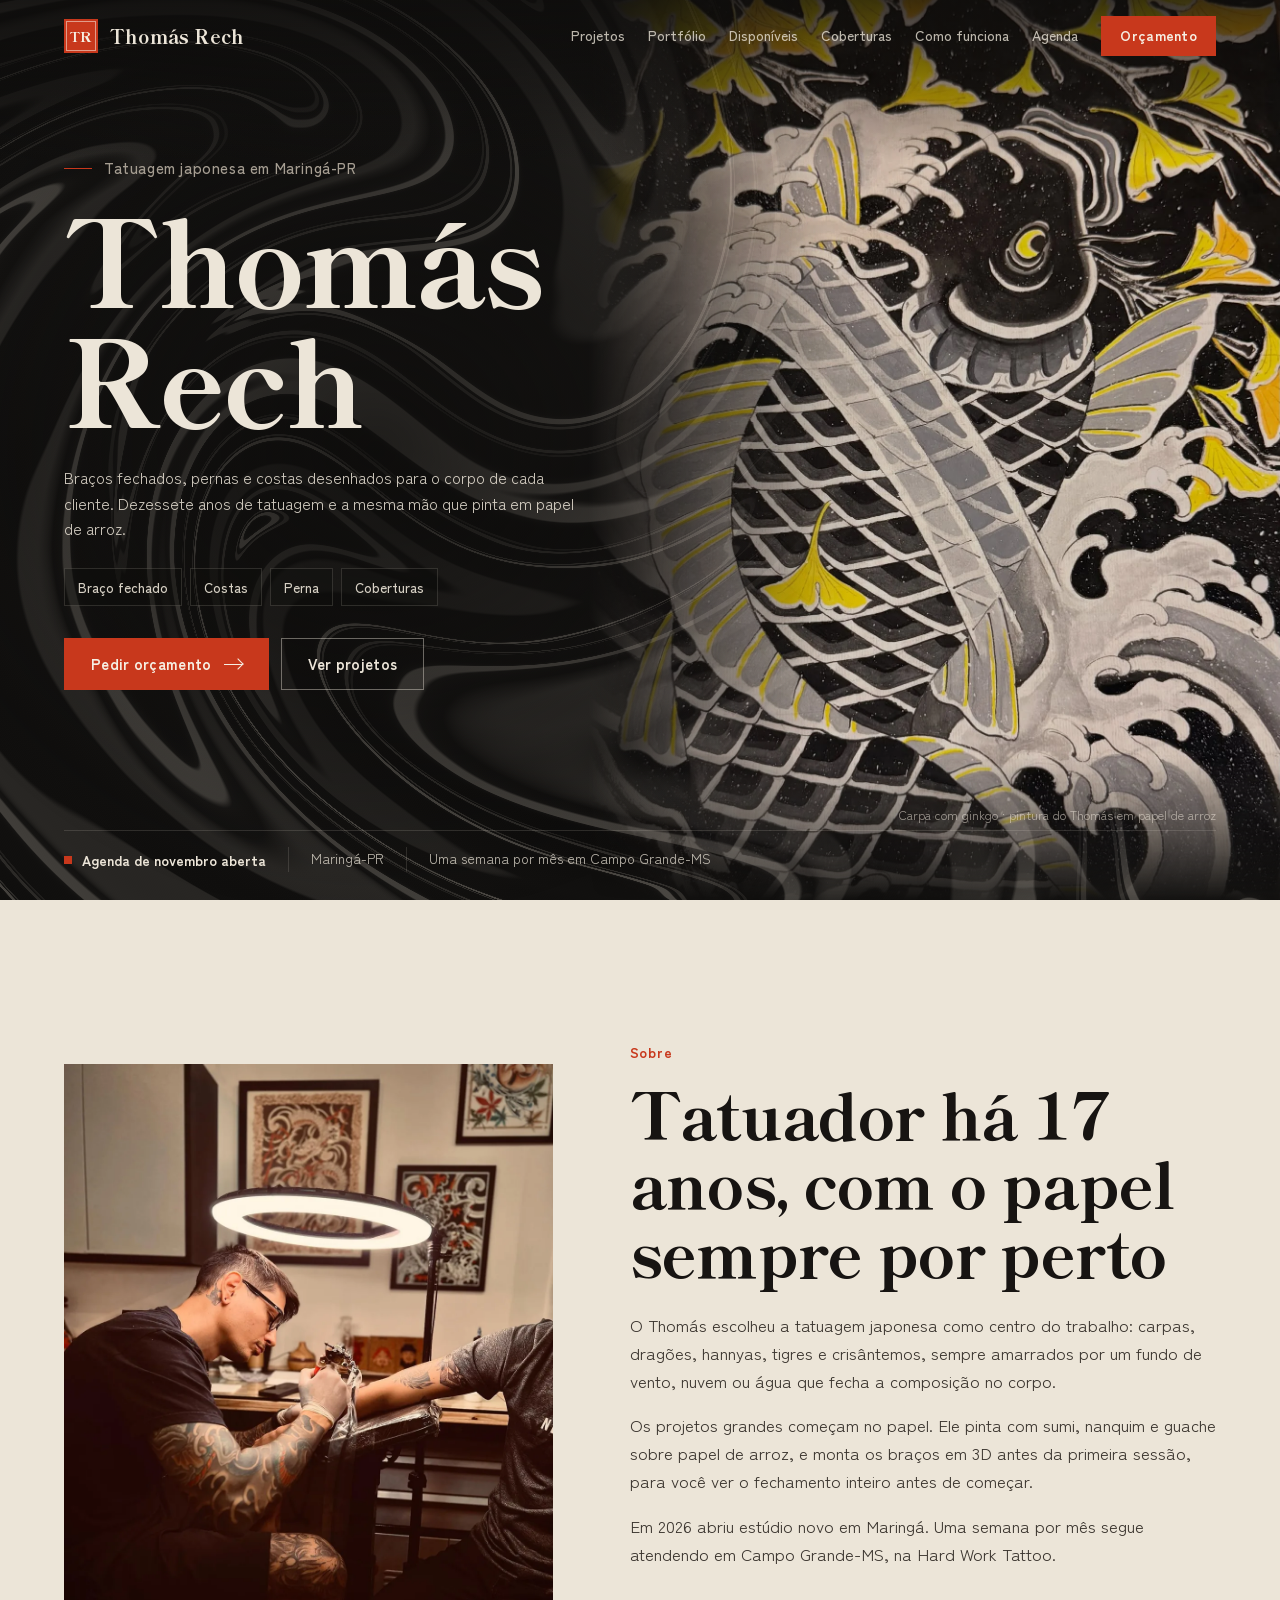
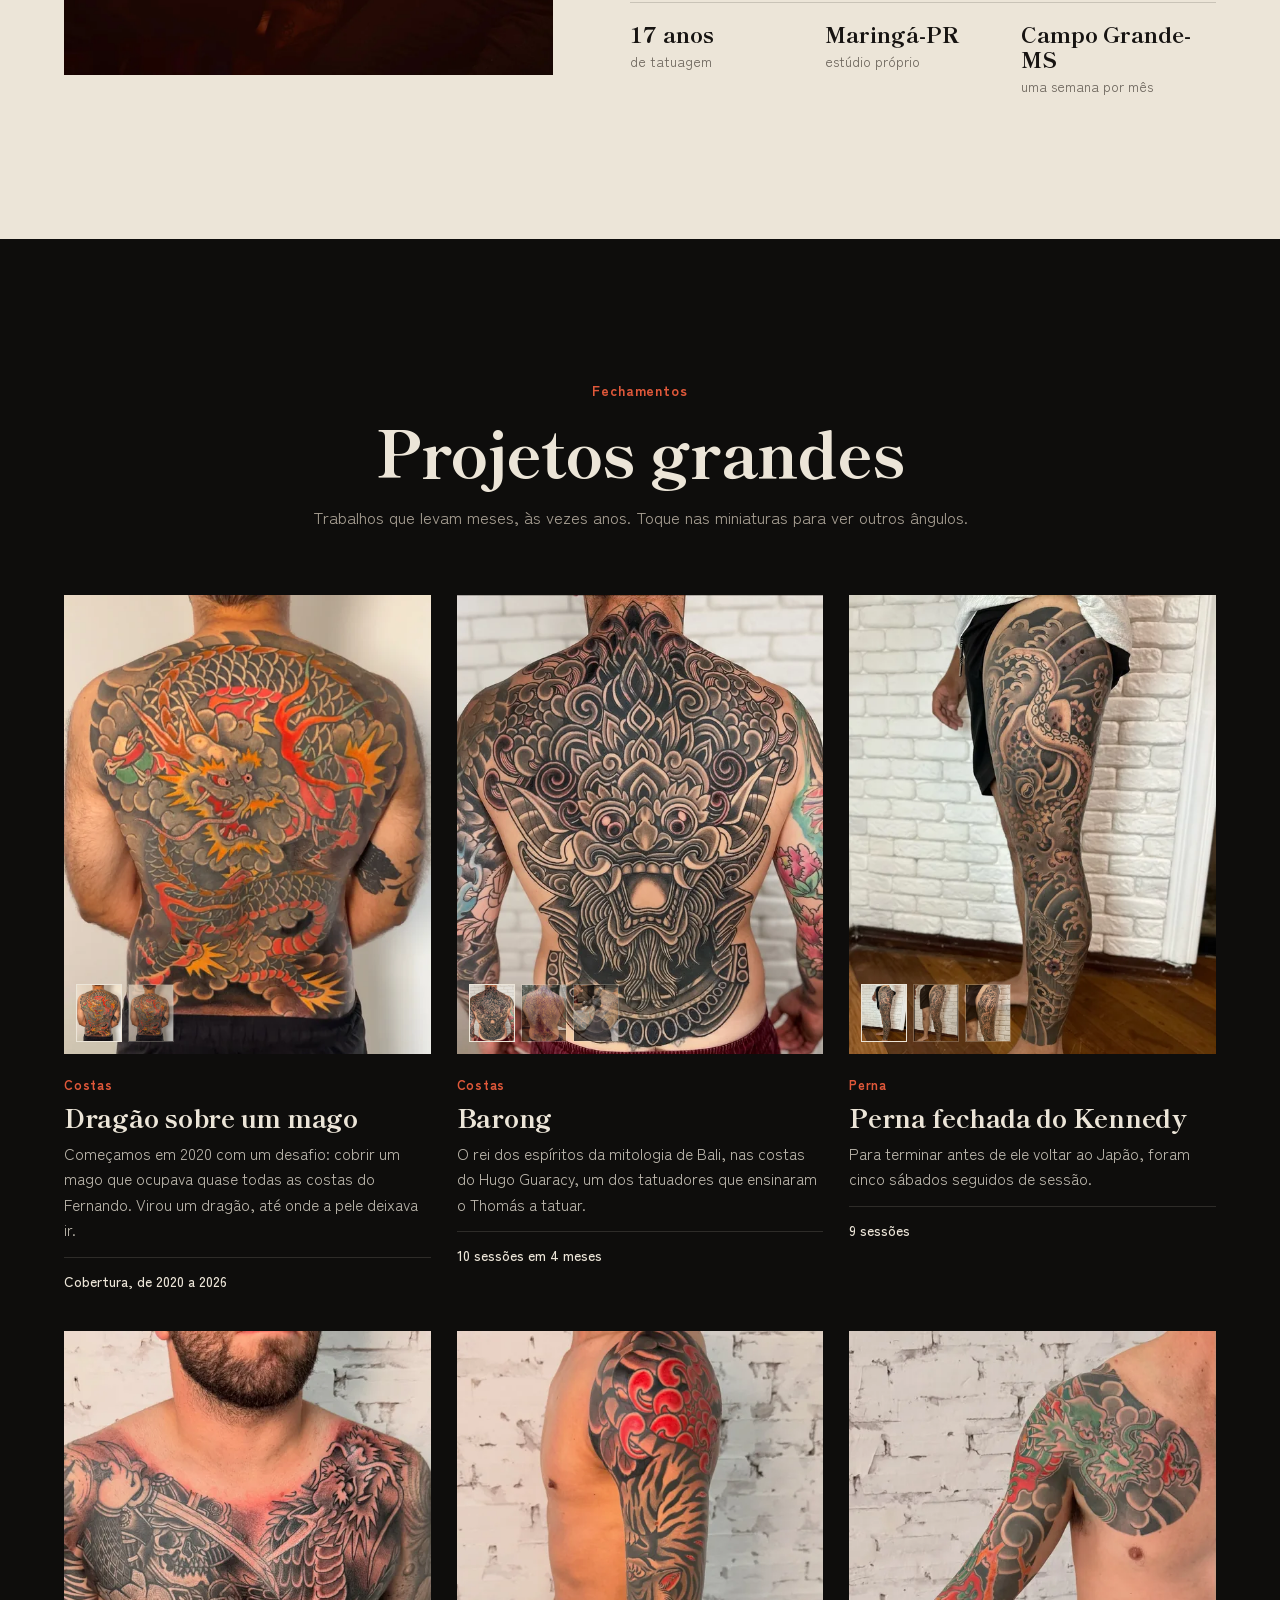
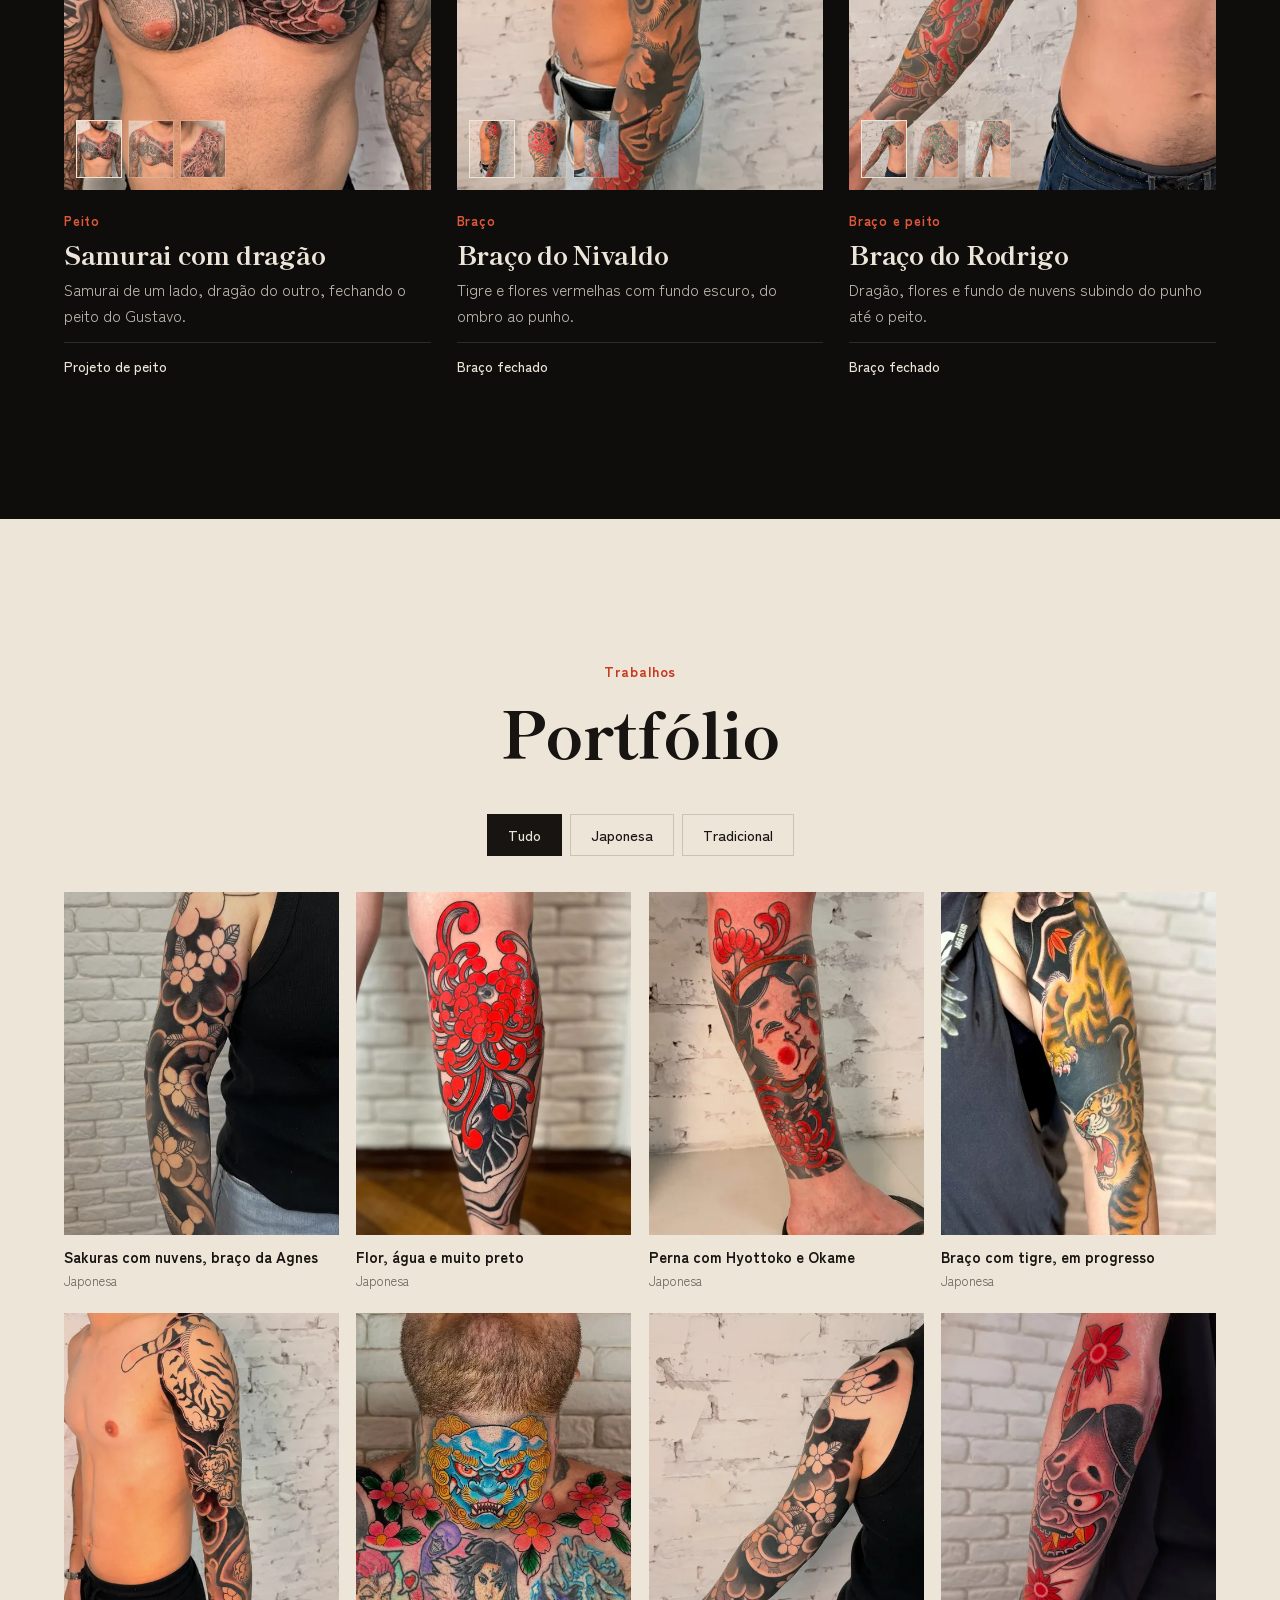
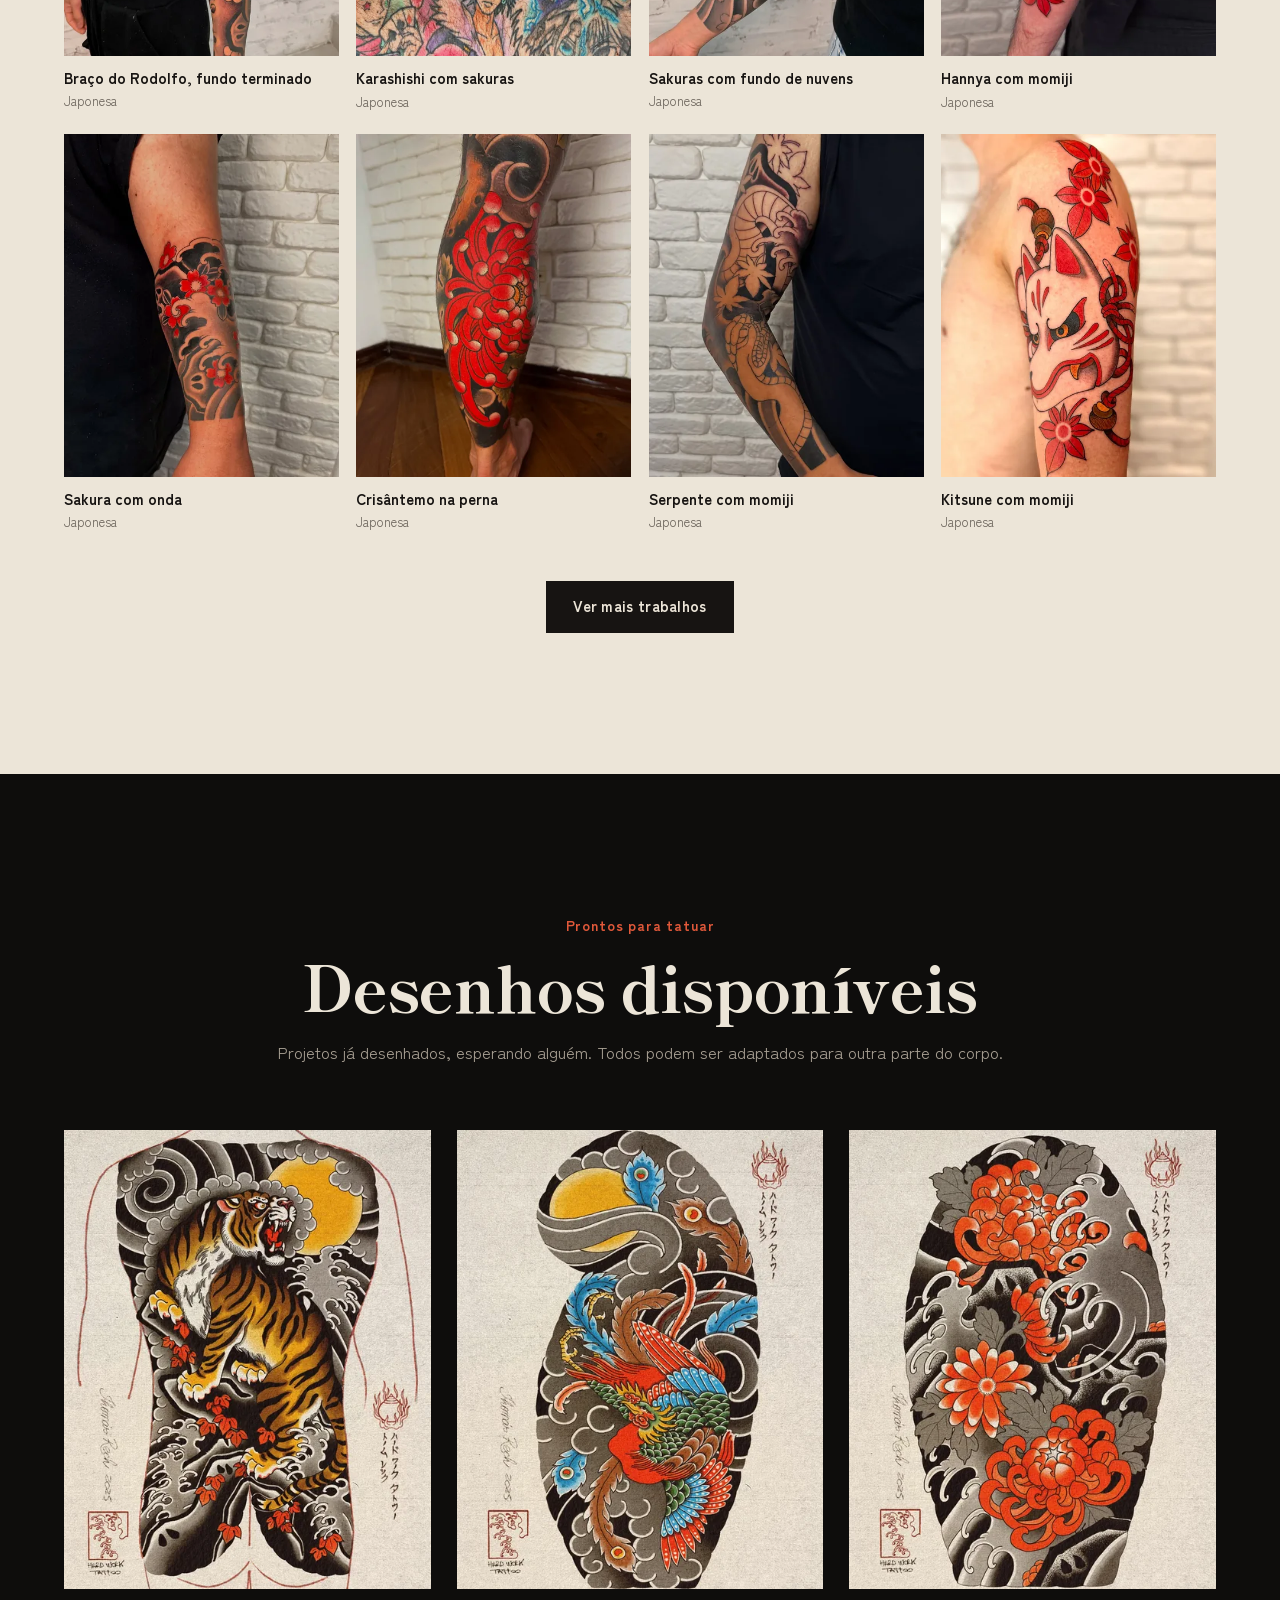
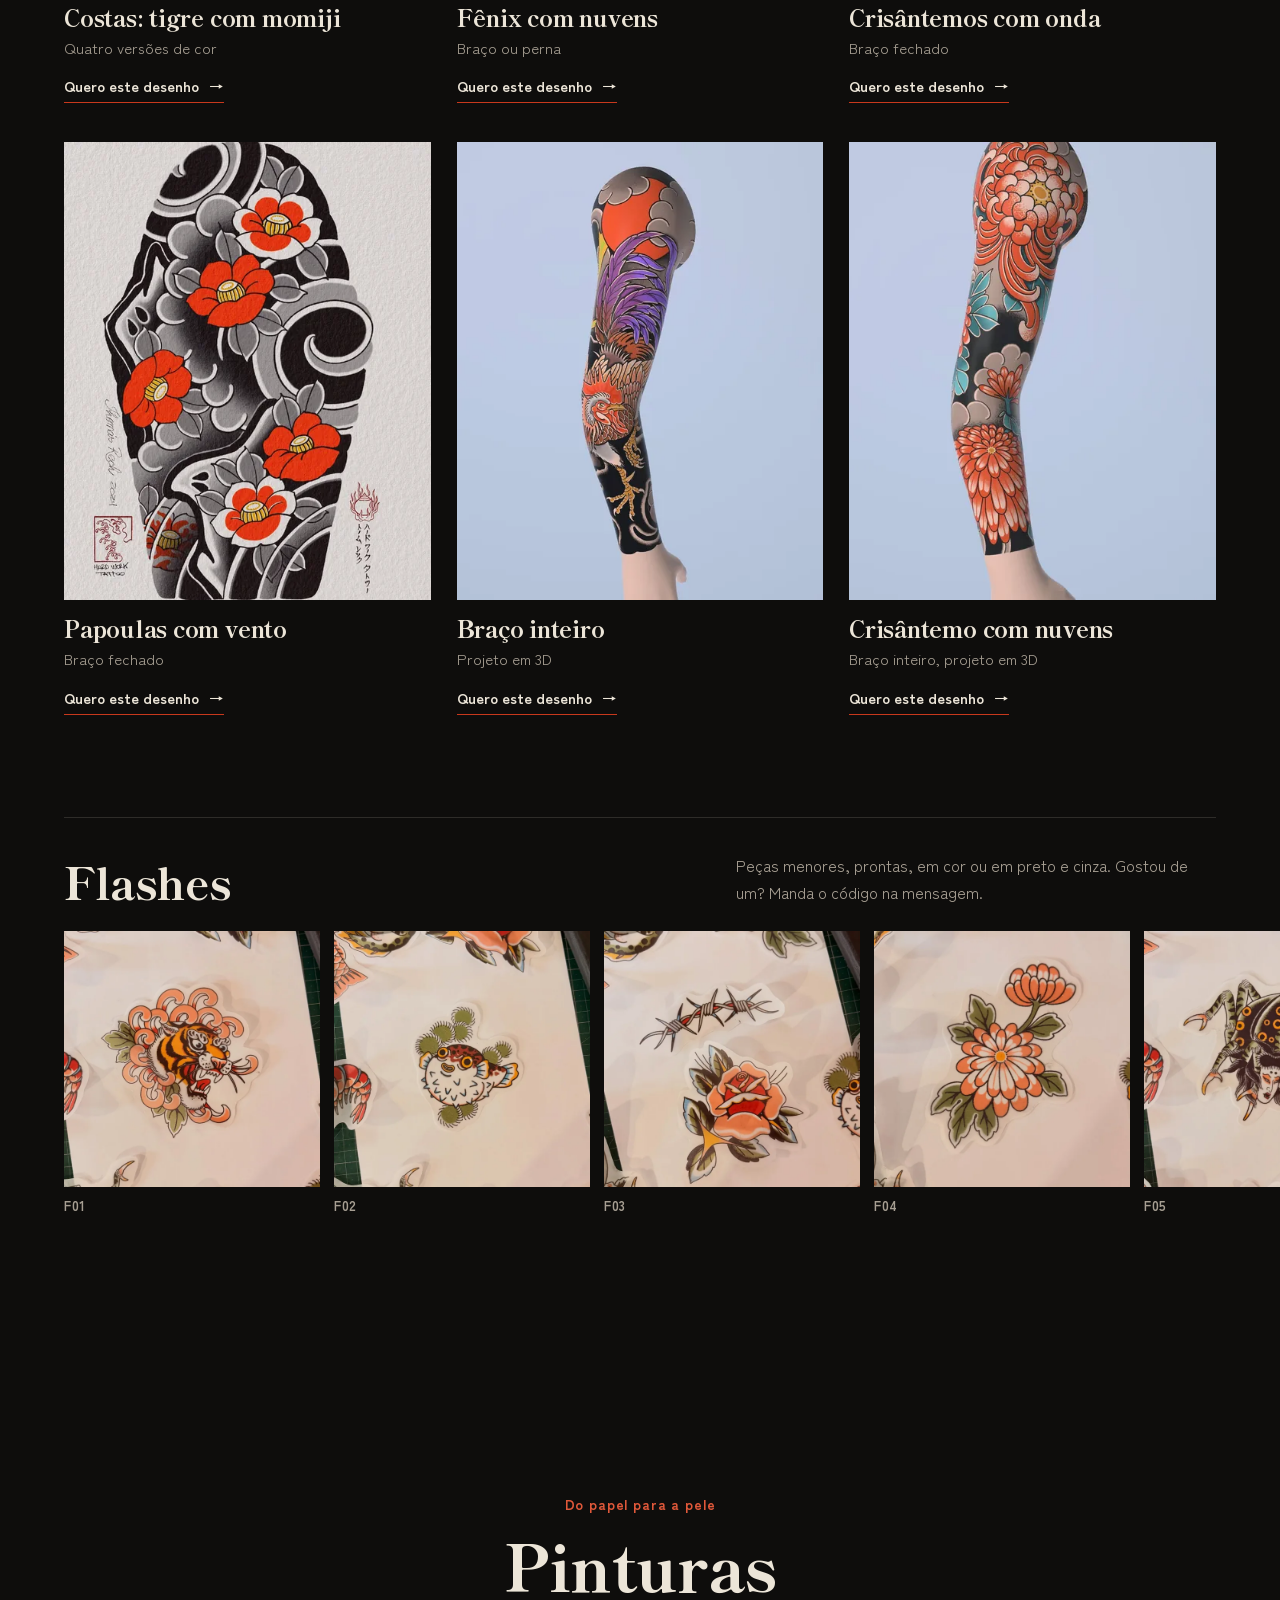
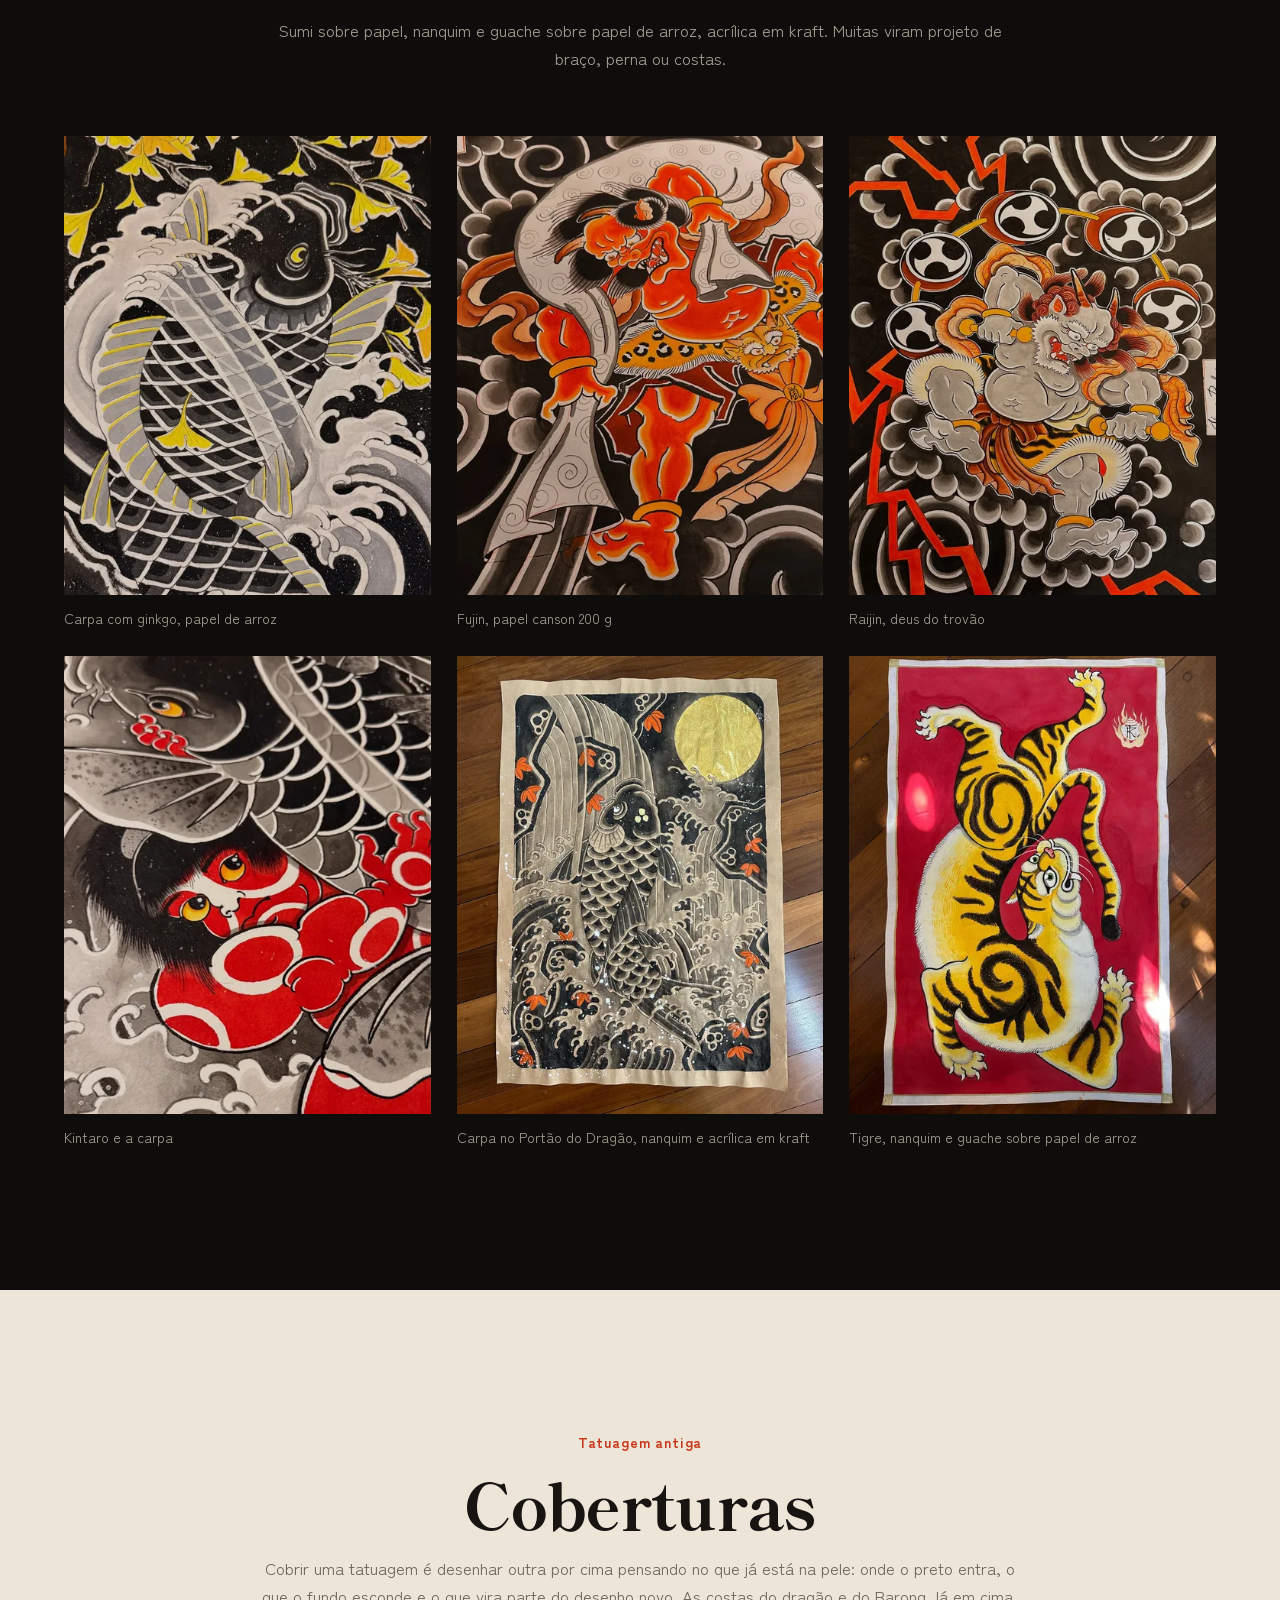
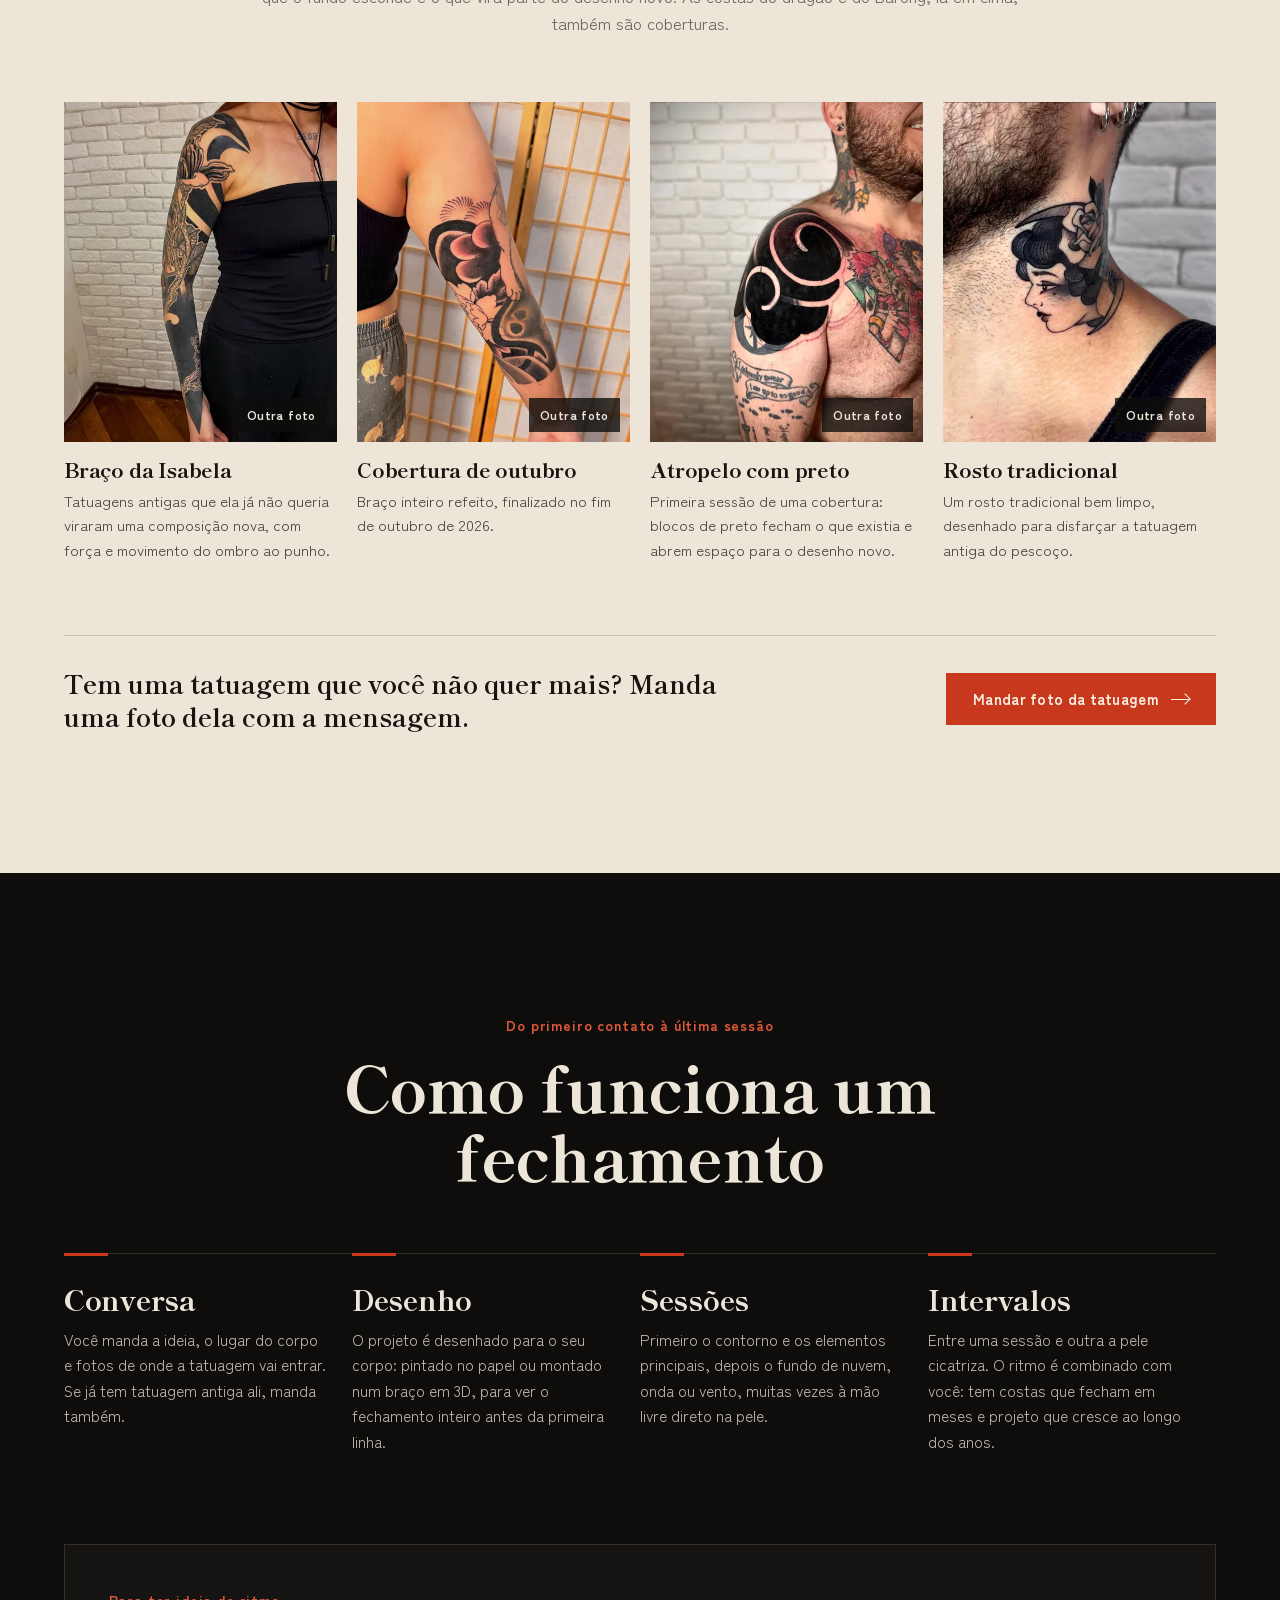
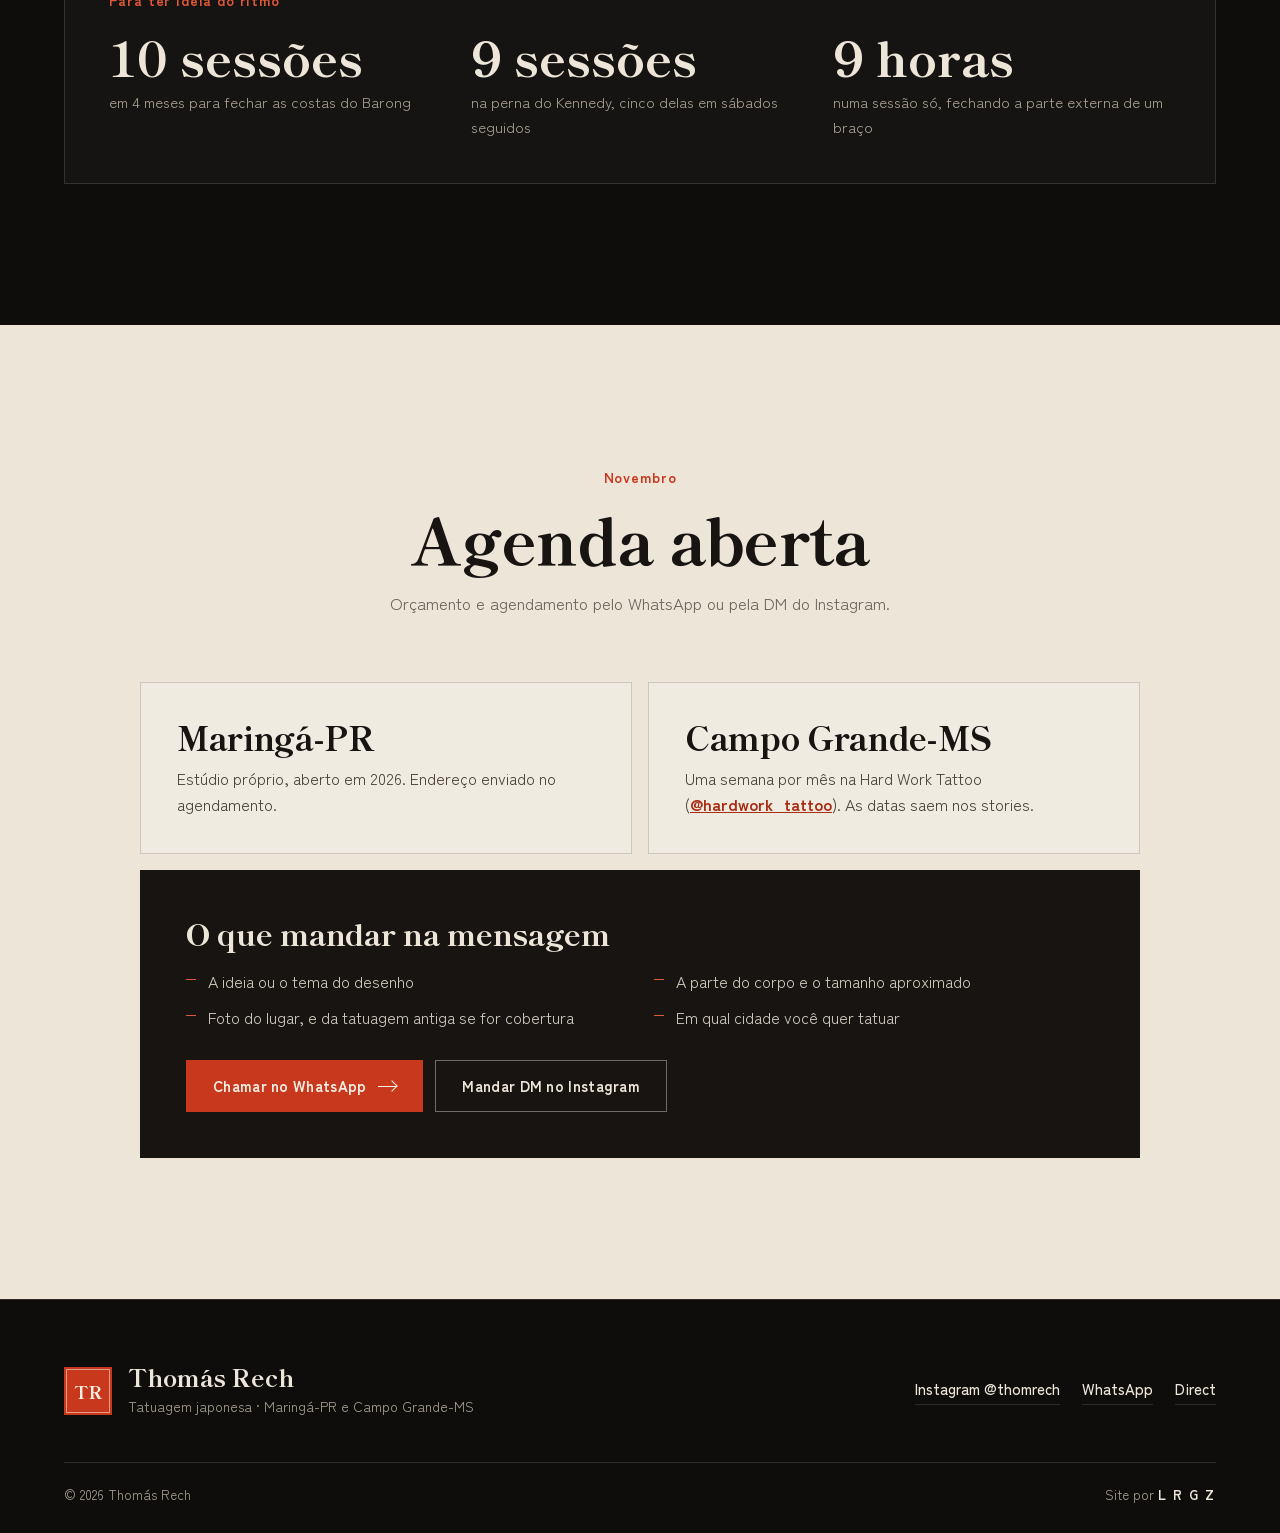
==== index.html @ b27a2c29 "Prévia do site do Thomás Rech: tatuagem japonesa com suminagashi no hero Co-Authored-By: Claude Opus" ====
<!doctype html>
<html lang="pt-BR">
<head>
<meta charset="utf-8">
<meta name="viewport" content="width=device-width, initial-scale=1, viewport-fit=cover">
<title>Thomás Rech · Tatuagem japonesa em Maringá-PR</title>
<meta name="description" content="Thomás Rech, tatuador há 17 anos: braços fechados, pernas, costas e coberturas em tatuagem japonesa. Agenda aberta em Maringá-PR e uma semana por mês em Campo Grande-MS.">
<meta name="robots" content="noindex, nofollow">
<meta name="theme-color" content="#0e0d0c">
<meta property="og:type" content="website">
<meta property="og:title" content="Thomás Rech · Tatuagem japonesa">
<meta property="og:description" content="Braços fechados, pernas, costas e coberturas. Agenda aberta em Maringá-PR.">
<meta property="og:image" content="https://azeugral.github.io/thomas-rech/og.jpg?v=1">
<link rel="icon" href="favicon.svg" type="image/svg+xml">
<link rel="apple-touch-icon" href="apple-touch-icon.png">
<link rel="preconnect" href="https://fonts.googleapis.com">
<link rel="preconnect" href="https://fonts.gstatic.com" crossorigin>
<link href="https://fonts.googleapis.com/css2?family=Shippori+Mincho+B1:wght@500;700;800&family=Zen+Kaku+Gothic+New:wght@400;500;700&display=swap" rel="stylesheet">
<link rel="preload" as="image" href="assets/img/hero-carpa.webp" media="(min-width: 701px)">
<link rel="preload" as="image" href="assets/img/hero-carpa-p.webp" media="(max-width: 700px)">
<link rel="stylesheet" href="assets/css/site.css?v=1">
</head>
<body>

<header class="topo" id="topo">
  <a class="marca" href="#inicio" aria-label="Thomás Rech, início"><span class="selo" aria-hidden="true">TR</span><span class="marca-nome">Thomás Rech</span></a>
  <nav class="nav" id="nav" aria-label="Seções">
    <a href="#projetos">Projetos</a>
    <a href="#portfolio">Portfólio</a>
    <a href="#disponiveis">Disponíveis</a>
    <a href="#coberturas">Coberturas</a>
    <a href="#como">Como funciona</a>
    <a href="#agenda">Agenda</a>
    <a class="btn btn-sm nav-cta" href="https://w.app/thomrech" target="_blank" rel="noopener">Orçamento</a>
  </nav>
  <button class="menu-btn" id="menu-btn" aria-label="Abrir menu" aria-expanded="false" aria-controls="nav"><span></span><span></span></button>
</header>

<main>
<section class="hero" id="inicio">
  <div class="hero-sumi" aria-hidden="true">
    <img class="hero-poster" src="assets/img/sumi-largo.webp" alt="" width="1280" height="720" data-retrato="assets/img/sumi-retrato.webp">
    <canvas id="sumi"></canvas>
  </div>
  <figure class="hero-arte">
    <img src="assets/img/hero-carpa.webp" srcset="assets/img/hero-carpa-p.webp 900w, assets/img/hero-carpa.webp 1440w" sizes="(max-width: 1024px) 100vw, 56vw" alt="Carpa com ginkgo, pintura do Thomás em papel de arroz" width="1440" height="1920" fetchpriority="high">
  </figure>
  <div class="hero-txt">
    <p class="hero-chapeu entrada" style="--d:.15s">Tatuagem japonesa em Maringá-PR</p>
    <h1 class="hero-tit"><span class="linha"><span style="--d:.3s">Thomás</span></span><span class="linha"><span style="--d:.42s">Rech</span></span></h1>
    <p class="hero-sub entrada" style="--d:.7s">Braços fechados, pernas e costas desenhados para o corpo de cada cliente. Dezessete anos de tatuagem e a mesma mão que pinta em papel de arroz.</p>
    <ul class="hero-tags entrada" style="--d:.82s" aria-label="Especialidades"><li>Braço fechado</li><li>Costas</li><li>Perna</li><li>Coberturas</li></ul>
    <div class="hero-btns entrada" style="--d:.94s">
      <a class="btn" href="https://w.app/thomrech" target="_blank" rel="noopener">Pedir orçamento <i aria-hidden="true"></i></a>
      <a class="btn btn-linha" href="#projetos">Ver projetos</a>
    </div>
  </div>
  <div class="hero-info entrada" style="--d:1.1s">
    <p><b>Agenda de novembro aberta</b></p>
    <p>Maringá-PR</p>
    <p>Uma semana por mês em Campo Grande-MS</p>
  </div>
  <p class="hero-leg entrada" style="--d:1.25s">Carpa com ginkgo · pintura do Thomás em papel de arroz</p>
</section>

<section class="sobre secao papel" id="sobre">
  <div class="sobre-grade">
    <figure class="sobre-foto entra"><img src="assets/img/sobre.webp" alt="Thomás Rech tatuando no estúdio, com pinturas japonesas na parede" width="1080" height="1350" loading="lazy" decoding="async"></figure>
    <div class="sobre-txt entra">
      <p class="chapeu">Sobre</p>
      <h2>Tatuador há 17 anos, com o papel sempre por perto</h2>
      <p>O Thomás escolheu a tatuagem japonesa como centro do trabalho: carpas, dragões, hannyas, tigres e crisântemos, sempre amarrados por um fundo de vento, nuvem ou água que fecha a composição no corpo.</p>
      <p>Os projetos grandes começam no papel. Ele pinta com sumi, nanquim e guache sobre papel de arroz, e monta os braços em 3D antes da primeira sessão, para você ver o fechamento inteiro antes de começar.</p>
      <p>Em 2026 abriu estúdio novo em Maringá. Uma semana por mês segue atendendo em Campo Grande-MS, na Hard Work Tattoo.</p>
      <dl class="fatos">
        <div><dt>17 anos</dt><dd>de tatuagem</dd></div>
        <div><dt>Maringá-PR</dt><dd>estúdio próprio</dd></div>
        <div><dt>Campo Grande-MS</dt><dd>uma semana por mês</dd></div>
      </dl>
    </div>
  </div>
</section>

<section class="projetos secao sumi" id="projetos">
  <div class="cab entra">
    <p class="chapeu">Fechamentos</p>
    <h2>Projetos grandes</h2>
    <p class="lead">Trabalhos que levam meses, às vezes anos. Toque nas miniaturas para ver outros ângulos.</p>
  </div>
  <div class="proj-grade">
      <article class="proj entra">
        <div class="proj-quadro"><img src="assets/img/projetos/dragao-1-p.webp" srcset="assets/img/projetos/dragao-1-p.webp 540w, assets/img/projetos/dragao-1.webp 1080w" sizes="(max-width: 700px) 100vw, (max-width: 1100px) 50vw, 33vw" alt="Dragão sobre um mago: Começamos em 2020 com um desafio: cobrir um mago que ocupava quase todas as costas do Fernando. Virou um dragão, até onde a pele deixava ir." width="540" height="675" loading="lazy" decoding="async" draggable="false" class="proj-foto"><div class="proj-minis"><button class="proj-mini ativo" data-g="assets/img/projetos/dragao-1.webp" data-p="assets/img/projetos/dragao-1-p.webp" aria-label="Foto 1 de 2"><img src="assets/img/projetos/dragao-1-p.webp" alt="" width="540" height="675" loading="lazy" decoding="async" draggable="false"></button><button class="proj-mini" data-g="assets/img/projetos/dragao-2.webp" data-p="assets/img/projetos/dragao-2-p.webp" aria-label="Foto 2 de 2"><img src="assets/img/projetos/dragao-2-p.webp" alt="" width="540" height="675" loading="lazy" decoding="async" draggable="false"></button></div></div>
        <p class="proj-tag">Costas</p><h3>Dragão sobre um mago</h3><p>Começamos em 2020 com um desafio: cobrir um mago que ocupava quase todas as costas do Fernando. Virou um dragão, até onde a pele deixava ir.</p><p class="proj-meta">Cobertura, de 2020 a 2026</p>
      </article>
      <article class="proj entra">
        <div class="proj-quadro"><img src="assets/img/projetos/barong-1-p.webp" srcset="assets/img/projetos/barong-1-p.webp 540w, assets/img/projetos/barong-1.webp 1080w" sizes="(max-width: 700px) 100vw, (max-width: 1100px) 50vw, 33vw" alt="Barong: O rei dos espíritos da mitologia de Bali, nas costas do Hugo Guaracy, um dos tatuadores que ensinaram o Thomás a tatuar." width="540" height="675" loading="lazy" decoding="async" draggable="false" class="proj-foto"><div class="proj-minis"><button class="proj-mini ativo" data-g="assets/img/projetos/barong-1.webp" data-p="assets/img/projetos/barong-1-p.webp" aria-label="Foto 1 de 3"><img src="assets/img/projetos/barong-1-p.webp" alt="" width="540" height="675" loading="lazy" decoding="async" draggable="false"></button><button class="proj-mini" data-g="assets/img/projetos/barong-2.webp" data-p="assets/img/projetos/barong-2-p.webp" aria-label="Foto 2 de 3"><img src="assets/img/projetos/barong-2-p.webp" alt="" width="540" height="675" loading="lazy" decoding="async" draggable="false"></button><button class="proj-mini" data-g="assets/img/projetos/barong-3.webp" data-p="assets/img/projetos/barong-3-p.webp" aria-label="Foto 3 de 3"><img src="assets/img/projetos/barong-3-p.webp" alt="" width="540" height="675" loading="lazy" decoding="async" draggable="false"></button></div></div>
        <p class="proj-tag">Costas</p><h3>Barong</h3><p>O rei dos espíritos da mitologia de Bali, nas costas do Hugo Guaracy, um dos tatuadores que ensinaram o Thomás a tatuar.</p><p class="proj-meta">10 sessões em 4 meses</p>
      </article>
      <article class="proj entra">
        <div class="proj-quadro"><img src="assets/img/projetos/perna-1-p.webp" srcset="assets/img/projetos/perna-1-p.webp 540w, assets/img/projetos/perna-1.webp 1080w" sizes="(max-width: 700px) 100vw, (max-width: 1100px) 50vw, 33vw" alt="Perna fechada do Kennedy: Para terminar antes de ele voltar ao Japão, foram cinco sábados seguidos de sessão." width="540" height="675" loading="lazy" decoding="async" draggable="false" class="proj-foto"><div class="proj-minis"><button class="proj-mini ativo" data-g="assets/img/projetos/perna-1.webp" data-p="assets/img/projetos/perna-1-p.webp" aria-label="Foto 1 de 3"><img src="assets/img/projetos/perna-1-p.webp" alt="" width="540" height="675" loading="lazy" decoding="async" draggable="false"></button><button class="proj-mini" data-g="assets/img/projetos/perna-2.webp" data-p="assets/img/projetos/perna-2-p.webp" aria-label="Foto 2 de 3"><img src="assets/img/projetos/perna-2-p.webp" alt="" width="540" height="675" loading="lazy" decoding="async" draggable="false"></button><button class="proj-mini" data-g="assets/img/projetos/perna-3.webp" data-p="assets/img/projetos/perna-3-p.webp" aria-label="Foto 3 de 3"><img src="assets/img/projetos/perna-3-p.webp" alt="" width="540" height="675" loading="lazy" decoding="async" draggable="false"></button></div></div>
        <p class="proj-tag">Perna</p><h3>Perna fechada do Kennedy</h3><p>Para terminar antes de ele voltar ao Japão, foram cinco sábados seguidos de sessão.</p><p class="proj-meta">9 sessões</p>
      </article>
      <article class="proj entra">
        <div class="proj-quadro"><img src="assets/img/projetos/peito-1-p.webp" srcset="assets/img/projetos/peito-1-p.webp 540w, assets/img/projetos/peito-1.webp 1080w" sizes="(max-width: 700px) 100vw, (max-width: 1100px) 50vw, 33vw" alt="Samurai com dragão: Samurai de um lado, dragão do outro, fechando o peito do Gustavo." width="540" height="675" loading="lazy" decoding="async" draggable="false" class="proj-foto"><div class="proj-minis"><button class="proj-mini ativo" data-g="assets/img/projetos/peito-1.webp" data-p="assets/img/projetos/peito-1-p.webp" aria-label="Foto 1 de 3"><img src="assets/img/projetos/peito-1-p.webp" alt="" width="540" height="675" loading="lazy" decoding="async" draggable="false"></button><button class="proj-mini" data-g="assets/img/projetos/peito-2.webp" data-p="assets/img/projetos/peito-2-p.webp" aria-label="Foto 2 de 3"><img src="assets/img/projetos/peito-2-p.webp" alt="" width="540" height="675" loading="lazy" decoding="async" draggable="false"></button><button class="proj-mini" data-g="assets/img/projetos/peito-3.webp" data-p="assets/img/projetos/peito-3-p.webp" aria-label="Foto 3 de 3"><img src="assets/img/projetos/peito-3-p.webp" alt="" width="540" height="675" loading="lazy" decoding="async" draggable="false"></button></div></div>
        <p class="proj-tag">Peito</p><h3>Samurai com dragão</h3><p>Samurai de um lado, dragão do outro, fechando o peito do Gustavo.</p><p class="proj-meta">Projeto de peito</p>
      </article>
      <article class="proj entra">
        <div class="proj-quadro"><img src="assets/img/projetos/nivaldo-1-p.webp" srcset="assets/img/projetos/nivaldo-1-p.webp 540w, assets/img/projetos/nivaldo-1.webp 1080w" sizes="(max-width: 700px) 100vw, (max-width: 1100px) 50vw, 33vw" alt="Braço do Nivaldo: Tigre e flores vermelhas com fundo escuro, do ombro ao punho." width="540" height="675" loading="lazy" decoding="async" draggable="false" class="proj-foto"><div class="proj-minis"><button class="proj-mini ativo" data-g="assets/img/projetos/nivaldo-1.webp" data-p="assets/img/projetos/nivaldo-1-p.webp" aria-label="Foto 1 de 3"><img src="assets/img/projetos/nivaldo-1-p.webp" alt="" width="540" height="675" loading="lazy" decoding="async" draggable="false"></button><button class="proj-mini" data-g="assets/img/projetos/nivaldo-2.webp" data-p="assets/img/projetos/nivaldo-2-p.webp" aria-label="Foto 2 de 3"><img src="assets/img/projetos/nivaldo-2-p.webp" alt="" width="540" height="675" loading="lazy" decoding="async" draggable="false"></button><button class="proj-mini" data-g="assets/img/projetos/nivaldo-3.webp" data-p="assets/img/projetos/nivaldo-3-p.webp" aria-label="Foto 3 de 3"><img src="assets/img/projetos/nivaldo-3-p.webp" alt="" width="540" height="675" loading="lazy" decoding="async" draggable="false"></button></div></div>
        <p class="proj-tag">Braço</p><h3>Braço do Nivaldo</h3><p>Tigre e flores vermelhas com fundo escuro, do ombro ao punho.</p><p class="proj-meta">Braço fechado</p>
      </article>
      <article class="proj entra">
        <div class="proj-quadro"><img src="assets/img/projetos/rodrigo-1-p.webp" srcset="assets/img/projetos/rodrigo-1-p.webp 540w, assets/img/projetos/rodrigo-1.webp 1080w" sizes="(max-width: 700px) 100vw, (max-width: 1100px) 50vw, 33vw" alt="Braço do Rodrigo: Dragão, flores e fundo de nuvens subindo do punho até o peito." width="540" height="675" loading="lazy" decoding="async" draggable="false" class="proj-foto"><div class="proj-minis"><button class="proj-mini ativo" data-g="assets/img/projetos/rodrigo-1.webp" data-p="assets/img/projetos/rodrigo-1-p.webp" aria-label="Foto 1 de 3"><img src="assets/img/projetos/rodrigo-1-p.webp" alt="" width="540" height="675" loading="lazy" decoding="async" draggable="false"></button><button class="proj-mini" data-g="assets/img/projetos/rodrigo-2.webp" data-p="assets/img/projetos/rodrigo-2-p.webp" aria-label="Foto 2 de 3"><img src="assets/img/projetos/rodrigo-2-p.webp" alt="" width="540" height="675" loading="lazy" decoding="async" draggable="false"></button><button class="proj-mini" data-g="assets/img/projetos/rodrigo-3.webp" data-p="assets/img/projetos/rodrigo-3-p.webp" aria-label="Foto 3 de 3"><img src="assets/img/projetos/rodrigo-3-p.webp" alt="" width="540" height="675" loading="lazy" decoding="async" draggable="false"></button></div></div>
        <p class="proj-tag">Braço e peito</p><h3>Braço do Rodrigo</h3><p>Dragão, flores e fundo de nuvens subindo do punho até o peito.</p><p class="proj-meta">Braço fechado</p>
      </article>
  </div>
</section>

<section class="portfolio secao papel" id="portfolio">
  <div class="cab entra">
    <p class="chapeu">Trabalhos</p>
    <h2>Portfólio</h2>
  </div>
  <div class="filtros entra" role="group" aria-label="Filtrar portfólio">
    <button class="filtro ativo" data-f="tudo" aria-pressed="true">Tudo</button>
    <button class="filtro" data-f="japonesa" aria-pressed="false">Japonesa</button>
    <button class="filtro" data-f="tradicional" aria-pressed="false">Tradicional</button>
  </div>
  <ul class="obras" id="obras">
      <li class="obra" data-cat="japonesa"><button class="obra-btn" data-g="assets/img/obras/01.webp" aria-label="Ampliar: Sakuras com nuvens, braço da Agnes">
        <img src="assets/img/obras/01-p.webp" srcset="assets/img/obras/01-p.webp 480w, assets/img/obras/01.webp 960w" sizes="(max-width: 700px) 50vw, (max-width: 1100px) 33vw, 25vw" alt="Sakuras com nuvens, braço da Agnes" width="480" height="600" loading="lazy" decoding="async" draggable="false">
        <span class="obra-leg"><b>Sakuras com nuvens, braço da Agnes</b><small>Japonesa</small></span></button></li>
      <li class="obra" data-cat="japonesa"><button class="obra-btn" data-g="assets/img/obras/02.webp" aria-label="Ampliar: Flor, água e muito preto">
        <img src="assets/img/obras/02-p.webp" srcset="assets/img/obras/02-p.webp 480w, assets/img/obras/02.webp 960w" sizes="(max-width: 700px) 50vw, (max-width: 1100px) 33vw, 25vw" alt="Flor, água e muito preto" width="480" height="600" loading="lazy" decoding="async" draggable="false">
        <span class="obra-leg"><b>Flor, água e muito preto</b><small>Japonesa</small></span></button></li>
      <li class="obra" data-cat="japonesa"><button class="obra-btn" data-g="assets/img/obras/03.webp" aria-label="Ampliar: Perna com Hyottoko e Okame">
        <img src="assets/img/obras/03-p.webp" srcset="assets/img/obras/03-p.webp 480w, assets/img/obras/03.webp 960w" sizes="(max-width: 700px) 50vw, (max-width: 1100px) 33vw, 25vw" alt="Perna com Hyottoko e Okame" width="480" height="600" loading="lazy" decoding="async" draggable="false">
        <span class="obra-leg"><b>Perna com Hyottoko e Okame</b><small>Japonesa</small></span></button></li>
      <li class="obra" data-cat="japonesa"><button class="obra-btn" data-g="assets/img/obras/04.webp" aria-label="Ampliar: Braço com tigre, em progresso">
        <img src="assets/img/obras/04-p.webp" srcset="assets/img/obras/04-p.webp 480w, assets/img/obras/04.webp 960w" sizes="(max-width: 700px) 50vw, (max-width: 1100px) 33vw, 25vw" alt="Braço com tigre, em progresso" width="480" height="600" loading="lazy" decoding="async" draggable="false">
        <span class="obra-leg"><b>Braço com tigre, em progresso</b><small>Japonesa</small></span></button></li>
      <li class="obra" data-cat="japonesa"><button class="obra-btn" data-g="assets/img/obras/05.webp" aria-label="Ampliar: Braço do Rodolfo, fundo terminado">
        <img src="assets/img/obras/05-p.webp" srcset="assets/img/obras/05-p.webp 480w, assets/img/obras/05.webp 960w" sizes="(max-width: 700px) 50vw, (max-width: 1100px) 33vw, 25vw" alt="Braço do Rodolfo, fundo terminado" width="480" height="600" loading="lazy" decoding="async" draggable="false">
        <span class="obra-leg"><b>Braço do Rodolfo, fundo terminado</b><small>Japonesa</small></span></button></li>
      <li class="obra" data-cat="japonesa"><button class="obra-btn" data-g="assets/img/obras/06.webp" aria-label="Ampliar: Karashishi com sakuras">
        <img src="assets/img/obras/06-p.webp" srcset="assets/img/obras/06-p.webp 480w, assets/img/obras/06.webp 960w" sizes="(max-width: 700px) 50vw, (max-width: 1100px) 33vw, 25vw" alt="Karashishi com sakuras" width="480" height="600" loading="lazy" decoding="async" draggable="false">
        <span class="obra-leg"><b>Karashishi com sakuras</b><small>Japonesa</small></span></button></li>
      <li class="obra" data-cat="japonesa"><button class="obra-btn" data-g="assets/img/obras/07.webp" aria-label="Ampliar: Sakuras com fundo de nuvens">
        <img src="assets/img/obras/07-p.webp" srcset="assets/img/obras/07-p.webp 480w, assets/img/obras/07.webp 960w" sizes="(max-width: 700px) 50vw, (max-width: 1100px) 33vw, 25vw" alt="Sakuras com fundo de nuvens" width="480" height="600" loading="lazy" decoding="async" draggable="false">
        <span class="obra-leg"><b>Sakuras com fundo de nuvens</b><small>Japonesa</small></span></button></li>
      <li class="obra" data-cat="japonesa"><button class="obra-btn" data-g="assets/img/obras/08.webp" aria-label="Ampliar: Hannya com momiji">
        <img src="assets/img/obras/08-p.webp" srcset="assets/img/obras/08-p.webp 480w, assets/img/obras/08.webp 960w" sizes="(max-width: 700px) 50vw, (max-width: 1100px) 33vw, 25vw" alt="Hannya com momiji" width="480" height="600" loading="lazy" decoding="async" draggable="false">
        <span class="obra-leg"><b>Hannya com momiji</b><small>Japonesa</small></span></button></li>
      <li class="obra" data-cat="japonesa"><button class="obra-btn" data-g="assets/img/obras/09.webp" aria-label="Ampliar: Sakura com onda">
        <img src="assets/img/obras/09-p.webp" srcset="assets/img/obras/09-p.webp 480w, assets/img/obras/09.webp 960w" sizes="(max-width: 700px) 50vw, (max-width: 1100px) 33vw, 25vw" alt="Sakura com onda" width="480" height="600" loading="lazy" decoding="async" draggable="false">
        <span class="obra-leg"><b>Sakura com onda</b><small>Japonesa</small></span></button></li>
      <li class="obra" data-cat="japonesa"><button class="obra-btn" data-g="assets/img/obras/10.webp" aria-label="Ampliar: Crisântemo na perna">
        <img src="assets/img/obras/10-p.webp" srcset="assets/img/obras/10-p.webp 480w, assets/img/obras/10.webp 960w" sizes="(max-width: 700px) 50vw, (max-width: 1100px) 33vw, 25vw" alt="Crisântemo na perna" width="480" height="600" loading="lazy" decoding="async" draggable="false">
        <span class="obra-leg"><b>Crisântemo na perna</b><small>Japonesa</small></span></button></li>
      <li class="obra" data-cat="japonesa"><button class="obra-btn" data-g="assets/img/obras/11.webp" aria-label="Ampliar: Serpente com momiji">
        <img src="assets/img/obras/11-p.webp" srcset="assets/img/obras/11-p.webp 480w, assets/img/obras/11.webp 960w" sizes="(max-width: 700px) 50vw, (max-width: 1100px) 33vw, 25vw" alt="Serpente com momiji" width="480" height="600" loading="lazy" decoding="async" draggable="false">
        <span class="obra-leg"><b>Serpente com momiji</b><small>Japonesa</small></span></button></li>
      <li class="obra" data-cat="japonesa"><button class="obra-btn" data-g="assets/img/obras/12.webp" aria-label="Ampliar: Kitsune com momiji">
        <img src="assets/img/obras/12-p.webp" srcset="assets/img/obras/12-p.webp 480w, assets/img/obras/12.webp 960w" sizes="(max-width: 700px) 50vw, (max-width: 1100px) 33vw, 25vw" alt="Kitsune com momiji" width="480" height="600" loading="lazy" decoding="async" draggable="false">
        <span class="obra-leg"><b>Kitsune com momiji</b><small>Japonesa</small></span></button></li>
      <li class="obra" data-cat="japonesa"><button class="obra-btn" data-g="assets/img/obras/13.webp" aria-label="Ampliar: Perna com carpa, em andamento">
        <img src="assets/img/obras/13-p.webp" srcset="assets/img/obras/13-p.webp 480w, assets/img/obras/13.webp 960w" sizes="(max-width: 700px) 50vw, (max-width: 1100px) 33vw, 25vw" alt="Perna com carpa, em andamento" width="480" height="600" loading="lazy" decoding="async" draggable="false">
        <span class="obra-leg"><b>Perna com carpa, em andamento</b><small>Japonesa</small></span></button></li>
      <li class="obra" data-cat="japonesa"><button class="obra-btn" data-g="assets/img/obras/14.webp" aria-label="Ampliar: Kirin no antebraço">
        <img src="assets/img/obras/14-p.webp" srcset="assets/img/obras/14-p.webp 480w, assets/img/obras/14.webp 960w" sizes="(max-width: 700px) 50vw, (max-width: 1100px) 33vw, 25vw" alt="Kirin no antebraço" width="480" height="600" loading="lazy" decoding="async" draggable="false">
        <span class="obra-leg"><b>Kirin no antebraço</b><small>Japonesa</small></span></button></li>
      <li class="obra" data-cat="japonesa"><button class="obra-btn" data-g="assets/img/obras/15.webp" aria-label="Ampliar: Árvore japonesa">
        <img src="assets/img/obras/15-p.webp" srcset="assets/img/obras/15-p.webp 480w, assets/img/obras/15.webp 960w" sizes="(max-width: 700px) 50vw, (max-width: 1100px) 33vw, 25vw" alt="Árvore japonesa" width="480" height="600" loading="lazy" decoding="async" draggable="false">
        <span class="obra-leg"><b>Árvore japonesa</b><small>Japonesa</small></span></button></li>
      <li class="obra" data-cat="japonesa"><button class="obra-btn" data-g="assets/img/obras/16.webp" aria-label="Ampliar: Gueixa com sakura">
        <img src="assets/img/obras/16-p.webp" srcset="assets/img/obras/16-p.webp 480w, assets/img/obras/16.webp 960w" sizes="(max-width: 700px) 50vw, (max-width: 1100px) 33vw, 25vw" alt="Gueixa com sakura" width="480" height="600" loading="lazy" decoding="async" draggable="false">
        <span class="obra-leg"><b>Gueixa com sakura</b><small>Japonesa</small></span></button></li>
      <li class="obra" data-cat="tradicional"><button class="obra-btn" data-g="assets/img/obras/17.webp" aria-label="Ampliar: Onça pintada na mão">
        <img src="assets/img/obras/17-p.webp" srcset="assets/img/obras/17-p.webp 480w, assets/img/obras/17.webp 960w" sizes="(max-width: 700px) 50vw, (max-width: 1100px) 33vw, 25vw" alt="Onça pintada na mão" width="480" height="600" loading="lazy" decoding="async" draggable="false">
        <span class="obra-leg"><b>Onça pintada na mão</b><small>Tradicional</small></span></button></li>
      <li class="obra" data-cat="tradicional"><button class="obra-btn" data-g="assets/img/obras/18.webp" aria-label="Ampliar: Leque tradicional">
        <img src="assets/img/obras/18-p.webp" srcset="assets/img/obras/18-p.webp 480w, assets/img/obras/18.webp 960w" sizes="(max-width: 700px) 50vw, (max-width: 1100px) 33vw, 25vw" alt="Leque tradicional" width="480" height="600" loading="lazy" decoding="async" draggable="false">
        <span class="obra-leg"><b>Leque tradicional</b><small>Tradicional</small></span></button></li>
      <li class="obra" data-cat="tradicional"><button class="obra-btn" data-g="assets/img/obras/19.webp" aria-label="Ampliar: Lince">
        <img src="assets/img/obras/19-p.webp" srcset="assets/img/obras/19-p.webp 480w, assets/img/obras/19.webp 960w" sizes="(max-width: 700px) 50vw, (max-width: 1100px) 33vw, 25vw" alt="Lince" width="480" height="600" loading="lazy" decoding="async" draggable="false">
        <span class="obra-leg"><b>Lince</b><small>Tradicional</small></span></button></li>
      <li class="obra" data-cat="tradicional"><button class="obra-btn" data-g="assets/img/obras/20.webp" aria-label="Ampliar: Galo tradicional">
        <img src="assets/img/obras/20-p.webp" srcset="assets/img/obras/20-p.webp 480w, assets/img/obras/20.webp 960w" sizes="(max-width: 700px) 50vw, (max-width: 1100px) 33vw, 25vw" alt="Galo tradicional" width="480" height="600" loading="lazy" decoding="async" draggable="false">
        <span class="obra-leg"><b>Galo tradicional</b><small>Tradicional</small></span></button></li>
      <li class="obra" data-cat="tradicional"><button class="obra-btn" data-g="assets/img/obras/21.webp" aria-label="Ampliar: Tigre tradicional">
        <img src="assets/img/obras/21-p.webp" srcset="assets/img/obras/21-p.webp 480w, assets/img/obras/21.webp 960w" sizes="(max-width: 700px) 50vw, (max-width: 1100px) 33vw, 25vw" alt="Tigre tradicional" width="480" height="600" loading="lazy" decoding="async" draggable="false">
        <span class="obra-leg"><b>Tigre tradicional</b><small>Tradicional</small></span></button></li>
      <li class="obra" data-cat="tradicional"><button class="obra-btn" data-g="assets/img/obras/22.webp" aria-label="Ampliar: Sapinho no banho de lámen">
        <img src="assets/img/obras/22-p.webp" srcset="assets/img/obras/22-p.webp 480w, assets/img/obras/22.webp 960w" sizes="(max-width: 700px) 50vw, (max-width: 1100px) 33vw, 25vw" alt="Sapinho no banho de lámen" width="480" height="600" loading="lazy" decoding="async" draggable="false">
        <span class="obra-leg"><b>Sapinho no banho de lámen</b><small>Tradicional</small></span></button></li>
      <li class="obra" data-cat="tradicional"><button class="obra-btn" data-g="assets/img/obras/23.webp" aria-label="Ampliar: Truta tradicional">
        <img src="assets/img/obras/23-p.webp" srcset="assets/img/obras/23-p.webp 480w, assets/img/obras/23.webp 960w" sizes="(max-width: 700px) 50vw, (max-width: 1100px) 33vw, 25vw" alt="Truta tradicional" width="480" height="600" loading="lazy" decoding="async" draggable="false">
        <span class="obra-leg"><b>Truta tradicional</b><small>Tradicional</small></span></button></li>
      <li class="obra" data-cat="tradicional"><button class="obra-btn" data-g="assets/img/obras/24.webp" aria-label="Ampliar: Tubarão com flores">
        <img src="assets/img/obras/24-p.webp" srcset="assets/img/obras/24-p.webp 480w, assets/img/obras/24.webp 960w" sizes="(max-width: 700px) 50vw, (max-width: 1100px) 33vw, 25vw" alt="Tubarão com flores" width="480" height="600" loading="lazy" decoding="async" draggable="false">
        <span class="obra-leg"><b>Tubarão com flores</b><small>Tradicional</small></span></button></li>
      <li class="obra" data-cat="tradicional"><button class="obra-btn" data-g="assets/img/obras/25.webp" aria-label="Ampliar: Peônia">
        <img src="assets/img/obras/25-p.webp" srcset="assets/img/obras/25-p.webp 480w, assets/img/obras/25.webp 960w" sizes="(max-width: 700px) 50vw, (max-width: 1100px) 33vw, 25vw" alt="Peônia" width="480" height="600" loading="lazy" decoding="async" draggable="false">
        <span class="obra-leg"><b>Peônia</b><small>Tradicional</small></span></button></li>
      <li class="obra" data-cat="tradicional"><button class="obra-btn" data-g="assets/img/obras/26.webp" aria-label="Ampliar: Jiboia">
        <img src="assets/img/obras/26-p.webp" srcset="assets/img/obras/26-p.webp 480w, assets/img/obras/26.webp 960w" sizes="(max-width: 700px) 50vw, (max-width: 1100px) 33vw, 25vw" alt="Jiboia" width="480" height="600" loading="lazy" decoding="async" draggable="false">
        <span class="obra-leg"><b>Jiboia</b><small>Tradicional</small></span></button></li>
  </ul>
  <div class="mais-wrap"><button class="btn btn-escuro" id="ver-mais">Ver mais trabalhos</button></div>
</section>

<section class="disponiveis secao sumi" id="disponiveis">
  <div class="cab entra">
    <p class="chapeu">Prontos para tatuar</p>
    <h2>Desenhos disponíveis</h2>
    <p class="lead">Projetos já desenhados, esperando alguém. Todos podem ser adaptados para outra parte do corpo.</p>
  </div>
  <div class="dsp-grade">
      <article class="dsp entra">
        <button class="dsp-quadro" data-g="assets/img/disp/01.webp" aria-label="Ampliar: Costas: tigre com momiji"><img src="assets/img/disp/01-p.webp" srcset="assets/img/disp/01-p.webp 480w, assets/img/disp/01.webp 960w" sizes="(max-width: 700px) 100vw, (max-width: 1100px) 50vw, 33vw" alt="Desenho disponível: Costas: tigre com momiji" width="480" height="600" loading="lazy" decoding="async" draggable="false"></button>
        <div class="dsp-txt"><h3>Costas: tigre com momiji</h3><p>Quatro versões de cor</p><a class="dsp-link" href="https://w.app/thomrech" target="_blank" rel="noopener">Quero este desenho</a></div>
      </article>
      <article class="dsp entra">
        <button class="dsp-quadro" data-g="assets/img/disp/02.webp" aria-label="Ampliar: Fênix com nuvens"><img src="assets/img/disp/02-p.webp" srcset="assets/img/disp/02-p.webp 480w, assets/img/disp/02.webp 960w" sizes="(max-width: 700px) 100vw, (max-width: 1100px) 50vw, 33vw" alt="Desenho disponível: Fênix com nuvens" width="480" height="600" loading="lazy" decoding="async" draggable="false"></button>
        <div class="dsp-txt"><h3>Fênix com nuvens</h3><p>Braço ou perna</p><a class="dsp-link" href="https://w.app/thomrech" target="_blank" rel="noopener">Quero este desenho</a></div>
      </article>
      <article class="dsp entra">
        <button class="dsp-quadro" data-g="assets/img/disp/03.webp" aria-label="Ampliar: Crisântemos com onda"><img src="assets/img/disp/03-p.webp" srcset="assets/img/disp/03-p.webp 480w, assets/img/disp/03.webp 960w" sizes="(max-width: 700px) 100vw, (max-width: 1100px) 50vw, 33vw" alt="Desenho disponível: Crisântemos com onda" width="480" height="600" loading="lazy" decoding="async" draggable="false"></button>
        <div class="dsp-txt"><h3>Crisântemos com onda</h3><p>Braço fechado</p><a class="dsp-link" href="https://w.app/thomrech" target="_blank" rel="noopener">Quero este desenho</a></div>
      </article>
      <article class="dsp entra">
        <button class="dsp-quadro" data-g="assets/img/disp/04.webp" aria-label="Ampliar: Papoulas com vento"><img src="assets/img/disp/04-p.webp" srcset="assets/img/disp/04-p.webp 480w, assets/img/disp/04.webp 960w" sizes="(max-width: 700px) 100vw, (max-width: 1100px) 50vw, 33vw" alt="Desenho disponível: Papoulas com vento" width="480" height="600" loading="lazy" decoding="async" draggable="false"></button>
        <div class="dsp-txt"><h3>Papoulas com vento</h3><p>Braço fechado</p><a class="dsp-link" href="https://w.app/thomrech" target="_blank" rel="noopener">Quero este desenho</a></div>
      </article>
      <article class="dsp entra">
        <button class="dsp-quadro" data-g="assets/img/disp/05.webp" aria-label="Ampliar: Braço inteiro"><img src="assets/img/disp/05-p.webp" srcset="assets/img/disp/05-p.webp 480w, assets/img/disp/05.webp 960w" sizes="(max-width: 700px) 100vw, (max-width: 1100px) 50vw, 33vw" alt="Desenho disponível: Braço inteiro" width="480" height="600" loading="lazy" decoding="async" draggable="false"></button>
        <div class="dsp-txt"><h3>Braço inteiro</h3><p>Projeto em 3D</p><a class="dsp-link" href="https://w.app/thomrech" target="_blank" rel="noopener">Quero este desenho</a></div>
      </article>
      <article class="dsp entra">
        <button class="dsp-quadro" data-g="assets/img/disp/06.webp" aria-label="Ampliar: Crisântemo com nuvens"><img src="assets/img/disp/06-p.webp" srcset="assets/img/disp/06-p.webp 480w, assets/img/disp/06.webp 960w" sizes="(max-width: 700px) 100vw, (max-width: 1100px) 50vw, 33vw" alt="Desenho disponível: Crisântemo com nuvens" width="480" height="600" loading="lazy" decoding="async" draggable="false"></button>
        <div class="dsp-txt"><h3>Crisântemo com nuvens</h3><p>Braço inteiro, projeto em 3D</p><a class="dsp-link" href="https://w.app/thomrech" target="_blank" rel="noopener">Quero este desenho</a></div>
      </article>
  </div>
  <div class="flash-cab entra">
    <h3>Flashes</h3>
    <p>Peças menores, prontas, em cor ou em preto e cinza. Gostou de um? Manda o código na mensagem.</p>
  </div>
  <div class="flash-trilho-wrap">
    <ul class="flash-trilho" id="flash">
        <li><button class="flash-btn" data-g="assets/img/flash/01.webp" aria-label="Ampliar flash F01"><img src="assets/img/flash/01.webp" alt="Flash disponível F01" width="640" height="640" loading="lazy" decoding="async" draggable="false"></button><span>F01</span></li>
        <li><button class="flash-btn" data-g="assets/img/flash/02.webp" aria-label="Ampliar flash F02"><img src="assets/img/flash/02.webp" alt="Flash disponível F02" width="640" height="640" loading="lazy" decoding="async" draggable="false"></button><span>F02</span></li>
        <li><button class="flash-btn" data-g="assets/img/flash/03.webp" aria-label="Ampliar flash F03"><img src="assets/img/flash/03.webp" alt="Flash disponível F03" width="640" height="640" loading="lazy" decoding="async" draggable="false"></button><span>F03</span></li>
        <li><button class="flash-btn" data-g="assets/img/flash/04.webp" aria-label="Ampliar flash F04"><img src="assets/img/flash/04.webp" alt="Flash disponível F04" width="640" height="640" loading="lazy" decoding="async" draggable="false"></button><span>F04</span></li>
        <li><button class="flash-btn" data-g="assets/img/flash/05.webp" aria-label="Ampliar flash F05"><img src="assets/img/flash/05.webp" alt="Flash disponível F05" width="640" height="640" loading="lazy" decoding="async" draggable="false"></button><span>F05</span></li>
        <li><button class="flash-btn" data-g="assets/img/flash/06.webp" aria-label="Ampliar flash F06"><img src="assets/img/flash/06.webp" alt="Flash disponível F06" width="640" height="640" loading="lazy" decoding="async" draggable="false"></button><span>F06</span></li>
        <li><button class="flash-btn" data-g="assets/img/flash/07.webp" aria-label="Ampliar flash F07"><img src="assets/img/flash/07.webp" alt="Flash disponível F07" width="640" height="640" loading="lazy" decoding="async" draggable="false"></button><span>F07</span></li>
        <li><button class="flash-btn" data-g="assets/img/flash/08.webp" aria-label="Ampliar flash F08"><img src="assets/img/flash/08.webp" alt="Flash disponível F08" width="640" height="640" loading="lazy" decoding="async" draggable="false"></button><span>F08</span></li>
        <li><button class="flash-btn" data-g="assets/img/flash/09.webp" aria-label="Ampliar flash F09"><img src="assets/img/flash/09.webp" alt="Flash disponível F09" width="640" height="640" loading="lazy" decoding="async" draggable="false"></button><span>F09</span></li>
        <li><button class="flash-btn" data-g="assets/img/flash/10.webp" aria-label="Ampliar flash F10"><img src="assets/img/flash/10.webp" alt="Flash disponível F10" width="640" height="640" loading="lazy" decoding="async" draggable="false"></button><span>F10</span></li>
        <li><button class="flash-btn" data-g="assets/img/flash/11.webp" aria-label="Ampliar flash F11"><img src="assets/img/flash/11.webp" alt="Flash disponível F11" width="640" height="640" loading="lazy" decoding="async" draggable="false"></button><span>F11</span></li>
        <li><button class="flash-btn" data-g="assets/img/flash/12.webp" aria-label="Ampliar flash F12"><img src="assets/img/flash/12.webp" alt="Flash disponível F12" width="640" height="640" loading="lazy" decoding="async" draggable="false"></button><span>F12</span></li>
        <li><button class="flash-btn" data-g="assets/img/flash/13.webp" aria-label="Ampliar flash F13"><img src="assets/img/flash/13.webp" alt="Flash disponível F13" width="640" height="640" loading="lazy" decoding="async" draggable="false"></button><span>F13</span></li>
        <li><button class="flash-btn" data-g="assets/img/flash/14.webp" aria-label="Ampliar flash F14"><img src="assets/img/flash/14.webp" alt="Flash disponível F14" width="640" height="640" loading="lazy" decoding="async" draggable="false"></button><span>F14</span></li>
    </ul>
  </div>
</section>

<section class="pinturas secao sumi" id="pinturas">
  <div class="cab entra">
    <p class="chapeu">Do papel para a pele</p>
    <h2>Pinturas</h2>
    <p class="lead">Sumi sobre papel, nanquim e guache sobre papel de arroz, acrílica em kraft. Muitas viram projeto de braço, perna ou costas.</p>
  </div>
  <ul class="pint-grade entra">
      <li><button class="pint-btn" data-g="assets/img/pinturas/01.webp" aria-label="Ampliar: Carpa com ginkgo, papel de arroz"><img src="assets/img/pinturas/01-p.webp" srcset="assets/img/pinturas/01-p.webp 480w, assets/img/pinturas/01.webp 960w" sizes="(max-width: 700px) 50vw, 33vw" alt="Pintura do Thomás: Carpa com ginkgo, papel de arroz" width="480" height="600" loading="lazy" decoding="async" draggable="false"></button><p>Carpa com ginkgo, papel de arroz</p></li>
      <li><button class="pint-btn" data-g="assets/img/pinturas/02.webp" aria-label="Ampliar: Fujin, papel canson 200 g"><img src="assets/img/pinturas/02-p.webp" srcset="assets/img/pinturas/02-p.webp 480w, assets/img/pinturas/02.webp 960w" sizes="(max-width: 700px) 50vw, 33vw" alt="Pintura do Thomás: Fujin, papel canson 200 g" width="480" height="600" loading="lazy" decoding="async" draggable="false"></button><p>Fujin, papel canson 200 g</p></li>
      <li><button class="pint-btn" data-g="assets/img/pinturas/03.webp" aria-label="Ampliar: Raijin, deus do trovão"><img src="assets/img/pinturas/03-p.webp" srcset="assets/img/pinturas/03-p.webp 480w, assets/img/pinturas/03.webp 960w" sizes="(max-width: 700px) 50vw, 33vw" alt="Pintura do Thomás: Raijin, deus do trovão" width="480" height="600" loading="lazy" decoding="async" draggable="false"></button><p>Raijin, deus do trovão</p></li>
      <li><button class="pint-btn" data-g="assets/img/pinturas/04.webp" aria-label="Ampliar: Kintaro e a carpa"><img src="assets/img/pinturas/04-p.webp" srcset="assets/img/pinturas/04-p.webp 480w, assets/img/pinturas/04.webp 960w" sizes="(max-width: 700px) 50vw, 33vw" alt="Pintura do Thomás: Kintaro e a carpa" width="480" height="600" loading="lazy" decoding="async" draggable="false"></button><p>Kintaro e a carpa</p></li>
      <li><button class="pint-btn" data-g="assets/img/pinturas/05.webp" aria-label="Ampliar: Carpa no Portão do Dragão, nanquim e acrílica em kraft"><img src="assets/img/pinturas/05-p.webp" srcset="assets/img/pinturas/05-p.webp 480w, assets/img/pinturas/05.webp 960w" sizes="(max-width: 700px) 50vw, 33vw" alt="Pintura do Thomás: Carpa no Portão do Dragão, nanquim e acrílica em kraft" width="480" height="600" loading="lazy" decoding="async" draggable="false"></button><p>Carpa no Portão do Dragão, nanquim e acrílica em kraft</p></li>
      <li><button class="pint-btn" data-g="assets/img/pinturas/06.webp" aria-label="Ampliar: Tigre, nanquim e guache sobre papel de arroz"><img src="assets/img/pinturas/06-p.webp" srcset="assets/img/pinturas/06-p.webp 480w, assets/img/pinturas/06.webp 960w" sizes="(max-width: 700px) 50vw, 33vw" alt="Pintura do Thomás: Tigre, nanquim e guache sobre papel de arroz" width="480" height="600" loading="lazy" decoding="async" draggable="false"></button><p>Tigre, nanquim e guache sobre papel de arroz</p></li>
  </ul>
</section>

<section class="coberturas secao papel" id="coberturas">
  <div class="cab entra">
    <p class="chapeu">Tatuagem antiga</p>
    <h2>Coberturas</h2>
    <p class="lead">Cobrir uma tatuagem é desenhar outra por cima pensando no que já está na pele: onde o preto entra, o que o fundo esconde e o que vira parte do desenho novo. As costas do dragão e do Barong, lá em cima, também são coberturas.</p>
  </div>
  <div class="cob-grade">
      <article class="cob entra">
        <button class="cob-quadro" aria-label="Alternar foto: Braço da Isabela">
          <img src="assets/img/cob/1-p.webp" srcset="assets/img/cob/1-p.webp 480w, assets/img/cob/1.webp 960w" sizes="(max-width: 700px) 100vw, (max-width: 1100px) 50vw, 25vw" alt="Braço da Isabela" width="480" height="600" loading="lazy" decoding="async" draggable="false" class="cob-a">
          <img src="assets/img/cob/1b-p.webp" srcset="assets/img/cob/1b-p.webp 480w, assets/img/cob/1b.webp 960w" sizes="(max-width: 700px) 100vw, (max-width: 1100px) 50vw, 25vw" alt="Braço da Isabela, outra foto" width="480" height="600" loading="lazy" decoding="async" draggable="false" class="cob-b">
          <span class="cob-troca">Outra foto</span>
        </button>
        <h3>Braço da Isabela</h3><p>Tatuagens antigas que ela já não queria viraram uma composição nova, com força e movimento do ombro ao punho.</p>
      </article>
      <article class="cob entra">
        <button class="cob-quadro" aria-label="Alternar foto: Cobertura de outubro">
          <img src="assets/img/cob/2-p.webp" srcset="assets/img/cob/2-p.webp 480w, assets/img/cob/2.webp 960w" sizes="(max-width: 700px) 100vw, (max-width: 1100px) 50vw, 25vw" alt="Cobertura de outubro" width="480" height="600" loading="lazy" decoding="async" draggable="false" class="cob-a">
          <img src="assets/img/cob/2b-p.webp" srcset="assets/img/cob/2b-p.webp 480w, assets/img/cob/2b.webp 960w" sizes="(max-width: 700px) 100vw, (max-width: 1100px) 50vw, 25vw" alt="Cobertura de outubro, outra foto" width="480" height="600" loading="lazy" decoding="async" draggable="false" class="cob-b">
          <span class="cob-troca">Outra foto</span>
        </button>
        <h3>Cobertura de outubro</h3><p>Braço inteiro refeito, finalizado no fim de outubro de 2026.</p>
      </article>
      <article class="cob entra">
        <button class="cob-quadro" aria-label="Alternar foto: Atropelo com preto">
          <img src="assets/img/cob/3-p.webp" srcset="assets/img/cob/3-p.webp 480w, assets/img/cob/3.webp 960w" sizes="(max-width: 700px) 100vw, (max-width: 1100px) 50vw, 25vw" alt="Atropelo com preto" width="480" height="600" loading="lazy" decoding="async" draggable="false" class="cob-a">
          <img src="assets/img/cob/3b-p.webp" srcset="assets/img/cob/3b-p.webp 480w, assets/img/cob/3b.webp 960w" sizes="(max-width: 700px) 100vw, (max-width: 1100px) 50vw, 25vw" alt="Atropelo com preto, outra foto" width="480" height="600" loading="lazy" decoding="async" draggable="false" class="cob-b">
          <span class="cob-troca">Outra foto</span>
        </button>
        <h3>Atropelo com preto</h3><p>Primeira sessão de uma cobertura: blocos de preto fecham o que existia e abrem espaço para o desenho novo.</p>
      </article>
      <article class="cob entra">
        <button class="cob-quadro" aria-label="Alternar foto: Rosto tradicional">
          <img src="assets/img/cob/4-p.webp" srcset="assets/img/cob/4-p.webp 480w, assets/img/cob/4.webp 960w" sizes="(max-width: 700px) 100vw, (max-width: 1100px) 50vw, 25vw" alt="Rosto tradicional" width="480" height="600" loading="lazy" decoding="async" draggable="false" class="cob-a">
          <img src="assets/img/cob/4b-p.webp" srcset="assets/img/cob/4b-p.webp 480w, assets/img/cob/4b.webp 960w" sizes="(max-width: 700px) 100vw, (max-width: 1100px) 50vw, 25vw" alt="Rosto tradicional, outra foto" width="480" height="600" loading="lazy" decoding="async" draggable="false" class="cob-b">
          <span class="cob-troca">Outra foto</span>
        </button>
        <h3>Rosto tradicional</h3><p>Um rosto tradicional bem limpo, desenhado para disfarçar a tatuagem antiga do pescoço.</p>
      </article>
  </div>
  <div class="cob-cta entra">
    <p>Tem uma tatuagem que você não quer mais? Manda uma foto dela com a mensagem.</p>
    <a class="btn" href="https://w.app/thomrech" target="_blank" rel="noopener">Mandar foto da tatuagem <i aria-hidden="true"></i></a>
  </div>
</section>

<section class="como secao sumi" id="como">
  <div class="cab entra">
    <p class="chapeu">Do primeiro contato à última sessão</p>
    <h2>Como funciona um fechamento</h2>
  </div>
  <ol class="passos">
    <li class="entra"><h3>Conversa</h3><p>Você manda a ideia, o lugar do corpo e fotos de onde a tatuagem vai entrar. Se já tem tatuagem antiga ali, manda também.</p></li>
    <li class="entra"><h3>Desenho</h3><p>O projeto é desenhado para o seu corpo: pintado no papel ou montado num braço em 3D, para ver o fechamento inteiro antes da primeira linha.</p></li>
    <li class="entra"><h3>Sessões</h3><p>Primeiro o contorno e os elementos principais, depois o fundo de nuvem, onda ou vento, muitas vezes à mão livre direto na pele.</p></li>
    <li class="entra"><h3>Intervalos</h3><p>Entre uma sessão e outra a pele cicatriza. O ritmo é combinado com você: tem costas que fecham em meses e projeto que cresce ao longo dos anos.</p></li>
  </ol>
  <div class="ritmo entra">
    <p class="ritmo-tit">Para ter ideia do ritmo</p>
    <dl>
      <div><dt>10 sessões</dt><dd>em 4 meses para fechar as costas do Barong</dd></div>
      <div><dt>9 sessões</dt><dd>na perna do Kennedy, cinco delas em sábados seguidos</dd></div>
      <div><dt>9 horas</dt><dd>numa sessão só, fechando a parte externa de um braço</dd></div>
    </dl>
  </div>
</section>

<section class="agenda secao papel" id="agenda">
  <div class="cab entra">
    <p class="chapeu">Novembro</p>
    <h2>Agenda aberta</h2>
    <p class="lead">Orçamento e agendamento pelo WhatsApp ou pela DM do Instagram.</p>
  </div>
  <div class="locais entra">
    <article class="local">
      <h3>Maringá-PR</h3>
      <p>Estúdio próprio, aberto em 2026. Endereço enviado no agendamento.</p>
    </article>
    <article class="local">
      <h3>Campo Grande-MS</h3>
      <p>Uma semana por mês na Hard Work Tattoo (<a href="https://instagram.com/hardwork_tattoo" target="_blank" rel="noopener">@hardwork_tattoo</a>). As datas saem nos stories.</p>
    </article>
  </div>
  <div class="mensagem entra">
    <h3>O que mandar na mensagem</h3>
    <ul>
      <li>A ideia ou o tema do desenho</li>
      <li>A parte do corpo e o tamanho aproximado</li>
      <li>Foto do lugar, e da tatuagem antiga se for cobertura</li>
      <li>Em qual cidade você quer tatuar</li>
    </ul>
    <div class="agenda-btns">
      <a class="btn" href="https://w.app/thomrech" target="_blank" rel="noopener">Chamar no WhatsApp <i aria-hidden="true"></i></a>
      <a class="btn btn-escuro-linha" href="https://ig.me/m/thomrech" target="_blank" rel="noopener">Mandar DM no Instagram</a>
    </div>
  </div>
</section>
</main>

<footer class="rodape sumi">
  <div class="rod-grade">
    <div class="rod-marca"><span class="selo" aria-hidden="true">TR</span><div><p class="rod-nome">Thomás Rech</p><p>Tatuagem japonesa · Maringá-PR e Campo Grande-MS</p></div></div>
    <div class="rod-links">
      <a href="https://instagram.com/thomrech" target="_blank" rel="noopener">Instagram @thomrech</a>
      <a href="https://w.app/thomrech" target="_blank" rel="noopener">WhatsApp</a>
      <a href="https://ig.me/m/thomrech" target="_blank" rel="noopener">Direct</a>
    </div>
  </div>
  <div class="rod-base">
    <p>© <span id="ano">2026</span> Thomás Rech</p>
    <p class="assinatura">Site por <a href="https://lrgz.com.br" target="_blank" rel="noopener">L R G Z</a></p>
  </div>
</footer>

<div class="lb" id="lb" hidden role="dialog" aria-modal="true" aria-label="Imagem ampliada">
  <button class="lb-fechar" id="lb-fechar" aria-label="Fechar"><span></span><span></span></button>
  <button class="lb-nav lb-ant" id="lb-ant" aria-label="Anterior"></button>
  <figure><img id="lb-img" alt=""><figcaption id="lb-leg"></figcaption></figure>
  <button class="lb-nav lb-prox" id="lb-prox" aria-label="Próxima"></button>
</div>

<script src="assets/js/sumi.js?v=1"></script>
<script src="assets/js/site.js?v=1"></script>
</body>
</html>
---- assets/css/site.css ----
/* Thomás Rech · tatuagem japonesa
   Sumi (preto de tinta), papel de arroz e o vermelho do selo. Shippori Mincho B1 + Zen Kaku Gothic New. */
:root {
  --sumi: #0e0d0c; --sumi2: #161412; --sumi3: #1e1b18;
  --papel: #ece5d8; --papel2: #e2d9c8; --tinta: #171412;
  --cinza: #6c655c; --cinza-cl: #a69e92; --borda-esc: rgba(236, 229, 216, .14); --borda-cl: rgba(23, 20, 18, .16);
  --shu: #c8381c; --shu2: #a92d14;
  --f-tit: 'Shippori Mincho B1', 'Times New Roman', serif;
  --f-txt: 'Zen Kaku Gothic New', system-ui, sans-serif;
  --ease: cubic-bezier(.16, .84, .32, 1);
  --lado: clamp(16px, 5vw, 88px);
  --topo: 72px;
}
*, *::before, *::after { box-sizing: border-box; }
[hidden] { display: none !important; }
html { -webkit-text-size-adjust: 100%; scroll-behavior: smooth; scroll-padding-top: var(--topo); }
body { margin: 0; background: var(--sumi); color: var(--papel); font: 400 16px/1.65 var(--f-txt); overflow-x: hidden; -webkit-font-smoothing: antialiased; }
img { display: block; max-width: 100%; height: auto; }
a { color: inherit; }
button { font: inherit; color: inherit; background: none; border: 0; padding: 0; cursor: pointer; }
h1, h2, h3 { font-family: var(--f-tit); font-weight: 800; margin: 0; line-height: 1.08; letter-spacing: -.01em; }
p { margin: 0; }
:focus-visible { outline: 2px solid var(--shu); outline-offset: 3px; }

/* ---------- botões ---------- */
.btn { position: relative; display: inline-flex; align-items: center; justify-content: center; gap: 12px; min-height: 52px; padding: 0 26px;
  background: var(--shu); color: #f6efe3; border: 1px solid var(--shu); text-decoration: none; font-weight: 700; font-size: 15px; letter-spacing: .02em;
  overflow: hidden; isolation: isolate; transition: color .35s var(--ease), border-color .35s var(--ease), transform .35s var(--ease); }
.btn::before { content: ''; position: absolute; inset: 0; background: var(--shu2); transform: scaleX(0); transform-origin: left; transition: transform .45s var(--ease); z-index: -1; }
.btn:hover::before { transform: scaleX(1); }
.btn:active { transform: translateY(1px) scale(.99); }
.btn i { width: 18px; height: 1px; background: currentColor; position: relative; transition: transform .35s var(--ease); }
.btn i::after { content: ''; position: absolute; right: 0; top: -4px; width: 8px; height: 8px; border-top: 1px solid; border-right: 1px solid; transform: rotate(45deg); }
.btn:hover i { transform: translateX(4px); }
.btn-linha { background: transparent; border-color: rgba(236, 229, 216, .42); color: var(--papel); }
.btn-linha::before { background: var(--papel); }
.btn-linha:hover { color: var(--sumi); border-color: var(--papel); }
.btn-escuro { background: var(--tinta); border-color: var(--tinta); color: var(--papel); }
.btn-escuro::before { background: var(--shu); }
.btn-escuro-linha { background: transparent; border-color: rgba(23, 20, 18, .5); color: var(--tinta); }
.btn-escuro-linha::before { background: var(--tinta); }
.btn-escuro-linha:hover { color: var(--papel); }
.btn-sm { min-height: 40px; padding: 0 18px; font-size: 14px; }

/* ---------- selo e topo ---------- */
.selo { display: inline-grid; place-items: center; width: 34px; height: 34px; background: var(--shu); color: #f6efe3; font: 800 14px/1 var(--f-tit); letter-spacing: .02em;
  box-shadow: inset 0 0 0 2px var(--shu), inset 0 0 0 3px rgba(246, 239, 227, .55); flex: none; }
.topo { position: fixed; inset: 0 0 auto; z-index: 50; height: var(--topo); display: flex; align-items: center; justify-content: space-between; gap: 24px; padding: 0 var(--lado);
  transition: background .4s var(--ease), border-color .4s var(--ease); border-bottom: 1px solid transparent; }
.topo.rolou { background: rgba(14, 13, 12, .92); border-color: var(--borda-esc); backdrop-filter: blur(10px); -webkit-backdrop-filter: blur(10px); }
.marca { display: flex; align-items: center; gap: 12px; text-decoration: none; }
.marca-nome { font: 800 19px/1 var(--f-tit); letter-spacing: .01em; }
.nav { display: flex; align-items: center; gap: clamp(14px, 1.8vw, 30px); }
.nav a:not(.btn) { text-decoration: none; font-size: 14px; font-weight: 500; color: rgba(236, 229, 216, .78); position: relative; padding: 6px 0; transition: color .3s var(--ease); }
.nav a:not(.btn)::after { content: ''; position: absolute; left: 0; right: 0; bottom: 0; height: 1px; background: var(--shu); transform: scaleX(0); transform-origin: left; transition: transform .35s var(--ease); }
.nav a:not(.btn):hover { color: var(--papel); }
.nav a:not(.btn):hover::after { transform: scaleX(1); }
.menu-btn { display: none; width: 44px; height: 44px; position: relative; }
.menu-btn span { position: absolute; left: 11px; right: 11px; height: 1.5px; background: var(--papel); transition: transform .35s var(--ease), top .35s var(--ease); }
.menu-btn span:first-child { top: 17px; } .menu-btn span:last-child { top: 26px; }
.menu-btn[aria-expanded="true"] span:first-child { top: 21px; transform: rotate(45deg); }
.menu-btn[aria-expanded="true"] span:last-child { top: 21px; transform: rotate(-45deg); }

/* ---------- hero ---------- */
.hero { position: relative; min-height: 100vh; min-height: 100svh; display: grid; grid-template-columns: minmax(0, 1fr); align-content: center; overflow: hidden; background: var(--sumi); isolation: isolate; }
.hero-sumi { position: absolute; inset: 0; z-index: -2; }
.hero::after { content: ''; position: absolute; inset: 0 0 auto; height: 160px; z-index: -1; background: linear-gradient(rgba(14, 13, 12, .78), rgba(14, 13, 12, 0)); pointer-events: none; }
.hero-sumi canvas, .hero-sumi video, .hero-poster { position: absolute; inset: 0; width: 100%; height: 100%; object-fit: cover; }
.hero-sumi canvas { opacity: 0; transition: opacity 1.2s var(--ease); }
.hero-sumi canvas.on, .hero-sumi video.on { opacity: 1; }
.hero-sumi video { opacity: 0; transition: opacity 1.2s var(--ease); }
.hero-poster { opacity: .9; }
.hero-arte { position: absolute; z-index: -1; margin: 0; top: 0; right: 0; bottom: 0; width: max(54vw, 75svh);
  -webkit-mask-image: linear-gradient(to right, transparent 0, rgba(0,0,0,.55) 16%, #000 34%), linear-gradient(to top, transparent 0, #000 16%);
  mask-image: linear-gradient(to right, transparent 0, rgba(0,0,0,.55) 16%, #000 34%), linear-gradient(to top, transparent 0, #000 16%);
  -webkit-mask-composite: source-in; mask-composite: intersect; }
.hero-arte img { width: 100%; height: 100%; object-fit: cover; object-position: 50% 42%; opacity: 0; transform: scale(1.06); transition: opacity 1.6s var(--ease), transform 2.6s var(--ease); }
.pronto .hero-arte img { opacity: 1; transform: none; }
.hero-txt { position: relative; padding: calc(var(--topo) + 24px) var(--lado) 150px; max-width: calc(620px + var(--lado)); }
.hero-txt::before { content: ''; position: absolute; z-index: -1; inset: -10% -30% -10% -20%; background: radial-gradient(closest-side, rgba(14, 13, 12, .72), rgba(14, 13, 12, 0)); pointer-events: none; }
.hero-chapeu { font-size: 15px; font-weight: 500; color: var(--cinza-cl); letter-spacing: .04em; display: flex; align-items: center; gap: 12px; }
.hero-chapeu::before { content: ''; width: 28px; height: 1px; background: var(--shu); }
.hero-tit { font-size: clamp(58px, min(9.4vw, 15.5vh), 172px); line-height: .94; margin: 18px 0 26px; letter-spacing: -.02em; }
.hero-tit .linha { display: block; overflow: hidden; padding-bottom: .06em; }
.hero-tit .linha > span { display: block; transform: translateY(105%); transition: transform 1.1s var(--ease) var(--d); }
.pronto .hero-tit .linha > span { transform: none; }
.hero-sub { font-size: clamp(16px, 1.25vw, 19px); line-height: 1.6; color: rgba(236, 229, 216, .86); max-width: 33em; }
.hero-tags { list-style: none; padding: 0; margin: 26px 0 32px; display: flex; flex-wrap: wrap; gap: 8px; }
.hero-tags li { border: 1px solid var(--borda-esc); padding: 7px 13px; font-size: 13.5px; font-weight: 500; color: rgba(236, 229, 216, .9); background: rgba(14, 13, 12, .4); }
.hero-btns { display: flex; flex-wrap: wrap; gap: 12px; }
.entrada { opacity: 0; transform: translateY(14px); transition: opacity .9s var(--ease) var(--d), transform .9s var(--ease) var(--d); }
.pronto .entrada { opacity: 1; transform: none; }
.hero-info { position: absolute; left: var(--lado); right: var(--lado); bottom: 28px; display: flex; gap: 0; border-top: 1px solid var(--borda-esc); padding-top: 16px; font-size: 14px; color: rgba(236, 229, 216, .78); flex-wrap: wrap; }
.hero-info p { padding-right: 22px; margin-right: 22px; border-right: 1px solid var(--borda-esc); }
.hero-info p:last-child { border: 0; }
.hero-info b { color: var(--papel); font-weight: 700; display: inline-flex; align-items: center; gap: 10px; }
.hero-info b::before { content: ''; width: 8px; height: 8px; background: var(--shu); }
.hero-leg { position: absolute; right: var(--lado); bottom: 74px; font-size: 12.5px; color: rgba(236, 229, 216, .6); writing-mode: horizontal-tb; }

/* ---------- seções ---------- */
.secao { padding: clamp(80px, 11vw, 150px) var(--lado); position: relative; }
.papel { background: var(--papel); color: var(--tinta); }
.sumi { background: var(--sumi); color: var(--papel); }
.sumi + .sumi { padding-top: 0; }
.cab { max-width: 760px; margin: 0 auto clamp(40px, 5vw, 64px); text-align: center; }
.chapeu { font-size: 14px; font-weight: 700; letter-spacing: .06em; color: var(--shu); margin-bottom: 14px; }
.sumi .chapeu { color: #e0583a; }
.cab h2, .sobre-txt h2 { font-size: clamp(36px, 5vw, 66px); }
.lead { margin-top: 18px; font-size: clamp(16px, 1.3vw, 18.5px); color: var(--cinza); }
.sumi .lead { color: var(--cinza-cl); }
.entra { opacity: 0; transform: translateY(26px); transition: opacity .9s var(--ease), transform .9s var(--ease); }
.entra.vis { opacity: 1; transform: none; }

/* sobre */
.sobre-grade { max-width: 1240px; margin: 0 auto; display: grid; grid-template-columns: minmax(0, 5fr) minmax(0, 6fr); gap: clamp(32px, 6vw, 96px); align-items: center; }
.sobre-foto { margin: 0; }
.sobre-foto img { width: 100%; aspect-ratio: 4 / 5; object-fit: cover; }
.sobre-txt h2 { margin-bottom: 26px; }
.sobre-txt > p:not(.chapeu) { color: #3b352f; font-size: 17px; margin-bottom: 16px; max-width: 36em; }
.fatos { margin: 34px 0 0; display: grid; grid-template-columns: repeat(3, minmax(0, 1fr)); border-top: 1px solid var(--borda-cl); }
.fatos div { padding: 18px 16px 0 0; }
.fatos dt { font: 800 clamp(19px, 1.7vw, 25px)/1.15 var(--f-tit); }
.fatos dd { margin: 4px 0 0; color: var(--cinza); font-size: 14px; }

/* pinturas */
.pint-grade { list-style: none; padding: 0; margin: 0 auto; max-width: 1240px; display: grid; grid-template-columns: repeat(3, minmax(0, 1fr)); gap: clamp(14px, 2vw, 28px); }
.pint-grade li p { margin-top: 12px; font-size: 14px; color: var(--cinza-cl); }
.pint-btn, .obra-btn, .dsp-quadro, .flash-btn { display: block; width: 100%; overflow: hidden; position: relative; }
.pint-btn img, .obra-btn img, .dsp-quadro img { width: 100%; aspect-ratio: 4 / 5; object-fit: cover; transition: transform .9s var(--ease); -webkit-user-drag: none; -webkit-touch-callout: none; }
.pint-btn:hover img, .obra-btn:hover img, .dsp-quadro:hover img { transform: scale(1.04); }

/* projetos */
.proj-grade { max-width: 1320px; margin: 0 auto; display: grid; grid-template-columns: repeat(3, minmax(0, 1fr)); gap: clamp(28px, 3vw, 44px) clamp(16px, 2vw, 30px); }
.proj-quadro { position: relative; overflow: hidden; background: var(--sumi2); }
.proj-foto { width: 100%; aspect-ratio: 4 / 5; object-fit: cover; transition: opacity .35s var(--ease); -webkit-user-drag: none; }
.proj-foto.troca { opacity: 0; }
.proj-minis { position: absolute; left: 12px; bottom: 12px; display: flex; gap: 6px; }
.proj-mini { width: 46px; height: 58px; border: 1px solid rgba(236, 229, 216, .35); opacity: .72; transition: opacity .3s var(--ease), border-color .3s var(--ease); overflow: hidden; }
.proj-mini img { width: 100%; height: 100%; object-fit: cover; }
.proj-mini.ativo, .proj-mini:hover { opacity: 1; border-color: var(--papel); }
.proj-tag { margin-top: 20px; font-size: 13px; font-weight: 700; letter-spacing: .06em; color: #e0583a; }
.proj h3 { font-size: clamp(23px, 2vw, 29px); margin: 8px 0 10px; }
.proj p:not(.proj-tag):not(.proj-meta) { color: rgba(236, 229, 216, .78); font-size: 15.5px; }
.proj-meta { margin-top: 14px; padding-top: 12px; border-top: 1px solid var(--borda-esc); font-size: 14px; font-weight: 500; color: var(--papel); }

/* portfólio */
.filtros { display: flex; justify-content: center; flex-wrap: wrap; gap: 8px; margin: -16px 0 36px; }
.filtro { min-height: 42px; padding: 0 20px; border: 1px solid var(--borda-cl); font-size: 14.5px; font-weight: 500; transition: background .3s var(--ease), color .3s var(--ease), border-color .3s var(--ease); }
.filtro:hover { border-color: var(--tinta); }
.filtro.ativo { background: var(--tinta); color: var(--papel); border-color: var(--tinta); }
.obras { list-style: none; padding: 0; margin: 0 auto; max-width: 1320px; display: grid; grid-template-columns: repeat(4, minmax(0, 1fr)); gap: clamp(10px, 1.4vw, 20px); }
.obra.fora, .obra.oculta { display: none; }
.obra-leg { display: flex; flex-direction: column; gap: 2px; text-align: left; padding: 12px 0 4px; }
.obra-leg b { font-weight: 700; font-size: 15px; line-height: 1.35; }
.obra-leg small { font-size: 13px; color: var(--cinza); }
.mais-wrap { text-align: center; margin-top: 44px; }

/* disponíveis */
.dsp-grade { max-width: 1240px; margin: 0 auto; display: grid; grid-template-columns: repeat(3, minmax(0, 1fr)); gap: clamp(28px, 3vw, 40px) clamp(16px, 2vw, 30px); }
.dsp-quadro { background: var(--papel2); }
.dsp-txt { padding-top: 16px; }
.dsp-txt h3 { font-size: clamp(21px, 1.8vw, 25px); }
.dsp-txt p { color: var(--cinza-cl); font-size: 15px; margin-top: 6px; }
.dsp-link { display: inline-flex; align-items: center; gap: 10px; margin-top: 14px; font-weight: 700; font-size: 14.5px; text-decoration: none; padding-bottom: 4px; border-bottom: 1px solid var(--shu); transition: color .3s var(--ease), gap .3s var(--ease); }
.dsp-link:hover { color: #e0583a; gap: 14px; }
.dsp-link::after { content: '→'; }
.flash-cab { max-width: 1240px; margin: clamp(64px, 8vw, 110px) auto 26px; display: flex; justify-content: space-between; align-items: end; gap: 24px; flex-wrap: wrap; border-top: 1px solid var(--borda-esc); padding-top: 34px; }
.flash-cab h3 { font-size: clamp(30px, 3.4vw, 44px); }
.flash-cab p { color: var(--cinza-cl); max-width: 30em; }
.flash-trilho-wrap { margin: 0 calc(var(--lado) * -1); }
.flash-trilho { list-style: none; margin: 0; padding: 0 var(--lado) 8px; display: grid; grid-auto-flow: column; grid-auto-columns: clamp(170px, 20vw, 260px); gap: 14px;
  overflow-x: auto; overflow-y: hidden; scroll-snap-type: x mandatory; scroll-padding: 0 var(--lado); scrollbar-width: thin; scrollbar-color: #3a3530 transparent; overscroll-behavior-x: contain; }
.flash-trilho li { scroll-snap-align: start; }
.flash-btn img { width: 100%; aspect-ratio: 1; object-fit: cover; -webkit-user-drag: none; -webkit-touch-callout: none; transition: transform .9s var(--ease); }
.flash-btn:hover img { transform: scale(1.04); }
.flash-trilho span { display: block; margin-top: 8px; font-size: 13px; font-weight: 700; color: var(--cinza-cl); letter-spacing: .04em; }

/* coberturas */
.cob-grade { max-width: 1320px; margin: 0 auto; display: grid; grid-template-columns: repeat(4, minmax(0, 1fr)); gap: clamp(24px, 2.4vw, 32px) clamp(14px, 1.6vw, 24px); }
.cob-quadro { display: block; width: 100%; position: relative; overflow: hidden; aspect-ratio: 4 / 5; }
.cob-quadro img { position: absolute; inset: 0; width: 100%; height: 100%; object-fit: cover; transition: opacity .5s var(--ease); -webkit-user-drag: none; }
.cob-b { opacity: 0; }
.cob-quadro.alt .cob-b { opacity: 1; }
.cob-troca { position: absolute; right: 10px; bottom: 10px; background: rgba(14, 13, 12, .78); color: var(--papel); font-size: 12.5px; font-weight: 700; padding: 7px 11px; letter-spacing: .03em; }
.cob h3 { font-size: clamp(20px, 1.6vw, 23px); margin: 16px 0 8px; }
.cob p { color: #4a433c; font-size: 15px; }
.cob-cta { max-width: 1320px; margin: clamp(48px, 6vw, 72px) auto 0; display: flex; justify-content: space-between; align-items: center; gap: 20px 32px; flex-wrap: wrap; border-top: 1px solid var(--borda-cl); padding-top: 30px; }
.cob-cta p { font: 700 clamp(20px, 2vw, 27px)/1.3 var(--f-tit); max-width: 26em; }

/* como funciona */
.passos { list-style: none; padding: 0; margin: 0 auto; max-width: 1240px; display: grid; grid-template-columns: repeat(4, minmax(0, 1fr)); border-top: 1px solid var(--borda-esc); counter-reset: p; }
.passos li { padding: 30px clamp(14px, 1.8vw, 28px) 0 0; position: relative; counter-increment: p; }
.passos li::before { content: ''; position: absolute; top: -1px; left: 0; width: 44px; height: 3px; background: var(--shu); }
.passos h3 { font-size: clamp(24px, 2.2vw, 30px); margin-bottom: 12px; }
.passos p { color: rgba(236, 229, 216, .78); font-size: 15.5px; }
.ritmo { max-width: 1240px; margin: clamp(56px, 7vw, 90px) auto 0; background: var(--sumi2); border: 1px solid var(--borda-esc); padding: clamp(26px, 3.4vw, 44px); }
.ritmo-tit { font-size: 14px; font-weight: 700; color: #e0583a; letter-spacing: .06em; margin-bottom: 20px; }
.ritmo dl { margin: 0; display: grid; grid-template-columns: repeat(3, minmax(0, 1fr)); gap: 24px; }
.ritmo dt { font: 800 clamp(34px, 3.8vw, 54px)/1 var(--f-tit); }
.ritmo dd { margin: 10px 0 0; color: var(--cinza-cl); font-size: 15px; max-width: 22em; }

/* agenda */
.locais { max-width: 1000px; margin: 0 auto; display: grid; grid-template-columns: repeat(2, minmax(0, 1fr)); gap: 16px; }
.local { border: 1px solid var(--borda-cl); padding: clamp(24px, 3vw, 36px); background: rgba(255, 255, 255, .22); }
.local h3 { font-size: clamp(26px, 2.6vw, 36px); margin-bottom: 10px; }
.local p { color: #4a433c; }
.local a { color: var(--shu2); font-weight: 700; }
.mensagem { max-width: 1000px; margin: 16px auto 0; background: var(--tinta); color: var(--papel); padding: clamp(26px, 3.6vw, 48px); }
.mensagem h3 { font-size: clamp(24px, 2.4vw, 32px); margin-bottom: 18px; }
.mensagem ul { list-style: none; padding: 0; margin: 0 0 30px; display: grid; grid-template-columns: repeat(2, minmax(0, 1fr)); gap: 10px 28px; }
.mensagem li { padding-left: 22px; position: relative; color: rgba(236, 229, 216, .86); }
.mensagem li::before { content: ''; position: absolute; left: 0; top: .72em; width: 10px; height: 1px; background: #e0583a; }
.agenda-btns { display: flex; flex-wrap: wrap; gap: 12px; }
.mensagem .btn-escuro-linha { border-color: rgba(236, 229, 216, .42); color: var(--papel); }
.mensagem .btn-escuro-linha::before { background: var(--papel); }
.mensagem .btn-escuro-linha:hover { color: var(--tinta); }

/* rodapé */
.rodape { padding: 64px var(--lado) 28px; border-top: 1px solid var(--borda-esc); }
.rod-grade { max-width: 1320px; margin: 0 auto; display: flex; justify-content: space-between; align-items: center; gap: 28px; flex-wrap: wrap; }
.rod-marca { display: flex; gap: 16px; align-items: center; }
.rod-marca .selo { width: 48px; height: 48px; font-size: 18px; }
.rod-nome { font: 800 24px/1.1 var(--f-tit); }
.rod-marca p:not(.rod-nome) { color: var(--cinza-cl); font-size: 14px; margin-top: 4px; }
.rod-links { display: flex; gap: 22px; flex-wrap: wrap; }
.rod-links a { text-decoration: none; font-size: 15px; font-weight: 500; border-bottom: 1px solid var(--borda-esc); padding-bottom: 3px; transition: border-color .3s var(--ease); }
.rod-links a:hover { border-color: var(--shu); }
.rod-base { max-width: 1320px; margin: 44px auto 0; padding-top: 20px; border-top: 1px solid var(--borda-esc); display: flex; justify-content: space-between; gap: 12px; flex-wrap: wrap; font-size: 13.5px; color: var(--cinza-cl); }
.assinatura a { color: var(--papel); text-decoration: none; letter-spacing: .12em; font-weight: 700; }

/* lightbox */
.lb { position: fixed; inset: 0; z-index: 100; background: rgba(10, 9, 8, .96); display: flex; align-items: center; justify-content: center; padding: 64px 70px; }
.lb figure { margin: 0; max-width: 100%; max-height: 100%; display: flex; flex-direction: column; align-items: center; }
.lb img { max-width: min(100%, 980px); max-height: calc(100svh - 150px); width: auto; object-fit: contain; }
.lb figcaption { margin-top: 14px; color: var(--cinza-cl); font-size: 14px; text-align: center; }
.lb-fechar { position: absolute; top: 14px; right: 14px; width: 48px; height: 48px; }
.lb-fechar span { position: absolute; left: 12px; right: 12px; top: 23px; height: 1.5px; background: var(--papel); transform: rotate(45deg); }
.lb-fechar span + span { transform: rotate(-45deg); }
.lb-nav { position: absolute; top: 50%; width: 52px; height: 52px; margin-top: -26px; border: 1px solid var(--borda-esc); transition: border-color .3s var(--ease); }
.lb-nav:hover { border-color: var(--papel); }
.lb-nav::after { content: ''; position: absolute; top: 50%; left: 50%; width: 12px; height: 12px; border-top: 1.5px solid var(--papel); border-right: 1.5px solid var(--papel); }
.lb-ant { left: 12px; } .lb-ant::after { transform: translate(-30%, -50%) rotate(-135deg); }
.lb-prox { right: 12px; } .lb-prox::after { transform: translate(-70%, -50%) rotate(45deg); }

/* ---------- responsivo ---------- */
@media (max-width: 1180px) {
  .nav { gap: 16px; }
  .nav a:not(.btn) { font-size: 13.5px; }
}
@media (max-width: 1024px) {
  :root { --topo: 64px; }
  .menu-btn { display: block; z-index: 2; }
  .nav { position: fixed; inset: 0; background: var(--sumi); flex-direction: column; justify-content: center; gap: 22px; opacity: 0; visibility: hidden; transition: opacity .35s var(--ease), visibility .35s; }
  .nav.aberto { opacity: 1; visibility: visible; }
  .nav a:not(.btn) { font: 800 28px/1.2 var(--f-tit); color: var(--papel); }
  .nav .btn { margin-top: 12px; min-height: 52px; padding: 0 30px; font-size: 15px; }
  .topo.menu-aberto { background: transparent; border-color: transparent; backdrop-filter: none; }
  .hero { align-content: end; }
  .hero-arte { left: 0; width: 100%; bottom: auto; height: 70svh;
    -webkit-mask-image: linear-gradient(to bottom, #000 28%, rgba(0,0,0,.42) 58%, rgba(0,0,0,.18) 76%, transparent 96%); mask-image: linear-gradient(to bottom, #000 28%, rgba(0,0,0,.42) 58%, rgba(0,0,0,.18) 76%, transparent 96%); }
  .hero-chapeu, .hero-tit, .hero-sub { text-shadow: 0 1px 14px rgba(14, 13, 12, .85); }
  .hero-chapeu { color: rgba(236, 229, 216, .86); }
  .hero-arte img { object-position: 50% 30%; }
  .hero-txt { padding: 46svh var(--lado) 32px; max-width: 760px; }
  .hero-txt::before { inset: 30% -20% -10% -20%; }
  .hero-info { position: relative; left: auto; right: auto; bottom: auto; margin: 0 var(--lado) 28px; }
  .hero-leg { display: none; }
  .sobre-grade { grid-template-columns: minmax(0, 1fr); max-width: 680px; }
  .proj-grade, .dsp-grade { grid-template-columns: repeat(2, minmax(0, 1fr)); }
  .obras { grid-template-columns: repeat(3, minmax(0, 1fr)); }
  .cob-grade { grid-template-columns: repeat(2, minmax(0, 1fr)); }
  .passos { grid-template-columns: repeat(2, minmax(0, 1fr)); gap: 0 24px; }
  .passos li { padding-bottom: 34px; }
}
@media (max-width: 700px) {
  body { font-size: 15.5px; }
  .marca-nome { font-size: 17px; }
  .hero-txt { padding-top: 40svh; }
  .hero-tit { margin: 14px 0 20px; }
  .hero-tags { margin: 20px 0 24px; }
  .hero-btns .btn { flex: 1 1 200px; }
  .hero-info { flex-direction: column; gap: 6px; }
  .hero-info p { border: 0; padding: 0; margin: 0; }
  .pint-grade { grid-template-columns: repeat(2, minmax(0, 1fr)); }
  .proj-grade, .dsp-grade { grid-template-columns: minmax(0, 1fr); }
  .obras { grid-template-columns: repeat(2, minmax(0, 1fr)); }
  .obra-leg b { font-size: 14px; }
  .fatos { grid-template-columns: minmax(0, 1fr); }
  .fatos div { display: flex; align-items: baseline; gap: 12px; padding: 14px 0; border-bottom: 1px solid var(--borda-cl); }
  .fatos dd { margin: 0; }
  .passos { grid-template-columns: minmax(0, 1fr); }
  .ritmo dl, .locais, .mensagem ul { grid-template-columns: minmax(0, 1fr); }
  .agenda-btns .btn, .cob-cta .btn { flex: 1 1 100%; }
  .lb { padding: 64px 12px 90px; }
  .lb-nav { top: auto; bottom: 18px; margin: 0; }
  .lb-ant { left: calc(50% - 62px); } .lb-prox { right: calc(50% - 62px); }
}
@media (max-width: 380px) {
  .cob-grade { grid-template-columns: minmax(0, 1fr); }
  .hero-tags li { font-size: 12.5px; padding: 6px 10px; }
}
@media (max-height: 760px) and (min-width: 1025px) {
  .hero-txt { padding-bottom: 110px; }
  .hero-tags { margin: 18px 0 22px; }
  .hero-tit { margin: 12px 0 18px; }
}
@media (prefers-reduced-motion: reduce) {
  *, *::before, *::after { transition-duration: .01ms !important; transition-delay: 0s !important; }
  html { scroll-behavior: auto; }
}
.sumi + .pinturas { padding-top: clamp(80px, 10vw, 130px); }
@media (max-width: 700px) and (max-height: 780px) {
  .hero-arte { height: 60svh; }
  .hero-txt { padding-top: 30svh; padding-bottom: 22px; }
  .hero-tit { font-size: clamp(48px, 14vw, 64px); margin: 10px 0 14px; }
  .hero-sub { font-size: 15px; line-height: 1.5; }
  .hero-tags { margin: 14px 0 18px; }
  .hero-btns .btn { min-height: 48px; }
}
@media (max-width: 380px) { .hero-chapeu { font-size: 13px; gap: 8px; white-space: nowrap; } .hero-chapeu::before { width: 18px; } }
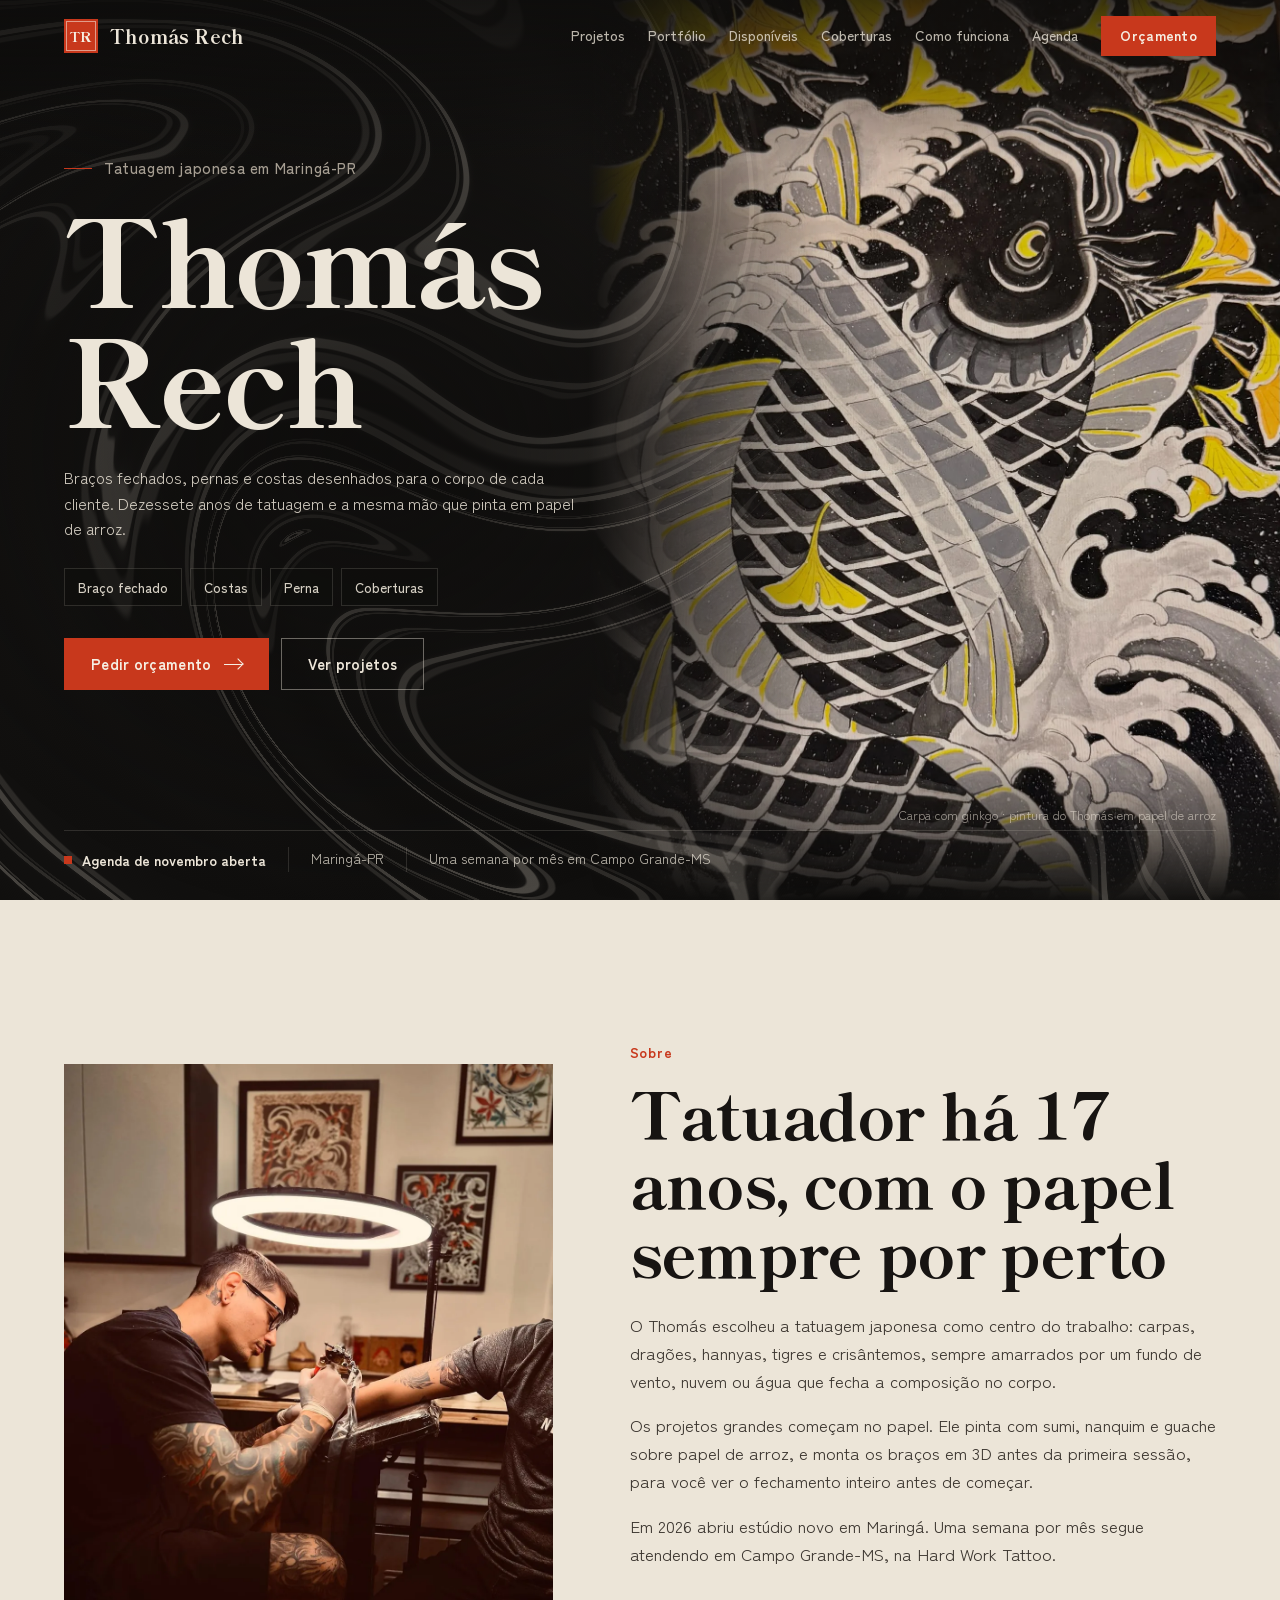
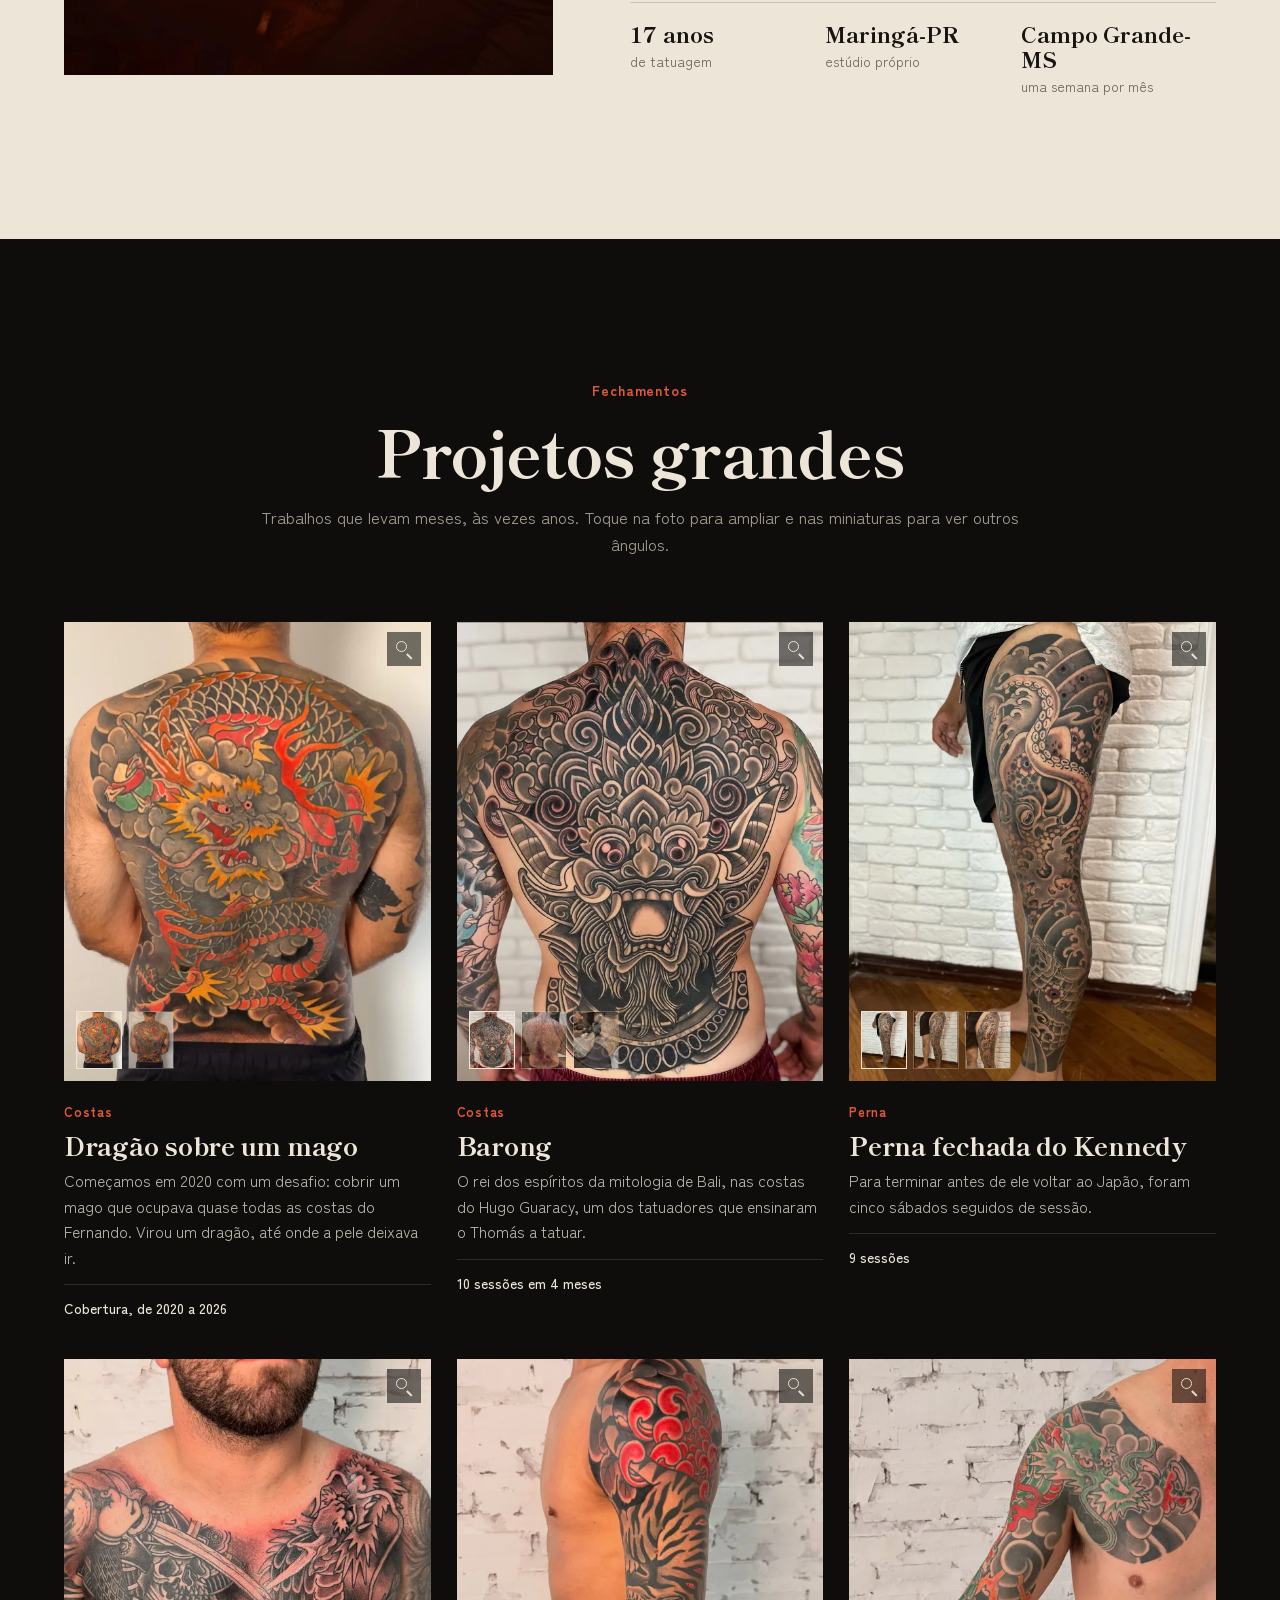
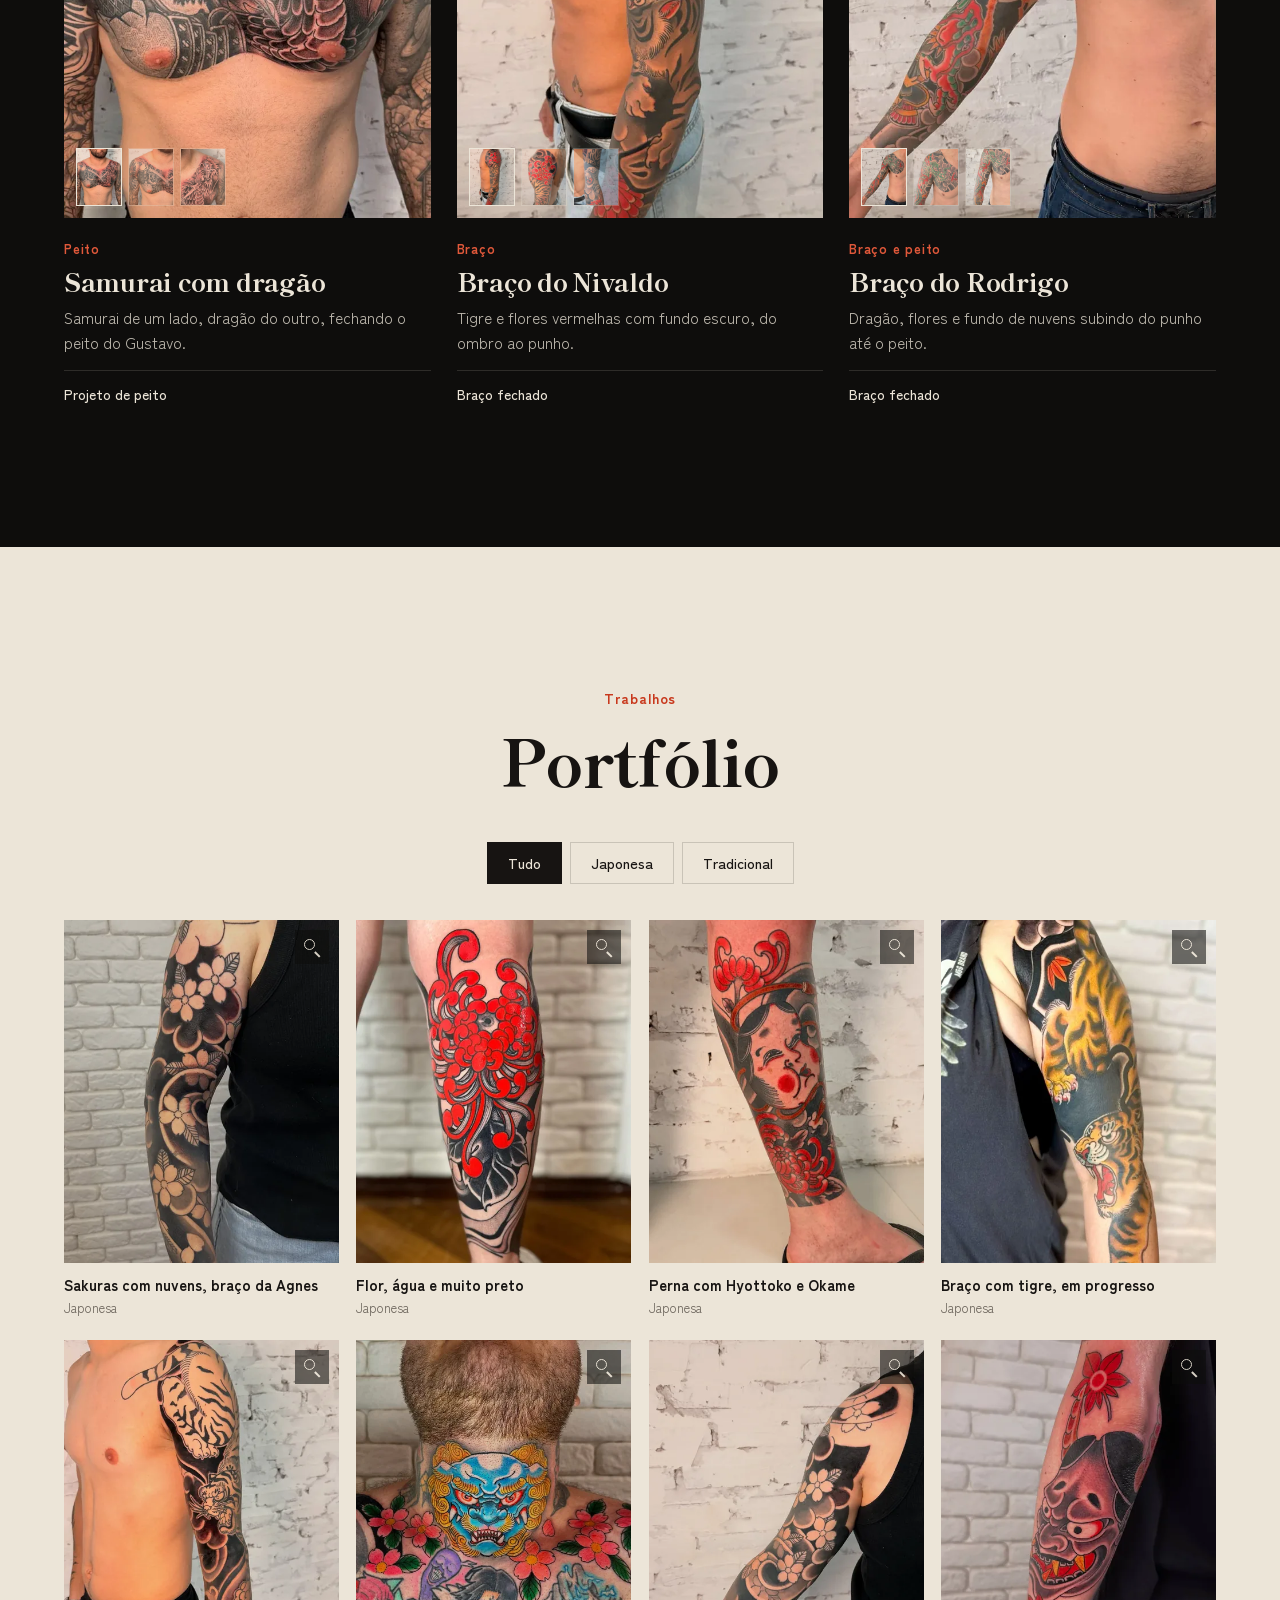
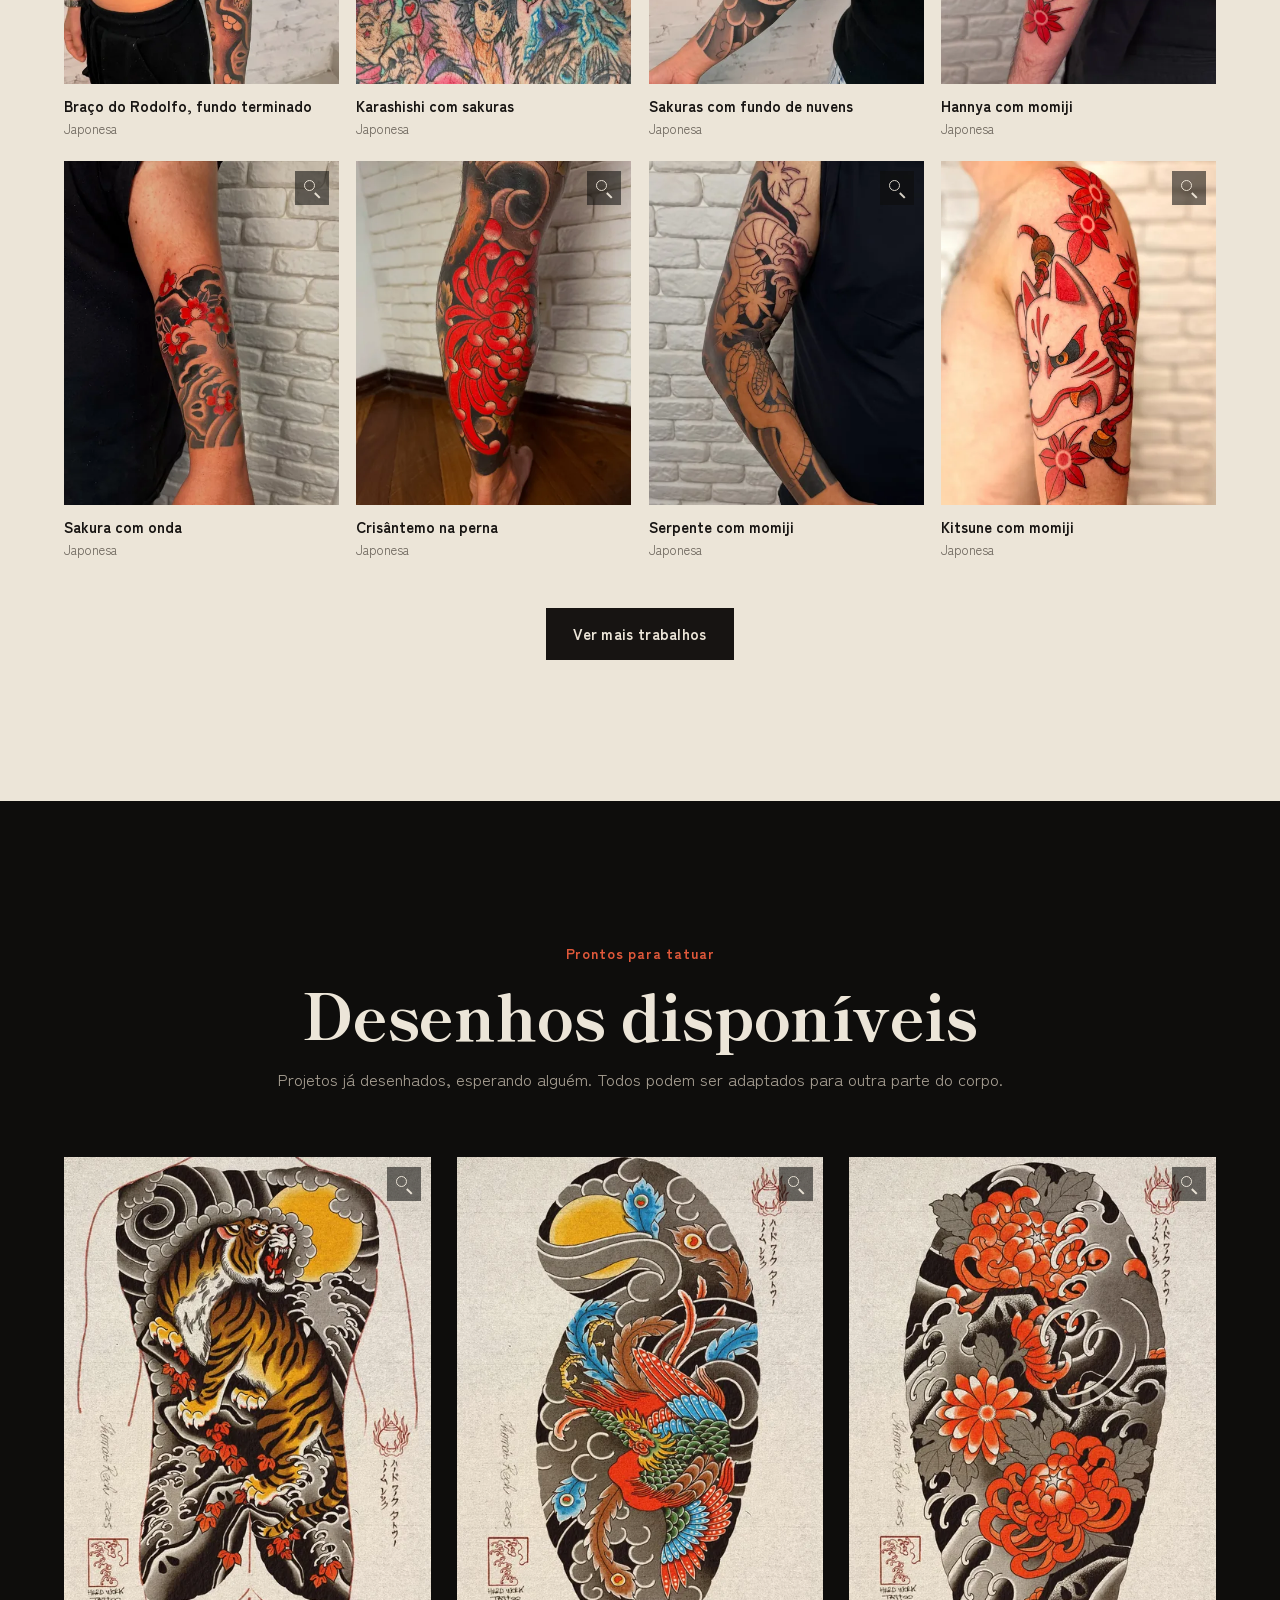
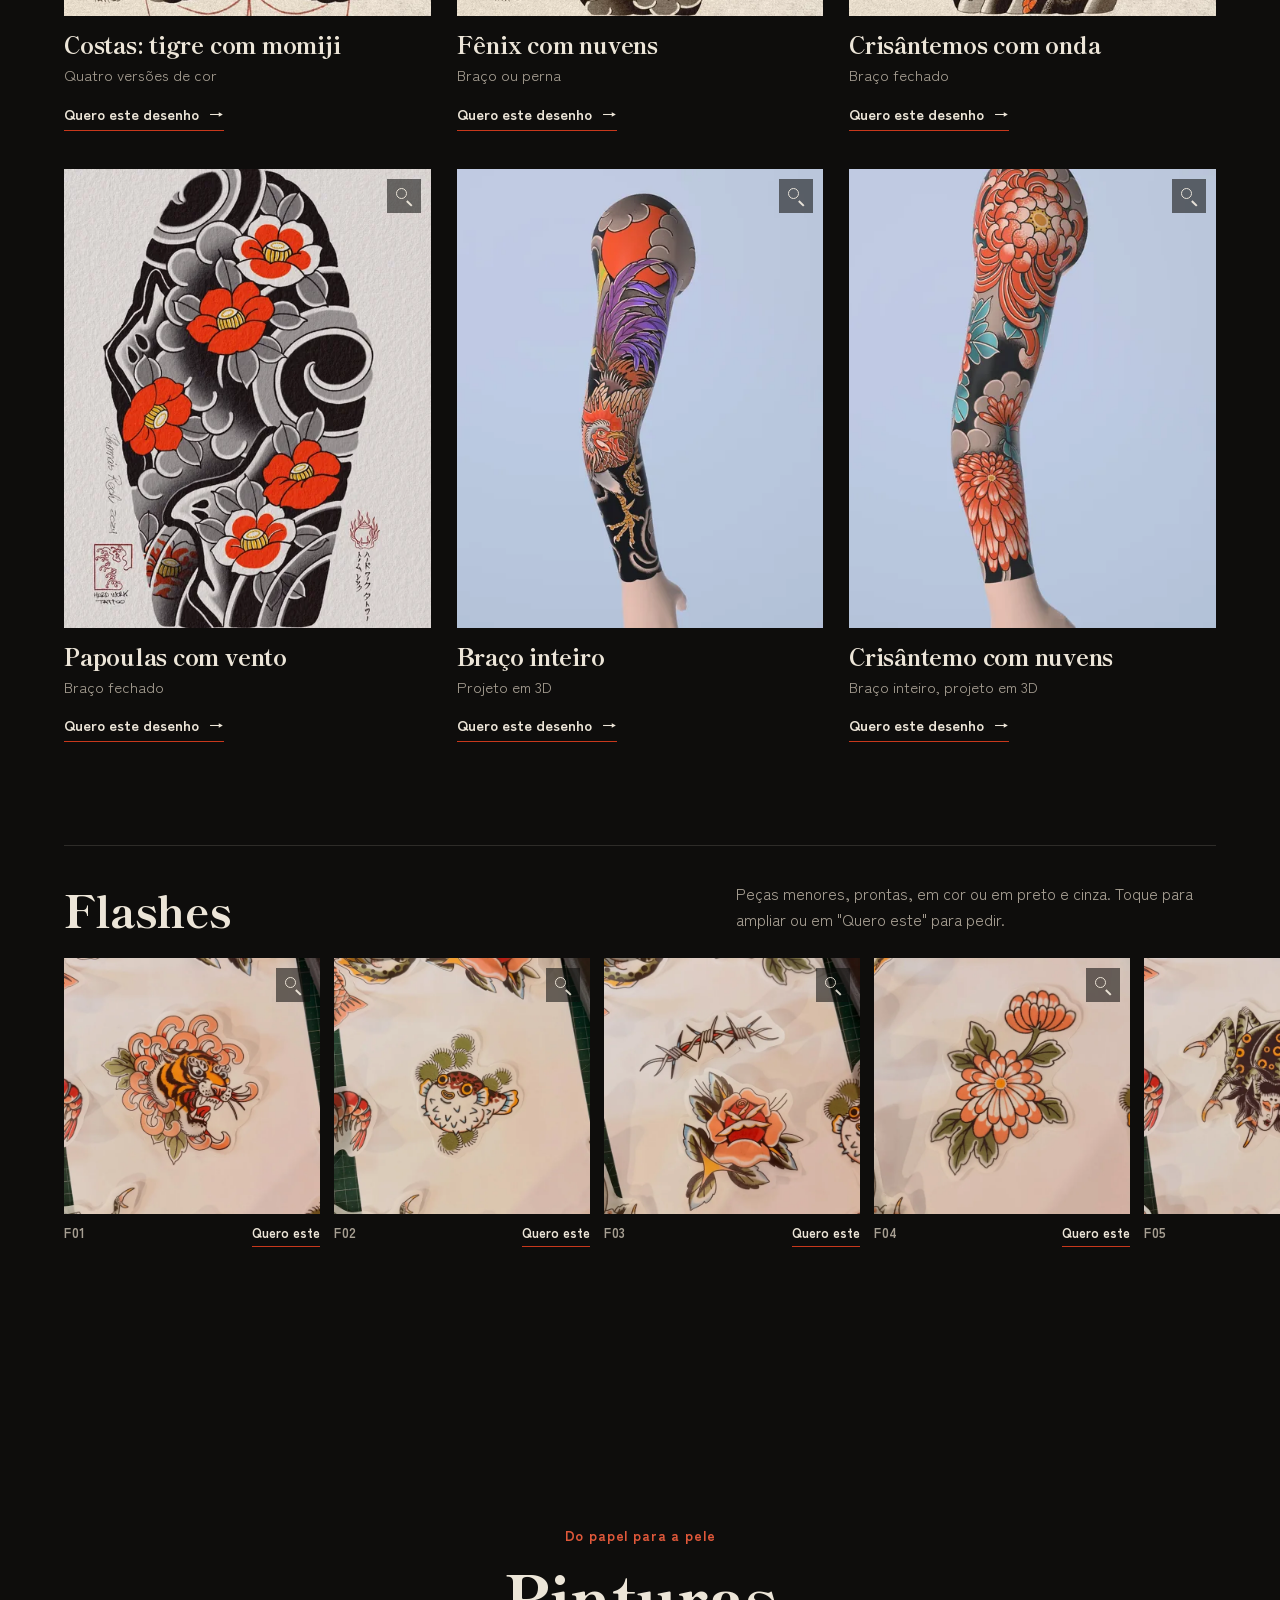
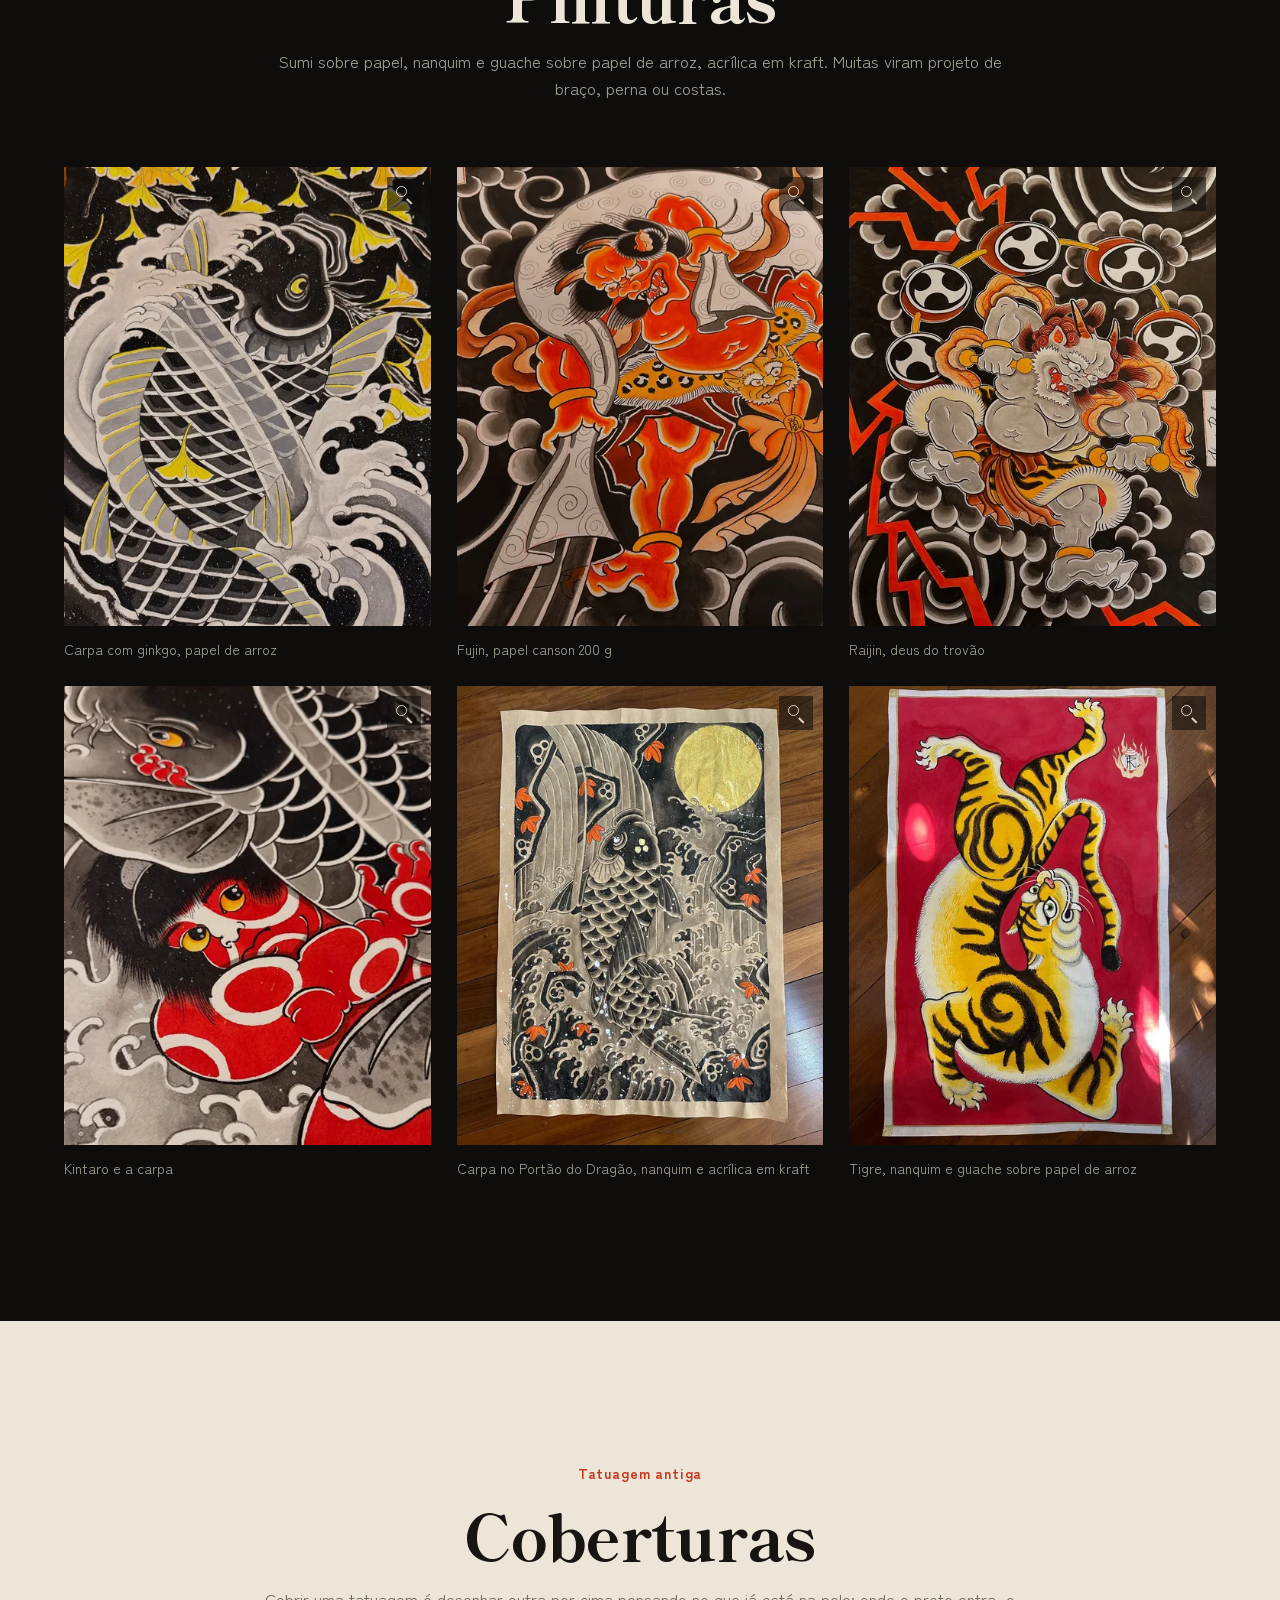
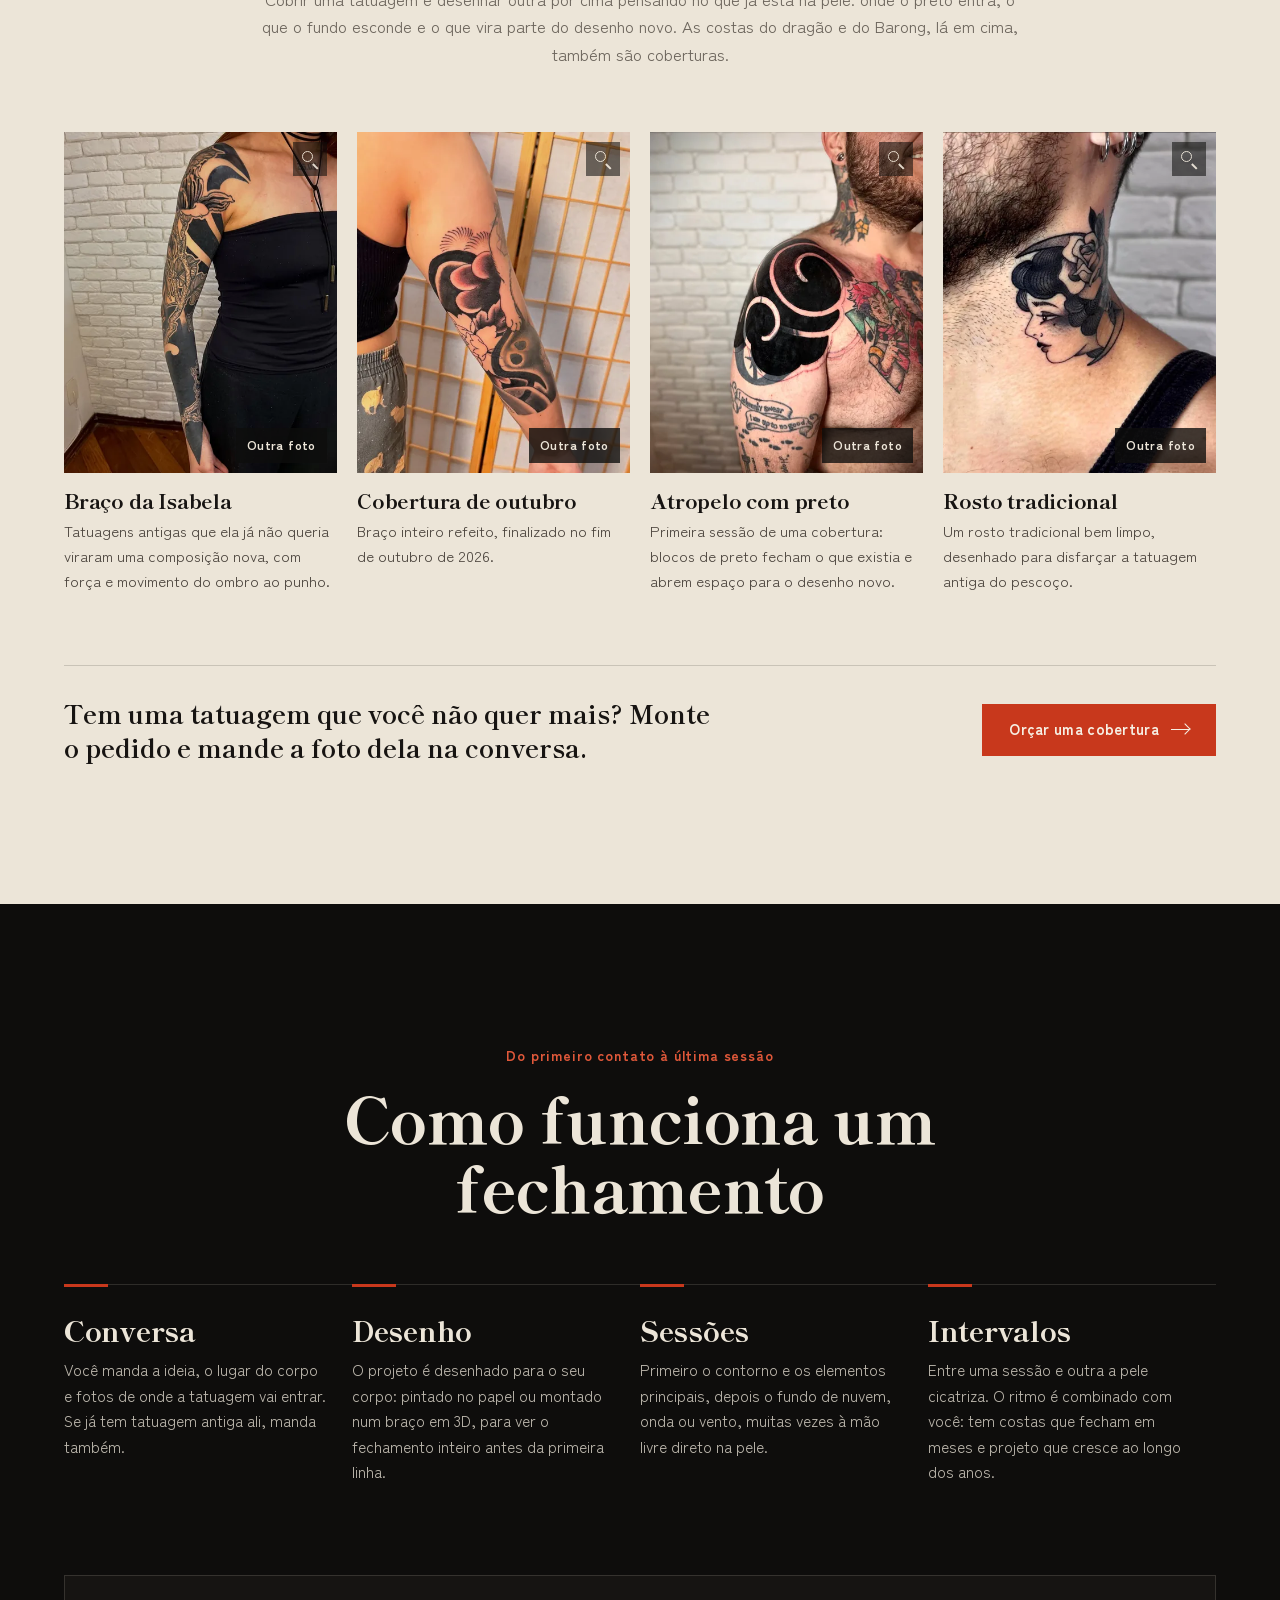
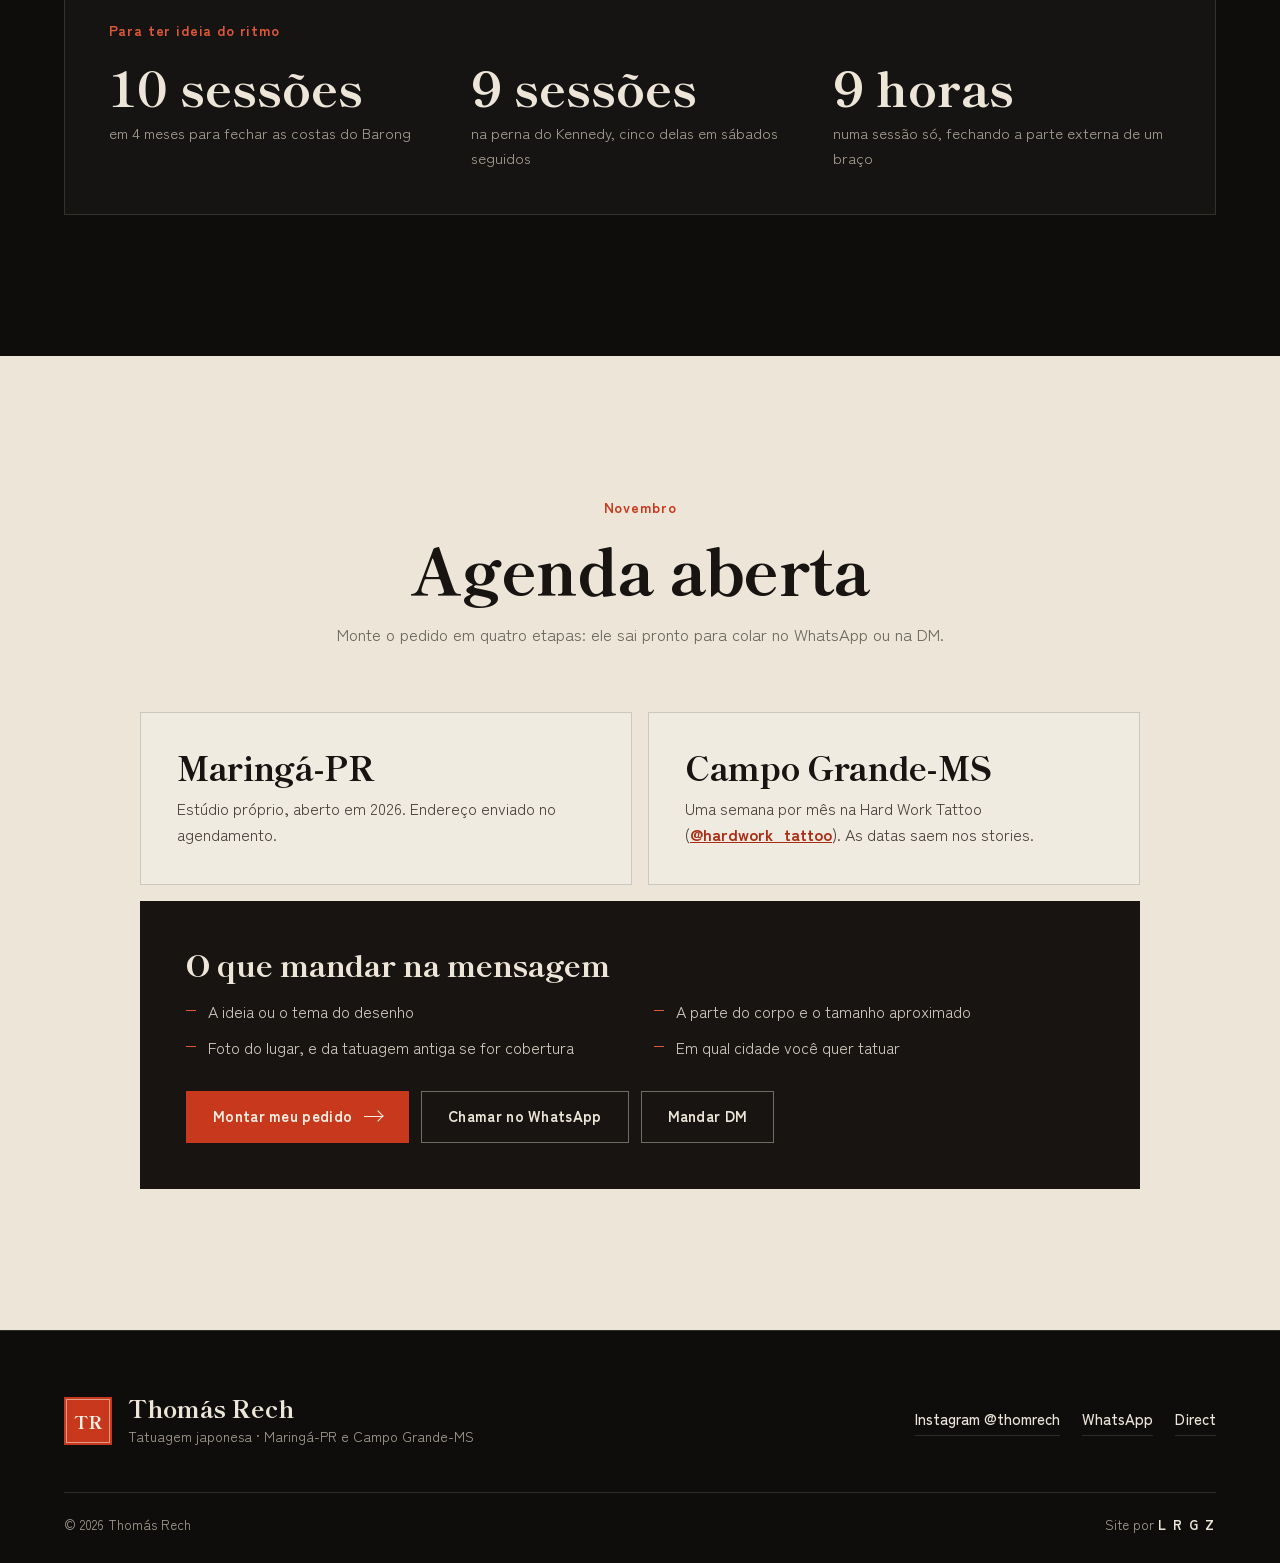
==== commit 846fbc2e: "Pedido de orçamento em 4 etapas, carrosséis no celular e ampliação da foto inteira Co-Authored-By: C" ====
--- a/index.html
+++ b/index.html
@@ -18,7 +18,7 @@
 <link href="https://fonts.googleapis.com/css2?family=Shippori+Mincho+B1:wght@500;700;800&family=Zen+Kaku+Gothic+New:wght@400;500;700&display=swap" rel="stylesheet">
 <link rel="preload" as="image" href="assets/img/hero-carpa.webp" media="(min-width: 701px)">
 <link rel="preload" as="image" href="assets/img/hero-carpa-p.webp" media="(max-width: 700px)">
-<link rel="stylesheet" href="assets/css/site.css?v=1">
+<link rel="stylesheet" href="assets/css/site.css?v=2">
 </head>
 <body>
 
@@ -31,7 +31,7 @@
     <a href="#coberturas">Coberturas</a>
     <a href="#como">Como funciona</a>
     <a href="#agenda">Agenda</a>
-    <a class="btn btn-sm nav-cta" href="https://w.app/thomrech" target="_blank" rel="noopener">Orçamento</a>
+    <a class="btn btn-sm nav-cta" href="agendar.html">Orçamento</a>
   </nav>
   <button class="menu-btn" id="menu-btn" aria-label="Abrir menu" aria-expanded="false" aria-controls="nav"><span></span><span></span></button>
 </header>
@@ -51,7 +51,7 @@
     <p class="hero-sub entrada" style="--d:.7s">Braços fechados, pernas e costas desenhados para o corpo de cada cliente. Dezessete anos de tatuagem e a mesma mão que pinta em papel de arroz.</p>
     <ul class="hero-tags entrada" style="--d:.82s" aria-label="Especialidades"><li>Braço fechado</li><li>Costas</li><li>Perna</li><li>Coberturas</li></ul>
     <div class="hero-btns entrada" style="--d:.94s">
-      <a class="btn" href="https://w.app/thomrech" target="_blank" rel="noopener">Pedir orçamento <i aria-hidden="true"></i></a>
+      <a class="btn" href="agendar.html">Pedir orçamento <i aria-hidden="true"></i></a>
       <a class="btn btn-linha" href="#projetos">Ver projetos</a>
     </div>
   </div>
@@ -85,31 +85,31 @@
   <div class="cab entra">
     <p class="chapeu">Fechamentos</p>
     <h2>Projetos grandes</h2>
-    <p class="lead">Trabalhos que levam meses, às vezes anos. Toque nas miniaturas para ver outros ângulos.</p>
-  </div>
-  <div class="proj-grade">
-      <article class="proj entra">
-        <div class="proj-quadro"><img src="assets/img/projetos/dragao-1-p.webp" srcset="assets/img/projetos/dragao-1-p.webp 540w, assets/img/projetos/dragao-1.webp 1080w" sizes="(max-width: 700px) 100vw, (max-width: 1100px) 50vw, 33vw" alt="Dragão sobre um mago: Começamos em 2020 com um desafio: cobrir um mago que ocupava quase todas as costas do Fernando. Virou um dragão, até onde a pele deixava ir." width="540" height="675" loading="lazy" decoding="async" draggable="false" class="proj-foto"><div class="proj-minis"><button class="proj-mini ativo" data-g="assets/img/projetos/dragao-1.webp" data-p="assets/img/projetos/dragao-1-p.webp" aria-label="Foto 1 de 2"><img src="assets/img/projetos/dragao-1-p.webp" alt="" width="540" height="675" loading="lazy" decoding="async" draggable="false"></button><button class="proj-mini" data-g="assets/img/projetos/dragao-2.webp" data-p="assets/img/projetos/dragao-2-p.webp" aria-label="Foto 2 de 2"><img src="assets/img/projetos/dragao-2-p.webp" alt="" width="540" height="675" loading="lazy" decoding="async" draggable="false"></button></div></div>
+    <p class="lead">Trabalhos que levam meses, às vezes anos. Toque na foto para ampliar e nas miniaturas para ver outros ângulos.</p>
+  </div>
+  <div class="proj-grade carrossel" aria-label="Projetos grandes">
+      <article class="proj entra" data-leg="Dragão sobre um mago" data-det="Costas · Cobertura, de 2020 a 2026. Começamos em 2020 com um desafio: cobrir um mago que ocupava quase todas as costas do Fernando. Virou um dragão, até onde a pele deixava ir.">
+        <div class="proj-quadro"><img src="assets/img/projetos/dragao-1-p.webp" srcset="assets/img/projetos/dragao-1-p.webp 540w, assets/img/projetos/dragao-1.webp 1080w" sizes="(max-width: 700px) 80vw, (max-width: 1100px) 50vw, 33vw" alt="Dragão sobre um mago: Começamos em 2020 com um desafio: cobrir um mago que ocupava quase todas as costas do Fernando. Virou um dragão, até onde a pele deixava ir." width="540" height="675" loading="lazy" decoding="async" draggable="false" class="proj-foto"><span class="lupa" aria-hidden="true"></span><div class="proj-minis"><button class="proj-mini ativo" data-g="assets/img/full/proj-dragao-1.webp" data-p="assets/img/projetos/dragao-1-p.webp" data-m="assets/img/projetos/dragao-1.webp" aria-label="Foto 1 de 2"><img src="assets/img/projetos/dragao-1-p.webp" alt="" width="540" height="675" loading="lazy" decoding="async" draggable="false"></button><button class="proj-mini" data-g="assets/img/full/proj-dragao-2.webp" data-p="assets/img/projetos/dragao-2-p.webp" data-m="assets/img/projetos/dragao-2.webp" aria-label="Foto 2 de 2"><img src="assets/img/projetos/dragao-2-p.webp" alt="" width="540" height="675" loading="lazy" decoding="async" draggable="false"></button></div></div>
         <p class="proj-tag">Costas</p><h3>Dragão sobre um mago</h3><p>Começamos em 2020 com um desafio: cobrir um mago que ocupava quase todas as costas do Fernando. Virou um dragão, até onde a pele deixava ir.</p><p class="proj-meta">Cobertura, de 2020 a 2026</p>
       </article>
-      <article class="proj entra">
-        <div class="proj-quadro"><img src="assets/img/projetos/barong-1-p.webp" srcset="assets/img/projetos/barong-1-p.webp 540w, assets/img/projetos/barong-1.webp 1080w" sizes="(max-width: 700px) 100vw, (max-width: 1100px) 50vw, 33vw" alt="Barong: O rei dos espíritos da mitologia de Bali, nas costas do Hugo Guaracy, um dos tatuadores que ensinaram o Thomás a tatuar." width="540" height="675" loading="lazy" decoding="async" draggable="false" class="proj-foto"><div class="proj-minis"><button class="proj-mini ativo" data-g="assets/img/projetos/barong-1.webp" data-p="assets/img/projetos/barong-1-p.webp" aria-label="Foto 1 de 3"><img src="assets/img/projetos/barong-1-p.webp" alt="" width="540" height="675" loading="lazy" decoding="async" draggable="false"></button><button class="proj-mini" data-g="assets/img/projetos/barong-2.webp" data-p="assets/img/projetos/barong-2-p.webp" aria-label="Foto 2 de 3"><img src="assets/img/projetos/barong-2-p.webp" alt="" width="540" height="675" loading="lazy" decoding="async" draggable="false"></button><button class="proj-mini" data-g="assets/img/projetos/barong-3.webp" data-p="assets/img/projetos/barong-3-p.webp" aria-label="Foto 3 de 3"><img src="assets/img/projetos/barong-3-p.webp" alt="" width="540" height="675" loading="lazy" decoding="async" draggable="false"></button></div></div>
+      <article class="proj entra" data-leg="Barong" data-det="Costas · 10 sessões em 4 meses. O rei dos espíritos da mitologia de Bali, nas costas do Hugo Guaracy, um dos tatuadores que ensinaram o Thomás a tatuar.">
+        <div class="proj-quadro"><img src="assets/img/projetos/barong-1-p.webp" srcset="assets/img/projetos/barong-1-p.webp 540w, assets/img/projetos/barong-1.webp 1080w" sizes="(max-width: 700px) 80vw, (max-width: 1100px) 50vw, 33vw" alt="Barong: O rei dos espíritos da mitologia de Bali, nas costas do Hugo Guaracy, um dos tatuadores que ensinaram o Thomás a tatuar." width="540" height="675" loading="lazy" decoding="async" draggable="false" class="proj-foto"><span class="lupa" aria-hidden="true"></span><div class="proj-minis"><button class="proj-mini ativo" data-g="assets/img/full/proj-barong-1.webp" data-p="assets/img/projetos/barong-1-p.webp" data-m="assets/img/projetos/barong-1.webp" aria-label="Foto 1 de 3"><img src="assets/img/projetos/barong-1-p.webp" alt="" width="540" height="675" loading="lazy" decoding="async" draggable="false"></button><button class="proj-mini" data-g="assets/img/full/proj-barong-2.webp" data-p="assets/img/projetos/barong-2-p.webp" data-m="assets/img/projetos/barong-2.webp" aria-label="Foto 2 de 3"><img src="assets/img/projetos/barong-2-p.webp" alt="" width="540" height="675" loading="lazy" decoding="async" draggable="false"></button><button class="proj-mini" data-g="assets/img/full/proj-barong-3.webp" data-p="assets/img/projetos/barong-3-p.webp" data-m="assets/img/projetos/barong-3.webp" aria-label="Foto 3 de 3"><img src="assets/img/projetos/barong-3-p.webp" alt="" width="540" height="675" loading="lazy" decoding="async" draggable="false"></button></div></div>
         <p class="proj-tag">Costas</p><h3>Barong</h3><p>O rei dos espíritos da mitologia de Bali, nas costas do Hugo Guaracy, um dos tatuadores que ensinaram o Thomás a tatuar.</p><p class="proj-meta">10 sessões em 4 meses</p>
       </article>
-      <article class="proj entra">
-        <div class="proj-quadro"><img src="assets/img/projetos/perna-1-p.webp" srcset="assets/img/projetos/perna-1-p.webp 540w, assets/img/projetos/perna-1.webp 1080w" sizes="(max-width: 700px) 100vw, (max-width: 1100px) 50vw, 33vw" alt="Perna fechada do Kennedy: Para terminar antes de ele voltar ao Japão, foram cinco sábados seguidos de sessão." width="540" height="675" loading="lazy" decoding="async" draggable="false" class="proj-foto"><div class="proj-minis"><button class="proj-mini ativo" data-g="assets/img/projetos/perna-1.webp" data-p="assets/img/projetos/perna-1-p.webp" aria-label="Foto 1 de 3"><img src="assets/img/projetos/perna-1-p.webp" alt="" width="540" height="675" loading="lazy" decoding="async" draggable="false"></button><button class="proj-mini" data-g="assets/img/projetos/perna-2.webp" data-p="assets/img/projetos/perna-2-p.webp" aria-label="Foto 2 de 3"><img src="assets/img/projetos/perna-2-p.webp" alt="" width="540" height="675" loading="lazy" decoding="async" draggable="false"></button><button class="proj-mini" data-g="assets/img/projetos/perna-3.webp" data-p="assets/img/projetos/perna-3-p.webp" aria-label="Foto 3 de 3"><img src="assets/img/projetos/perna-3-p.webp" alt="" width="540" height="675" loading="lazy" decoding="async" draggable="false"></button></div></div>
+      <article class="proj entra" data-leg="Perna fechada do Kennedy" data-det="Perna · 9 sessões. Para terminar antes de ele voltar ao Japão, foram cinco sábados seguidos de sessão.">
+        <div class="proj-quadro"><img src="assets/img/projetos/perna-1-p.webp" srcset="assets/img/projetos/perna-1-p.webp 540w, assets/img/projetos/perna-1.webp 1080w" sizes="(max-width: 700px) 80vw, (max-width: 1100px) 50vw, 33vw" alt="Perna fechada do Kennedy: Para terminar antes de ele voltar ao Japão, foram cinco sábados seguidos de sessão." width="540" height="675" loading="lazy" decoding="async" draggable="false" class="proj-foto"><span class="lupa" aria-hidden="true"></span><div class="proj-minis"><button class="proj-mini ativo" data-g="assets/img/full/proj-perna-1.webp" data-p="assets/img/projetos/perna-1-p.webp" data-m="assets/img/projetos/perna-1.webp" aria-label="Foto 1 de 3"><img src="assets/img/projetos/perna-1-p.webp" alt="" width="540" height="675" loading="lazy" decoding="async" draggable="false"></button><button class="proj-mini" data-g="assets/img/full/proj-perna-2.webp" data-p="assets/img/projetos/perna-2-p.webp" data-m="assets/img/projetos/perna-2.webp" aria-label="Foto 2 de 3"><img src="assets/img/projetos/perna-2-p.webp" alt="" width="540" height="675" loading="lazy" decoding="async" draggable="false"></button><button class="proj-mini" data-g="assets/img/full/proj-perna-3.webp" data-p="assets/img/projetos/perna-3-p.webp" data-m="assets/img/projetos/perna-3.webp" aria-label="Foto 3 de 3"><img src="assets/img/projetos/perna-3-p.webp" alt="" width="540" height="675" loading="lazy" decoding="async" draggable="false"></button></div></div>
         <p class="proj-tag">Perna</p><h3>Perna fechada do Kennedy</h3><p>Para terminar antes de ele voltar ao Japão, foram cinco sábados seguidos de sessão.</p><p class="proj-meta">9 sessões</p>
       </article>
-      <article class="proj entra">
-        <div class="proj-quadro"><img src="assets/img/projetos/peito-1-p.webp" srcset="assets/img/projetos/peito-1-p.webp 540w, assets/img/projetos/peito-1.webp 1080w" sizes="(max-width: 700px) 100vw, (max-width: 1100px) 50vw, 33vw" alt="Samurai com dragão: Samurai de um lado, dragão do outro, fechando o peito do Gustavo." width="540" height="675" loading="lazy" decoding="async" draggable="false" class="proj-foto"><div class="proj-minis"><button class="proj-mini ativo" data-g="assets/img/projetos/peito-1.webp" data-p="assets/img/projetos/peito-1-p.webp" aria-label="Foto 1 de 3"><img src="assets/img/projetos/peito-1-p.webp" alt="" width="540" height="675" loading="lazy" decoding="async" draggable="false"></button><button class="proj-mini" data-g="assets/img/projetos/peito-2.webp" data-p="assets/img/projetos/peito-2-p.webp" aria-label="Foto 2 de 3"><img src="assets/img/projetos/peito-2-p.webp" alt="" width="540" height="675" loading="lazy" decoding="async" draggable="false"></button><button class="proj-mini" data-g="assets/img/projetos/peito-3.webp" data-p="assets/img/projetos/peito-3-p.webp" aria-label="Foto 3 de 3"><img src="assets/img/projetos/peito-3-p.webp" alt="" width="540" height="675" loading="lazy" decoding="async" draggable="false"></button></div></div>
+      <article class="proj entra" data-leg="Samurai com dragão" data-det="Peito · Projeto de peito. Samurai de um lado, dragão do outro, fechando o peito do Gustavo.">
+        <div class="proj-quadro"><img src="assets/img/projetos/peito-1-p.webp" srcset="assets/img/projetos/peito-1-p.webp 540w, assets/img/projetos/peito-1.webp 1080w" sizes="(max-width: 700px) 80vw, (max-width: 1100px) 50vw, 33vw" alt="Samurai com dragão: Samurai de um lado, dragão do outro, fechando o peito do Gustavo." width="540" height="675" loading="lazy" decoding="async" draggable="false" class="proj-foto"><span class="lupa" aria-hidden="true"></span><div class="proj-minis"><button class="proj-mini ativo" data-g="assets/img/full/proj-peito-1.webp" data-p="assets/img/projetos/peito-1-p.webp" data-m="assets/img/projetos/peito-1.webp" aria-label="Foto 1 de 3"><img src="assets/img/projetos/peito-1-p.webp" alt="" width="540" height="675" loading="lazy" decoding="async" draggable="false"></button><button class="proj-mini" data-g="assets/img/full/proj-peito-2.webp" data-p="assets/img/projetos/peito-2-p.webp" data-m="assets/img/projetos/peito-2.webp" aria-label="Foto 2 de 3"><img src="assets/img/projetos/peito-2-p.webp" alt="" width="540" height="675" loading="lazy" decoding="async" draggable="false"></button><button class="proj-mini" data-g="assets/img/full/proj-peito-3.webp" data-p="assets/img/projetos/peito-3-p.webp" data-m="assets/img/projetos/peito-3.webp" aria-label="Foto 3 de 3"><img src="assets/img/projetos/peito-3-p.webp" alt="" width="540" height="675" loading="lazy" decoding="async" draggable="false"></button></div></div>
         <p class="proj-tag">Peito</p><h3>Samurai com dragão</h3><p>Samurai de um lado, dragão do outro, fechando o peito do Gustavo.</p><p class="proj-meta">Projeto de peito</p>
       </article>
-      <article class="proj entra">
-        <div class="proj-quadro"><img src="assets/img/projetos/nivaldo-1-p.webp" srcset="assets/img/projetos/nivaldo-1-p.webp 540w, assets/img/projetos/nivaldo-1.webp 1080w" sizes="(max-width: 700px) 100vw, (max-width: 1100px) 50vw, 33vw" alt="Braço do Nivaldo: Tigre e flores vermelhas com fundo escuro, do ombro ao punho." width="540" height="675" loading="lazy" decoding="async" draggable="false" class="proj-foto"><div class="proj-minis"><button class="proj-mini ativo" data-g="assets/img/projetos/nivaldo-1.webp" data-p="assets/img/projetos/nivaldo-1-p.webp" aria-label="Foto 1 de 3"><img src="assets/img/projetos/nivaldo-1-p.webp" alt="" width="540" height="675" loading="lazy" decoding="async" draggable="false"></button><button class="proj-mini" data-g="assets/img/projetos/nivaldo-2.webp" data-p="assets/img/projetos/nivaldo-2-p.webp" aria-label="Foto 2 de 3"><img src="assets/img/projetos/nivaldo-2-p.webp" alt="" width="540" height="675" loading="lazy" decoding="async" draggable="false"></button><button class="proj-mini" data-g="assets/img/projetos/nivaldo-3.webp" data-p="assets/img/projetos/nivaldo-3-p.webp" aria-label="Foto 3 de 3"><img src="assets/img/projetos/nivaldo-3-p.webp" alt="" width="540" height="675" loading="lazy" decoding="async" draggable="false"></button></div></div>
+      <article class="proj entra" data-leg="Braço do Nivaldo" data-det="Braço · Braço fechado. Tigre e flores vermelhas com fundo escuro, do ombro ao punho.">
+        <div class="proj-quadro"><img src="assets/img/projetos/nivaldo-1-p.webp" srcset="assets/img/projetos/nivaldo-1-p.webp 540w, assets/img/projetos/nivaldo-1.webp 1080w" sizes="(max-width: 700px) 80vw, (max-width: 1100px) 50vw, 33vw" alt="Braço do Nivaldo: Tigre e flores vermelhas com fundo escuro, do ombro ao punho." width="540" height="675" loading="lazy" decoding="async" draggable="false" class="proj-foto"><span class="lupa" aria-hidden="true"></span><div class="proj-minis"><button class="proj-mini ativo" data-g="assets/img/full/proj-nivaldo-1.webp" data-p="assets/img/projetos/nivaldo-1-p.webp" data-m="assets/img/projetos/nivaldo-1.webp" aria-label="Foto 1 de 3"><img src="assets/img/projetos/nivaldo-1-p.webp" alt="" width="540" height="675" loading="lazy" decoding="async" draggable="false"></button><button class="proj-mini" data-g="assets/img/full/proj-nivaldo-2.webp" data-p="assets/img/projetos/nivaldo-2-p.webp" data-m="assets/img/projetos/nivaldo-2.webp" aria-label="Foto 2 de 3"><img src="assets/img/projetos/nivaldo-2-p.webp" alt="" width="540" height="675" loading="lazy" decoding="async" draggable="false"></button><button class="proj-mini" data-g="assets/img/full/proj-nivaldo-3.webp" data-p="assets/img/projetos/nivaldo-3-p.webp" data-m="assets/img/projetos/nivaldo-3.webp" aria-label="Foto 3 de 3"><img src="assets/img/projetos/nivaldo-3-p.webp" alt="" width="540" height="675" loading="lazy" decoding="async" draggable="false"></button></div></div>
         <p class="proj-tag">Braço</p><h3>Braço do Nivaldo</h3><p>Tigre e flores vermelhas com fundo escuro, do ombro ao punho.</p><p class="proj-meta">Braço fechado</p>
       </article>
-      <article class="proj entra">
-        <div class="proj-quadro"><img src="assets/img/projetos/rodrigo-1-p.webp" srcset="assets/img/projetos/rodrigo-1-p.webp 540w, assets/img/projetos/rodrigo-1.webp 1080w" sizes="(max-width: 700px) 100vw, (max-width: 1100px) 50vw, 33vw" alt="Braço do Rodrigo: Dragão, flores e fundo de nuvens subindo do punho até o peito." width="540" height="675" loading="lazy" decoding="async" draggable="false" class="proj-foto"><div class="proj-minis"><button class="proj-mini ativo" data-g="assets/img/projetos/rodrigo-1.webp" data-p="assets/img/projetos/rodrigo-1-p.webp" aria-label="Foto 1 de 3"><img src="assets/img/projetos/rodrigo-1-p.webp" alt="" width="540" height="675" loading="lazy" decoding="async" draggable="false"></button><button class="proj-mini" data-g="assets/img/projetos/rodrigo-2.webp" data-p="assets/img/projetos/rodrigo-2-p.webp" aria-label="Foto 2 de 3"><img src="assets/img/projetos/rodrigo-2-p.webp" alt="" width="540" height="675" loading="lazy" decoding="async" draggable="false"></button><button class="proj-mini" data-g="assets/img/projetos/rodrigo-3.webp" data-p="assets/img/projetos/rodrigo-3-p.webp" aria-label="Foto 3 de 3"><img src="assets/img/projetos/rodrigo-3-p.webp" alt="" width="540" height="675" loading="lazy" decoding="async" draggable="false"></button></div></div>
+      <article class="proj entra" data-leg="Braço do Rodrigo" data-det="Braço e peito · Braço fechado. Dragão, flores e fundo de nuvens subindo do punho até o peito.">
+        <div class="proj-quadro"><img src="assets/img/projetos/rodrigo-1-p.webp" srcset="assets/img/projetos/rodrigo-1-p.webp 540w, assets/img/projetos/rodrigo-1.webp 1080w" sizes="(max-width: 700px) 80vw, (max-width: 1100px) 50vw, 33vw" alt="Braço do Rodrigo: Dragão, flores e fundo de nuvens subindo do punho até o peito." width="540" height="675" loading="lazy" decoding="async" draggable="false" class="proj-foto"><span class="lupa" aria-hidden="true"></span><div class="proj-minis"><button class="proj-mini ativo" data-g="assets/img/full/proj-rodrigo-1.webp" data-p="assets/img/projetos/rodrigo-1-p.webp" data-m="assets/img/projetos/rodrigo-1.webp" aria-label="Foto 1 de 3"><img src="assets/img/projetos/rodrigo-1-p.webp" alt="" width="540" height="675" loading="lazy" decoding="async" draggable="false"></button><button class="proj-mini" data-g="assets/img/full/proj-rodrigo-2.webp" data-p="assets/img/projetos/rodrigo-2-p.webp" data-m="assets/img/projetos/rodrigo-2.webp" aria-label="Foto 2 de 3"><img src="assets/img/projetos/rodrigo-2-p.webp" alt="" width="540" height="675" loading="lazy" decoding="async" draggable="false"></button><button class="proj-mini" data-g="assets/img/full/proj-rodrigo-3.webp" data-p="assets/img/projetos/rodrigo-3-p.webp" data-m="assets/img/projetos/rodrigo-3.webp" aria-label="Foto 3 de 3"><img src="assets/img/projetos/rodrigo-3-p.webp" alt="" width="540" height="675" loading="lazy" decoding="async" draggable="false"></button></div></div>
         <p class="proj-tag">Braço e peito</p><h3>Braço do Rodrigo</h3><p>Dragão, flores e fundo de nuvens subindo do punho até o peito.</p><p class="proj-meta">Braço fechado</p>
       </article>
   </div>
@@ -125,84 +125,84 @@
     <button class="filtro" data-f="japonesa" aria-pressed="false">Japonesa</button>
     <button class="filtro" data-f="tradicional" aria-pressed="false">Tradicional</button>
   </div>
-  <ul class="obras" id="obras">
-      <li class="obra" data-cat="japonesa"><button class="obra-btn" data-g="assets/img/obras/01.webp" aria-label="Ampliar: Sakuras com nuvens, braço da Agnes">
-        <img src="assets/img/obras/01-p.webp" srcset="assets/img/obras/01-p.webp 480w, assets/img/obras/01.webp 960w" sizes="(max-width: 700px) 50vw, (max-width: 1100px) 33vw, 25vw" alt="Sakuras com nuvens, braço da Agnes" width="480" height="600" loading="lazy" decoding="async" draggable="false">
+  <ul class="obras carrossel" id="obras" aria-label="Portfólio">
+      <li class="obra" data-cat="japonesa"><button class="obra-btn amplia" data-g="assets/img/full/obras-01.webp" data-leg="Sakuras com nuvens, braço da Agnes" data-det="Tatuagem japonesa do Thomás Rech" aria-label="Ampliar: Sakuras com nuvens, braço da Agnes">
+        <span class="obra-img"><img src="assets/img/obras/01-p.webp" srcset="assets/img/obras/01-p.webp 480w, assets/img/obras/01.webp 960w" sizes="(max-width: 700px) 72vw, (max-width: 1100px) 33vw, 25vw" alt="Sakuras com nuvens, braço da Agnes" width="480" height="600" loading="lazy" decoding="async" draggable="false"><span class="lupa" aria-hidden="true"></span></span>
         <span class="obra-leg"><b>Sakuras com nuvens, braço da Agnes</b><small>Japonesa</small></span></button></li>
-      <li class="obra" data-cat="japonesa"><button class="obra-btn" data-g="assets/img/obras/02.webp" aria-label="Ampliar: Flor, água e muito preto">
-        <img src="assets/img/obras/02-p.webp" srcset="assets/img/obras/02-p.webp 480w, assets/img/obras/02.webp 960w" sizes="(max-width: 700px) 50vw, (max-width: 1100px) 33vw, 25vw" alt="Flor, água e muito preto" width="480" height="600" loading="lazy" decoding="async" draggable="false">
+      <li class="obra" data-cat="japonesa"><button class="obra-btn amplia" data-g="assets/img/full/obras-02.webp" data-leg="Flor, água e muito preto" data-det="Tatuagem japonesa do Thomás Rech" aria-label="Ampliar: Flor, água e muito preto">
+        <span class="obra-img"><img src="assets/img/obras/02-p.webp" srcset="assets/img/obras/02-p.webp 480w, assets/img/obras/02.webp 960w" sizes="(max-width: 700px) 72vw, (max-width: 1100px) 33vw, 25vw" alt="Flor, água e muito preto" width="480" height="600" loading="lazy" decoding="async" draggable="false"><span class="lupa" aria-hidden="true"></span></span>
         <span class="obra-leg"><b>Flor, água e muito preto</b><small>Japonesa</small></span></button></li>
-      <li class="obra" data-cat="japonesa"><button class="obra-btn" data-g="assets/img/obras/03.webp" aria-label="Ampliar: Perna com Hyottoko e Okame">
-        <img src="assets/img/obras/03-p.webp" srcset="assets/img/obras/03-p.webp 480w, assets/img/obras/03.webp 960w" sizes="(max-width: 700px) 50vw, (max-width: 1100px) 33vw, 25vw" alt="Perna com Hyottoko e Okame" width="480" height="600" loading="lazy" decoding="async" draggable="false">
+      <li class="obra" data-cat="japonesa"><button class="obra-btn amplia" data-g="assets/img/full/obras-03.webp" data-leg="Perna com Hyottoko e Okame" data-det="Tatuagem japonesa do Thomás Rech" aria-label="Ampliar: Perna com Hyottoko e Okame">
+        <span class="obra-img"><img src="assets/img/obras/03-p.webp" srcset="assets/img/obras/03-p.webp 480w, assets/img/obras/03.webp 960w" sizes="(max-width: 700px) 72vw, (max-width: 1100px) 33vw, 25vw" alt="Perna com Hyottoko e Okame" width="480" height="600" loading="lazy" decoding="async" draggable="false"><span class="lupa" aria-hidden="true"></span></span>
         <span class="obra-leg"><b>Perna com Hyottoko e Okame</b><small>Japonesa</small></span></button></li>
-      <li class="obra" data-cat="japonesa"><button class="obra-btn" data-g="assets/img/obras/04.webp" aria-label="Ampliar: Braço com tigre, em progresso">
-        <img src="assets/img/obras/04-p.webp" srcset="assets/img/obras/04-p.webp 480w, assets/img/obras/04.webp 960w" sizes="(max-width: 700px) 50vw, (max-width: 1100px) 33vw, 25vw" alt="Braço com tigre, em progresso" width="480" height="600" loading="lazy" decoding="async" draggable="false">
+      <li class="obra" data-cat="japonesa"><button class="obra-btn amplia" data-g="assets/img/full/obras-04.webp" data-leg="Braço com tigre, em progresso" data-det="Tatuagem japonesa do Thomás Rech" aria-label="Ampliar: Braço com tigre, em progresso">
+        <span class="obra-img"><img src="assets/img/obras/04-p.webp" srcset="assets/img/obras/04-p.webp 480w, assets/img/obras/04.webp 960w" sizes="(max-width: 700px) 72vw, (max-width: 1100px) 33vw, 25vw" alt="Braço com tigre, em progresso" width="480" height="600" loading="lazy" decoding="async" draggable="false"><span class="lupa" aria-hidden="true"></span></span>
         <span class="obra-leg"><b>Braço com tigre, em progresso</b><small>Japonesa</small></span></button></li>
-      <li class="obra" data-cat="japonesa"><button class="obra-btn" data-g="assets/img/obras/05.webp" aria-label="Ampliar: Braço do Rodolfo, fundo terminado">
-        <img src="assets/img/obras/05-p.webp" srcset="assets/img/obras/05-p.webp 480w, assets/img/obras/05.webp 960w" sizes="(max-width: 700px) 50vw, (max-width: 1100px) 33vw, 25vw" alt="Braço do Rodolfo, fundo terminado" width="480" height="600" loading="lazy" decoding="async" draggable="false">
+      <li class="obra" data-cat="japonesa"><button class="obra-btn amplia" data-g="assets/img/full/obras-05.webp" data-leg="Braço do Rodolfo, fundo terminado" data-det="Tatuagem japonesa do Thomás Rech" aria-label="Ampliar: Braço do Rodolfo, fundo terminado">
+        <span class="obra-img"><img src="assets/img/obras/05-p.webp" srcset="assets/img/obras/05-p.webp 480w, assets/img/obras/05.webp 960w" sizes="(max-width: 700px) 72vw, (max-width: 1100px) 33vw, 25vw" alt="Braço do Rodolfo, fundo terminado" width="480" height="600" loading="lazy" decoding="async" draggable="false"><span class="lupa" aria-hidden="true"></span></span>
         <span class="obra-leg"><b>Braço do Rodolfo, fundo terminado</b><small>Japonesa</small></span></button></li>
-      <li class="obra" data-cat="japonesa"><button class="obra-btn" data-g="assets/img/obras/06.webp" aria-label="Ampliar: Karashishi com sakuras">
-        <img src="assets/img/obras/06-p.webp" srcset="assets/img/obras/06-p.webp 480w, assets/img/obras/06.webp 960w" sizes="(max-width: 700px) 50vw, (max-width: 1100px) 33vw, 25vw" alt="Karashishi com sakuras" width="480" height="600" loading="lazy" decoding="async" draggable="false">
+      <li class="obra" data-cat="japonesa"><button class="obra-btn amplia" data-g="assets/img/full/obras-06.webp" data-leg="Karashishi com sakuras" data-det="Tatuagem japonesa do Thomás Rech" aria-label="Ampliar: Karashishi com sakuras">
+        <span class="obra-img"><img src="assets/img/obras/06-p.webp" srcset="assets/img/obras/06-p.webp 480w, assets/img/obras/06.webp 960w" sizes="(max-width: 700px) 72vw, (max-width: 1100px) 33vw, 25vw" alt="Karashishi com sakuras" width="480" height="600" loading="lazy" decoding="async" draggable="false"><span class="lupa" aria-hidden="true"></span></span>
         <span class="obra-leg"><b>Karashishi com sakuras</b><small>Japonesa</small></span></button></li>
-      <li class="obra" data-cat="japonesa"><button class="obra-btn" data-g="assets/img/obras/07.webp" aria-label="Ampliar: Sakuras com fundo de nuvens">
-        <img src="assets/img/obras/07-p.webp" srcset="assets/img/obras/07-p.webp 480w, assets/img/obras/07.webp 960w" sizes="(max-width: 700px) 50vw, (max-width: 1100px) 33vw, 25vw" alt="Sakuras com fundo de nuvens" width="480" height="600" loading="lazy" decoding="async" draggable="false">
+      <li class="obra" data-cat="japonesa"><button class="obra-btn amplia" data-g="assets/img/full/obras-07.webp" data-leg="Sakuras com fundo de nuvens" data-det="Tatuagem japonesa do Thomás Rech" aria-label="Ampliar: Sakuras com fundo de nuvens">
+        <span class="obra-img"><img src="assets/img/obras/07-p.webp" srcset="assets/img/obras/07-p.webp 480w, assets/img/obras/07.webp 960w" sizes="(max-width: 700px) 72vw, (max-width: 1100px) 33vw, 25vw" alt="Sakuras com fundo de nuvens" width="480" height="600" loading="lazy" decoding="async" draggable="false"><span class="lupa" aria-hidden="true"></span></span>
         <span class="obra-leg"><b>Sakuras com fundo de nuvens</b><small>Japonesa</small></span></button></li>
-      <li class="obra" data-cat="japonesa"><button class="obra-btn" data-g="assets/img/obras/08.webp" aria-label="Ampliar: Hannya com momiji">
-        <img src="assets/img/obras/08-p.webp" srcset="assets/img/obras/08-p.webp 480w, assets/img/obras/08.webp 960w" sizes="(max-width: 700px) 50vw, (max-width: 1100px) 33vw, 25vw" alt="Hannya com momiji" width="480" height="600" loading="lazy" decoding="async" draggable="false">
+      <li class="obra" data-cat="japonesa"><button class="obra-btn amplia" data-g="assets/img/full/obras-08.webp" data-leg="Hannya com momiji" data-det="Tatuagem japonesa do Thomás Rech" aria-label="Ampliar: Hannya com momiji">
+        <span class="obra-img"><img src="assets/img/obras/08-p.webp" srcset="assets/img/obras/08-p.webp 480w, assets/img/obras/08.webp 960w" sizes="(max-width: 700px) 72vw, (max-width: 1100px) 33vw, 25vw" alt="Hannya com momiji" width="480" height="600" loading="lazy" decoding="async" draggable="false"><span class="lupa" aria-hidden="true"></span></span>
         <span class="obra-leg"><b>Hannya com momiji</b><small>Japonesa</small></span></button></li>
-      <li class="obra" data-cat="japonesa"><button class="obra-btn" data-g="assets/img/obras/09.webp" aria-label="Ampliar: Sakura com onda">
-        <img src="assets/img/obras/09-p.webp" srcset="assets/img/obras/09-p.webp 480w, assets/img/obras/09.webp 960w" sizes="(max-width: 700px) 50vw, (max-width: 1100px) 33vw, 25vw" alt="Sakura com onda" width="480" height="600" loading="lazy" decoding="async" draggable="false">
+      <li class="obra" data-cat="japonesa"><button class="obra-btn amplia" data-g="assets/img/full/obras-09.webp" data-leg="Sakura com onda" data-det="Tatuagem japonesa do Thomás Rech" aria-label="Ampliar: Sakura com onda">
+        <span class="obra-img"><img src="assets/img/obras/09-p.webp" srcset="assets/img/obras/09-p.webp 480w, assets/img/obras/09.webp 960w" sizes="(max-width: 700px) 72vw, (max-width: 1100px) 33vw, 25vw" alt="Sakura com onda" width="480" height="600" loading="lazy" decoding="async" draggable="false"><span class="lupa" aria-hidden="true"></span></span>
         <span class="obra-leg"><b>Sakura com onda</b><small>Japonesa</small></span></button></li>
-      <li class="obra" data-cat="japonesa"><button class="obra-btn" data-g="assets/img/obras/10.webp" aria-label="Ampliar: Crisântemo na perna">
-        <img src="assets/img/obras/10-p.webp" srcset="assets/img/obras/10-p.webp 480w, assets/img/obras/10.webp 960w" sizes="(max-width: 700px) 50vw, (max-width: 1100px) 33vw, 25vw" alt="Crisântemo na perna" width="480" height="600" loading="lazy" decoding="async" draggable="false">
+      <li class="obra" data-cat="japonesa"><button class="obra-btn amplia" data-g="assets/img/full/obras-10.webp" data-leg="Crisântemo na perna" data-det="Tatuagem japonesa do Thomás Rech" aria-label="Ampliar: Crisântemo na perna">
+        <span class="obra-img"><img src="assets/img/obras/10-p.webp" srcset="assets/img/obras/10-p.webp 480w, assets/img/obras/10.webp 960w" sizes="(max-width: 700px) 72vw, (max-width: 1100px) 33vw, 25vw" alt="Crisântemo na perna" width="480" height="600" loading="lazy" decoding="async" draggable="false"><span class="lupa" aria-hidden="true"></span></span>
         <span class="obra-leg"><b>Crisântemo na perna</b><small>Japonesa</small></span></button></li>
-      <li class="obra" data-cat="japonesa"><button class="obra-btn" data-g="assets/img/obras/11.webp" aria-label="Ampliar: Serpente com momiji">
-        <img src="assets/img/obras/11-p.webp" srcset="assets/img/obras/11-p.webp 480w, assets/img/obras/11.webp 960w" sizes="(max-width: 700px) 50vw, (max-width: 1100px) 33vw, 25vw" alt="Serpente com momiji" width="480" height="600" loading="lazy" decoding="async" draggable="false">
+      <li class="obra" data-cat="japonesa"><button class="obra-btn amplia" data-g="assets/img/full/obras-11.webp" data-leg="Serpente com momiji" data-det="Tatuagem japonesa do Thomás Rech" aria-label="Ampliar: Serpente com momiji">
+        <span class="obra-img"><img src="assets/img/obras/11-p.webp" srcset="assets/img/obras/11-p.webp 480w, assets/img/obras/11.webp 960w" sizes="(max-width: 700px) 72vw, (max-width: 1100px) 33vw, 25vw" alt="Serpente com momiji" width="480" height="600" loading="lazy" decoding="async" draggable="false"><span class="lupa" aria-hidden="true"></span></span>
         <span class="obra-leg"><b>Serpente com momiji</b><small>Japonesa</small></span></button></li>
-      <li class="obra" data-cat="japonesa"><button class="obra-btn" data-g="assets/img/obras/12.webp" aria-label="Ampliar: Kitsune com momiji">
-        <img src="assets/img/obras/12-p.webp" srcset="assets/img/obras/12-p.webp 480w, assets/img/obras/12.webp 960w" sizes="(max-width: 700px) 50vw, (max-width: 1100px) 33vw, 25vw" alt="Kitsune com momiji" width="480" height="600" loading="lazy" decoding="async" draggable="false">
+      <li class="obra" data-cat="japonesa"><button class="obra-btn amplia" data-g="assets/img/full/obras-12.webp" data-leg="Kitsune com momiji" data-det="Tatuagem japonesa do Thomás Rech" aria-label="Ampliar: Kitsune com momiji">
+        <span class="obra-img"><img src="assets/img/obras/12-p.webp" srcset="assets/img/obras/12-p.webp 480w, assets/img/obras/12.webp 960w" sizes="(max-width: 700px) 72vw, (max-width: 1100px) 33vw, 25vw" alt="Kitsune com momiji" width="480" height="600" loading="lazy" decoding="async" draggable="false"><span class="lupa" aria-hidden="true"></span></span>
         <span class="obra-leg"><b>Kitsune com momiji</b><small>Japonesa</small></span></button></li>
-      <li class="obra" data-cat="japonesa"><button class="obra-btn" data-g="assets/img/obras/13.webp" aria-label="Ampliar: Perna com carpa, em andamento">
-        <img src="assets/img/obras/13-p.webp" srcset="assets/img/obras/13-p.webp 480w, assets/img/obras/13.webp 960w" sizes="(max-width: 700px) 50vw, (max-width: 1100px) 33vw, 25vw" alt="Perna com carpa, em andamento" width="480" height="600" loading="lazy" decoding="async" draggable="false">
+      <li class="obra" data-cat="japonesa"><button class="obra-btn amplia" data-g="assets/img/full/obras-13.webp" data-leg="Perna com carpa, em andamento" data-det="Tatuagem japonesa do Thomás Rech" aria-label="Ampliar: Perna com carpa, em andamento">
+        <span class="obra-img"><img src="assets/img/obras/13-p.webp" srcset="assets/img/obras/13-p.webp 480w, assets/img/obras/13.webp 960w" sizes="(max-width: 700px) 72vw, (max-width: 1100px) 33vw, 25vw" alt="Perna com carpa, em andamento" width="480" height="600" loading="lazy" decoding="async" draggable="false"><span class="lupa" aria-hidden="true"></span></span>
         <span class="obra-leg"><b>Perna com carpa, em andamento</b><small>Japonesa</small></span></button></li>
-      <li class="obra" data-cat="japonesa"><button class="obra-btn" data-g="assets/img/obras/14.webp" aria-label="Ampliar: Kirin no antebraço">
-        <img src="assets/img/obras/14-p.webp" srcset="assets/img/obras/14-p.webp 480w, assets/img/obras/14.webp 960w" sizes="(max-width: 700px) 50vw, (max-width: 1100px) 33vw, 25vw" alt="Kirin no antebraço" width="480" height="600" loading="lazy" decoding="async" draggable="false">
+      <li class="obra" data-cat="japonesa"><button class="obra-btn amplia" data-g="assets/img/full/obras-14.webp" data-leg="Kirin no antebraço" data-det="Tatuagem japonesa do Thomás Rech" aria-label="Ampliar: Kirin no antebraço">
+        <span class="obra-img"><img src="assets/img/obras/14-p.webp" srcset="assets/img/obras/14-p.webp 480w, assets/img/obras/14.webp 960w" sizes="(max-width: 700px) 72vw, (max-width: 1100px) 33vw, 25vw" alt="Kirin no antebraço" width="480" height="600" loading="lazy" decoding="async" draggable="false"><span class="lupa" aria-hidden="true"></span></span>
         <span class="obra-leg"><b>Kirin no antebraço</b><small>Japonesa</small></span></button></li>
-      <li class="obra" data-cat="japonesa"><button class="obra-btn" data-g="assets/img/obras/15.webp" aria-label="Ampliar: Árvore japonesa">
-        <img src="assets/img/obras/15-p.webp" srcset="assets/img/obras/15-p.webp 480w, assets/img/obras/15.webp 960w" sizes="(max-width: 700px) 50vw, (max-width: 1100px) 33vw, 25vw" alt="Árvore japonesa" width="480" height="600" loading="lazy" decoding="async" draggable="false">
+      <li class="obra" data-cat="japonesa"><button class="obra-btn amplia" data-g="assets/img/full/obras-15.webp" data-leg="Árvore japonesa" data-det="Tatuagem japonesa do Thomás Rech" aria-label="Ampliar: Árvore japonesa">
+        <span class="obra-img"><img src="assets/img/obras/15-p.webp" srcset="assets/img/obras/15-p.webp 480w, assets/img/obras/15.webp 960w" sizes="(max-width: 700px) 72vw, (max-width: 1100px) 33vw, 25vw" alt="Árvore japonesa" width="480" height="600" loading="lazy" decoding="async" draggable="false"><span class="lupa" aria-hidden="true"></span></span>
         <span class="obra-leg"><b>Árvore japonesa</b><small>Japonesa</small></span></button></li>
-      <li class="obra" data-cat="japonesa"><button class="obra-btn" data-g="assets/img/obras/16.webp" aria-label="Ampliar: Gueixa com sakura">
-        <img src="assets/img/obras/16-p.webp" srcset="assets/img/obras/16-p.webp 480w, assets/img/obras/16.webp 960w" sizes="(max-width: 700px) 50vw, (max-width: 1100px) 33vw, 25vw" alt="Gueixa com sakura" width="480" height="600" loading="lazy" decoding="async" draggable="false">
+      <li class="obra" data-cat="japonesa"><button class="obra-btn amplia" data-g="assets/img/full/obras-16.webp" data-leg="Gueixa com sakura" data-det="Tatuagem japonesa do Thomás Rech" aria-label="Ampliar: Gueixa com sakura">
+        <span class="obra-img"><img src="assets/img/obras/16-p.webp" srcset="assets/img/obras/16-p.webp 480w, assets/img/obras/16.webp 960w" sizes="(max-width: 700px) 72vw, (max-width: 1100px) 33vw, 25vw" alt="Gueixa com sakura" width="480" height="600" loading="lazy" decoding="async" draggable="false"><span class="lupa" aria-hidden="true"></span></span>
         <span class="obra-leg"><b>Gueixa com sakura</b><small>Japonesa</small></span></button></li>
-      <li class="obra" data-cat="tradicional"><button class="obra-btn" data-g="assets/img/obras/17.webp" aria-label="Ampliar: Onça pintada na mão">
-        <img src="assets/img/obras/17-p.webp" srcset="assets/img/obras/17-p.webp 480w, assets/img/obras/17.webp 960w" sizes="(max-width: 700px) 50vw, (max-width: 1100px) 33vw, 25vw" alt="Onça pintada na mão" width="480" height="600" loading="lazy" decoding="async" draggable="false">
+      <li class="obra" data-cat="tradicional"><button class="obra-btn amplia" data-g="assets/img/full/obras-17.webp" data-leg="Onça pintada na mão" data-det="Tatuagem tradicional do Thomás Rech" aria-label="Ampliar: Onça pintada na mão">
+        <span class="obra-img"><img src="assets/img/obras/17-p.webp" srcset="assets/img/obras/17-p.webp 480w, assets/img/obras/17.webp 960w" sizes="(max-width: 700px) 72vw, (max-width: 1100px) 33vw, 25vw" alt="Onça pintada na mão" width="480" height="600" loading="lazy" decoding="async" draggable="false"><span class="lupa" aria-hidden="true"></span></span>
         <span class="obra-leg"><b>Onça pintada na mão</b><small>Tradicional</small></span></button></li>
-      <li class="obra" data-cat="tradicional"><button class="obra-btn" data-g="assets/img/obras/18.webp" aria-label="Ampliar: Leque tradicional">
-        <img src="assets/img/obras/18-p.webp" srcset="assets/img/obras/18-p.webp 480w, assets/img/obras/18.webp 960w" sizes="(max-width: 700px) 50vw, (max-width: 1100px) 33vw, 25vw" alt="Leque tradicional" width="480" height="600" loading="lazy" decoding="async" draggable="false">
+      <li class="obra" data-cat="tradicional"><button class="obra-btn amplia" data-g="assets/img/full/obras-18.webp" data-leg="Leque tradicional" data-det="Tatuagem tradicional do Thomás Rech" aria-label="Ampliar: Leque tradicional">
+        <span class="obra-img"><img src="assets/img/obras/18-p.webp" srcset="assets/img/obras/18-p.webp 480w, assets/img/obras/18.webp 960w" sizes="(max-width: 700px) 72vw, (max-width: 1100px) 33vw, 25vw" alt="Leque tradicional" width="480" height="600" loading="lazy" decoding="async" draggable="false"><span class="lupa" aria-hidden="true"></span></span>
         <span class="obra-leg"><b>Leque tradicional</b><small>Tradicional</small></span></button></li>
-      <li class="obra" data-cat="tradicional"><button class="obra-btn" data-g="assets/img/obras/19.webp" aria-label="Ampliar: Lince">
-        <img src="assets/img/obras/19-p.webp" srcset="assets/img/obras/19-p.webp 480w, assets/img/obras/19.webp 960w" sizes="(max-width: 700px) 50vw, (max-width: 1100px) 33vw, 25vw" alt="Lince" width="480" height="600" loading="lazy" decoding="async" draggable="false">
+      <li class="obra" data-cat="tradicional"><button class="obra-btn amplia" data-g="assets/img/full/obras-19.webp" data-leg="Lince" data-det="Tatuagem tradicional do Thomás Rech" aria-label="Ampliar: Lince">
+        <span class="obra-img"><img src="assets/img/obras/19-p.webp" srcset="assets/img/obras/19-p.webp 480w, assets/img/obras/19.webp 960w" sizes="(max-width: 700px) 72vw, (max-width: 1100px) 33vw, 25vw" alt="Lince" width="480" height="600" loading="lazy" decoding="async" draggable="false"><span class="lupa" aria-hidden="true"></span></span>
         <span class="obra-leg"><b>Lince</b><small>Tradicional</small></span></button></li>
-      <li class="obra" data-cat="tradicional"><button class="obra-btn" data-g="assets/img/obras/20.webp" aria-label="Ampliar: Galo tradicional">
-        <img src="assets/img/obras/20-p.webp" srcset="assets/img/obras/20-p.webp 480w, assets/img/obras/20.webp 960w" sizes="(max-width: 700px) 50vw, (max-width: 1100px) 33vw, 25vw" alt="Galo tradicional" width="480" height="600" loading="lazy" decoding="async" draggable="false">
+      <li class="obra" data-cat="tradicional"><button class="obra-btn amplia" data-g="assets/img/full/obras-20.webp" data-leg="Galo tradicional" data-det="Tatuagem tradicional do Thomás Rech" aria-label="Ampliar: Galo tradicional">
+        <span class="obra-img"><img src="assets/img/obras/20-p.webp" srcset="assets/img/obras/20-p.webp 480w, assets/img/obras/20.webp 960w" sizes="(max-width: 700px) 72vw, (max-width: 1100px) 33vw, 25vw" alt="Galo tradicional" width="480" height="600" loading="lazy" decoding="async" draggable="false"><span class="lupa" aria-hidden="true"></span></span>
         <span class="obra-leg"><b>Galo tradicional</b><small>Tradicional</small></span></button></li>
-      <li class="obra" data-cat="tradicional"><button class="obra-btn" data-g="assets/img/obras/21.webp" aria-label="Ampliar: Tigre tradicional">
-        <img src="assets/img/obras/21-p.webp" srcset="assets/img/obras/21-p.webp 480w, assets/img/obras/21.webp 960w" sizes="(max-width: 700px) 50vw, (max-width: 1100px) 33vw, 25vw" alt="Tigre tradicional" width="480" height="600" loading="lazy" decoding="async" draggable="false">
+      <li class="obra" data-cat="tradicional"><button class="obra-btn amplia" data-g="assets/img/full/obras-21.webp" data-leg="Tigre tradicional" data-det="Tatuagem tradicional do Thomás Rech" aria-label="Ampliar: Tigre tradicional">
+        <span class="obra-img"><img src="assets/img/obras/21-p.webp" srcset="assets/img/obras/21-p.webp 480w, assets/img/obras/21.webp 960w" sizes="(max-width: 700px) 72vw, (max-width: 1100px) 33vw, 25vw" alt="Tigre tradicional" width="480" height="600" loading="lazy" decoding="async" draggable="false"><span class="lupa" aria-hidden="true"></span></span>
         <span class="obra-leg"><b>Tigre tradicional</b><small>Tradicional</small></span></button></li>
-      <li class="obra" data-cat="tradicional"><button class="obra-btn" data-g="assets/img/obras/22.webp" aria-label="Ampliar: Sapinho no banho de lámen">
-        <img src="assets/img/obras/22-p.webp" srcset="assets/img/obras/22-p.webp 480w, assets/img/obras/22.webp 960w" sizes="(max-width: 700px) 50vw, (max-width: 1100px) 33vw, 25vw" alt="Sapinho no banho de lámen" width="480" height="600" loading="lazy" decoding="async" draggable="false">
+      <li class="obra" data-cat="tradicional"><button class="obra-btn amplia" data-g="assets/img/full/obras-22.webp" data-leg="Sapinho no banho de lámen" data-det="Tatuagem tradicional do Thomás Rech" aria-label="Ampliar: Sapinho no banho de lámen">
+        <span class="obra-img"><img src="assets/img/obras/22-p.webp" srcset="assets/img/obras/22-p.webp 480w, assets/img/obras/22.webp 960w" sizes="(max-width: 700px) 72vw, (max-width: 1100px) 33vw, 25vw" alt="Sapinho no banho de lámen" width="480" height="600" loading="lazy" decoding="async" draggable="false"><span class="lupa" aria-hidden="true"></span></span>
         <span class="obra-leg"><b>Sapinho no banho de lámen</b><small>Tradicional</small></span></button></li>
-      <li class="obra" data-cat="tradicional"><button class="obra-btn" data-g="assets/img/obras/23.webp" aria-label="Ampliar: Truta tradicional">
-        <img src="assets/img/obras/23-p.webp" srcset="assets/img/obras/23-p.webp 480w, assets/img/obras/23.webp 960w" sizes="(max-width: 700px) 50vw, (max-width: 1100px) 33vw, 25vw" alt="Truta tradicional" width="480" height="600" loading="lazy" decoding="async" draggable="false">
+      <li class="obra" data-cat="tradicional"><button class="obra-btn amplia" data-g="assets/img/full/obras-23.webp" data-leg="Truta tradicional" data-det="Tatuagem tradicional do Thomás Rech" aria-label="Ampliar: Truta tradicional">
+        <span class="obra-img"><img src="assets/img/obras/23-p.webp" srcset="assets/img/obras/23-p.webp 480w, assets/img/obras/23.webp 960w" sizes="(max-width: 700px) 72vw, (max-width: 1100px) 33vw, 25vw" alt="Truta tradicional" width="480" height="600" loading="lazy" decoding="async" draggable="false"><span class="lupa" aria-hidden="true"></span></span>
         <span class="obra-leg"><b>Truta tradicional</b><small>Tradicional</small></span></button></li>
-      <li class="obra" data-cat="tradicional"><button class="obra-btn" data-g="assets/img/obras/24.webp" aria-label="Ampliar: Tubarão com flores">
-        <img src="assets/img/obras/24-p.webp" srcset="assets/img/obras/24-p.webp 480w, assets/img/obras/24.webp 960w" sizes="(max-width: 700px) 50vw, (max-width: 1100px) 33vw, 25vw" alt="Tubarão com flores" width="480" height="600" loading="lazy" decoding="async" draggable="false">
+      <li class="obra" data-cat="tradicional"><button class="obra-btn amplia" data-g="assets/img/full/obras-24.webp" data-leg="Tubarão com flores" data-det="Tatuagem tradicional do Thomás Rech" aria-label="Ampliar: Tubarão com flores">
+        <span class="obra-img"><img src="assets/img/obras/24-p.webp" srcset="assets/img/obras/24-p.webp 480w, assets/img/obras/24.webp 960w" sizes="(max-width: 700px) 72vw, (max-width: 1100px) 33vw, 25vw" alt="Tubarão com flores" width="480" height="600" loading="lazy" decoding="async" draggable="false"><span class="lupa" aria-hidden="true"></span></span>
         <span class="obra-leg"><b>Tubarão com flores</b><small>Tradicional</small></span></button></li>
-      <li class="obra" data-cat="tradicional"><button class="obra-btn" data-g="assets/img/obras/25.webp" aria-label="Ampliar: Peônia">
-        <img src="assets/img/obras/25-p.webp" srcset="assets/img/obras/25-p.webp 480w, assets/img/obras/25.webp 960w" sizes="(max-width: 700px) 50vw, (max-width: 1100px) 33vw, 25vw" alt="Peônia" width="480" height="600" loading="lazy" decoding="async" draggable="false">
+      <li class="obra" data-cat="tradicional"><button class="obra-btn amplia" data-g="assets/img/full/obras-25.webp" data-leg="Peônia" data-det="Tatuagem tradicional do Thomás Rech" aria-label="Ampliar: Peônia">
+        <span class="obra-img"><img src="assets/img/obras/25-p.webp" srcset="assets/img/obras/25-p.webp 480w, assets/img/obras/25.webp 960w" sizes="(max-width: 700px) 72vw, (max-width: 1100px) 33vw, 25vw" alt="Peônia" width="480" height="600" loading="lazy" decoding="async" draggable="false"><span class="lupa" aria-hidden="true"></span></span>
         <span class="obra-leg"><b>Peônia</b><small>Tradicional</small></span></button></li>
-      <li class="obra" data-cat="tradicional"><button class="obra-btn" data-g="assets/img/obras/26.webp" aria-label="Ampliar: Jiboia">
-        <img src="assets/img/obras/26-p.webp" srcset="assets/img/obras/26-p.webp 480w, assets/img/obras/26.webp 960w" sizes="(max-width: 700px) 50vw, (max-width: 1100px) 33vw, 25vw" alt="Jiboia" width="480" height="600" loading="lazy" decoding="async" draggable="false">
+      <li class="obra" data-cat="tradicional"><button class="obra-btn amplia" data-g="assets/img/full/obras-26.webp" data-leg="Jiboia" data-det="Tatuagem tradicional do Thomás Rech" aria-label="Ampliar: Jiboia">
+        <span class="obra-img"><img src="assets/img/obras/26-p.webp" srcset="assets/img/obras/26-p.webp 480w, assets/img/obras/26.webp 960w" sizes="(max-width: 700px) 72vw, (max-width: 1100px) 33vw, 25vw" alt="Jiboia" width="480" height="600" loading="lazy" decoding="async" draggable="false"><span class="lupa" aria-hidden="true"></span></span>
         <span class="obra-leg"><b>Jiboia</b><small>Tradicional</small></span></button></li>
   </ul>
   <div class="mais-wrap"><button class="btn btn-escuro" id="ver-mais">Ver mais trabalhos</button></div>
@@ -214,52 +214,52 @@
     <h2>Desenhos disponíveis</h2>
     <p class="lead">Projetos já desenhados, esperando alguém. Todos podem ser adaptados para outra parte do corpo.</p>
   </div>
-  <div class="dsp-grade">
-      <article class="dsp entra">
-        <button class="dsp-quadro" data-g="assets/img/disp/01.webp" aria-label="Ampliar: Costas: tigre com momiji"><img src="assets/img/disp/01-p.webp" srcset="assets/img/disp/01-p.webp 480w, assets/img/disp/01.webp 960w" sizes="(max-width: 700px) 100vw, (max-width: 1100px) 50vw, 33vw" alt="Desenho disponível: Costas: tigre com momiji" width="480" height="600" loading="lazy" decoding="async" draggable="false"></button>
-        <div class="dsp-txt"><h3>Costas: tigre com momiji</h3><p>Quatro versões de cor</p><a class="dsp-link" href="https://w.app/thomrech" target="_blank" rel="noopener">Quero este desenho</a></div>
-      </article>
-      <article class="dsp entra">
-        <button class="dsp-quadro" data-g="assets/img/disp/02.webp" aria-label="Ampliar: Fênix com nuvens"><img src="assets/img/disp/02-p.webp" srcset="assets/img/disp/02-p.webp 480w, assets/img/disp/02.webp 960w" sizes="(max-width: 700px) 100vw, (max-width: 1100px) 50vw, 33vw" alt="Desenho disponível: Fênix com nuvens" width="480" height="600" loading="lazy" decoding="async" draggable="false"></button>
-        <div class="dsp-txt"><h3>Fênix com nuvens</h3><p>Braço ou perna</p><a class="dsp-link" href="https://w.app/thomrech" target="_blank" rel="noopener">Quero este desenho</a></div>
-      </article>
-      <article class="dsp entra">
-        <button class="dsp-quadro" data-g="assets/img/disp/03.webp" aria-label="Ampliar: Crisântemos com onda"><img src="assets/img/disp/03-p.webp" srcset="assets/img/disp/03-p.webp 480w, assets/img/disp/03.webp 960w" sizes="(max-width: 700px) 100vw, (max-width: 1100px) 50vw, 33vw" alt="Desenho disponível: Crisântemos com onda" width="480" height="600" loading="lazy" decoding="async" draggable="false"></button>
-        <div class="dsp-txt"><h3>Crisântemos com onda</h3><p>Braço fechado</p><a class="dsp-link" href="https://w.app/thomrech" target="_blank" rel="noopener">Quero este desenho</a></div>
-      </article>
-      <article class="dsp entra">
-        <button class="dsp-quadro" data-g="assets/img/disp/04.webp" aria-label="Ampliar: Papoulas com vento"><img src="assets/img/disp/04-p.webp" srcset="assets/img/disp/04-p.webp 480w, assets/img/disp/04.webp 960w" sizes="(max-width: 700px) 100vw, (max-width: 1100px) 50vw, 33vw" alt="Desenho disponível: Papoulas com vento" width="480" height="600" loading="lazy" decoding="async" draggable="false"></button>
-        <div class="dsp-txt"><h3>Papoulas com vento</h3><p>Braço fechado</p><a class="dsp-link" href="https://w.app/thomrech" target="_blank" rel="noopener">Quero este desenho</a></div>
-      </article>
-      <article class="dsp entra">
-        <button class="dsp-quadro" data-g="assets/img/disp/05.webp" aria-label="Ampliar: Braço inteiro"><img src="assets/img/disp/05-p.webp" srcset="assets/img/disp/05-p.webp 480w, assets/img/disp/05.webp 960w" sizes="(max-width: 700px) 100vw, (max-width: 1100px) 50vw, 33vw" alt="Desenho disponível: Braço inteiro" width="480" height="600" loading="lazy" decoding="async" draggable="false"></button>
-        <div class="dsp-txt"><h3>Braço inteiro</h3><p>Projeto em 3D</p><a class="dsp-link" href="https://w.app/thomrech" target="_blank" rel="noopener">Quero este desenho</a></div>
-      </article>
-      <article class="dsp entra">
-        <button class="dsp-quadro" data-g="assets/img/disp/06.webp" aria-label="Ampliar: Crisântemo com nuvens"><img src="assets/img/disp/06-p.webp" srcset="assets/img/disp/06-p.webp 480w, assets/img/disp/06.webp 960w" sizes="(max-width: 700px) 100vw, (max-width: 1100px) 50vw, 33vw" alt="Desenho disponível: Crisântemo com nuvens" width="480" height="600" loading="lazy" decoding="async" draggable="false"></button>
-        <div class="dsp-txt"><h3>Crisântemo com nuvens</h3><p>Braço inteiro, projeto em 3D</p><a class="dsp-link" href="https://w.app/thomrech" target="_blank" rel="noopener">Quero este desenho</a></div>
+  <div class="dsp-grade carrossel" aria-label="Desenhos disponíveis">
+      <article class="dsp entra">
+        <button class="dsp-quadro amplia" data-g="assets/img/full/disp-01.webp" data-leg="Costas: tigre com momiji" data-det="Desenho disponível · Quatro versões de cor. Pode ser adaptado para outra parte do corpo." aria-label="Ampliar: Costas: tigre com momiji"><img src="assets/img/disp/01-p.webp" srcset="assets/img/disp/01-p.webp 480w, assets/img/disp/01.webp 960w" sizes="(max-width: 700px) 72vw, (max-width: 1100px) 50vw, 33vw" alt="Desenho disponível: Costas: tigre com momiji" width="480" height="600" loading="lazy" decoding="async" draggable="false"><span class="lupa" aria-hidden="true"></span></button>
+        <div class="dsp-txt"><h3>Costas: tigre com momiji</h3><p>Quatro versões de cor</p><a class="dsp-link" href="agendar.html?disp=01">Quero este desenho</a></div>
+      </article>
+      <article class="dsp entra">
+        <button class="dsp-quadro amplia" data-g="assets/img/full/disp-02.webp" data-leg="Fênix com nuvens" data-det="Desenho disponível · Braço ou perna. Pode ser adaptado para outra parte do corpo." aria-label="Ampliar: Fênix com nuvens"><img src="assets/img/disp/02-p.webp" srcset="assets/img/disp/02-p.webp 480w, assets/img/disp/02.webp 960w" sizes="(max-width: 700px) 72vw, (max-width: 1100px) 50vw, 33vw" alt="Desenho disponível: Fênix com nuvens" width="480" height="600" loading="lazy" decoding="async" draggable="false"><span class="lupa" aria-hidden="true"></span></button>
+        <div class="dsp-txt"><h3>Fênix com nuvens</h3><p>Braço ou perna</p><a class="dsp-link" href="agendar.html?disp=02">Quero este desenho</a></div>
+      </article>
+      <article class="dsp entra">
+        <button class="dsp-quadro amplia" data-g="assets/img/full/disp-03.webp" data-leg="Crisântemos com onda" data-det="Desenho disponível · Braço fechado. Pode ser adaptado para outra parte do corpo." aria-label="Ampliar: Crisântemos com onda"><img src="assets/img/disp/03-p.webp" srcset="assets/img/disp/03-p.webp 480w, assets/img/disp/03.webp 960w" sizes="(max-width: 700px) 72vw, (max-width: 1100px) 50vw, 33vw" alt="Desenho disponível: Crisântemos com onda" width="480" height="600" loading="lazy" decoding="async" draggable="false"><span class="lupa" aria-hidden="true"></span></button>
+        <div class="dsp-txt"><h3>Crisântemos com onda</h3><p>Braço fechado</p><a class="dsp-link" href="agendar.html?disp=03">Quero este desenho</a></div>
+      </article>
+      <article class="dsp entra">
+        <button class="dsp-quadro amplia" data-g="assets/img/full/disp-04.webp" data-leg="Papoulas com vento" data-det="Desenho disponível · Braço fechado. Pode ser adaptado para outra parte do corpo." aria-label="Ampliar: Papoulas com vento"><img src="assets/img/disp/04-p.webp" srcset="assets/img/disp/04-p.webp 480w, assets/img/disp/04.webp 960w" sizes="(max-width: 700px) 72vw, (max-width: 1100px) 50vw, 33vw" alt="Desenho disponível: Papoulas com vento" width="480" height="600" loading="lazy" decoding="async" draggable="false"><span class="lupa" aria-hidden="true"></span></button>
+        <div class="dsp-txt"><h3>Papoulas com vento</h3><p>Braço fechado</p><a class="dsp-link" href="agendar.html?disp=04">Quero este desenho</a></div>
+      </article>
+      <article class="dsp entra">
+        <button class="dsp-quadro amplia" data-g="assets/img/full/disp-05.webp" data-leg="Braço inteiro" data-det="Desenho disponível · Projeto em 3D. Pode ser adaptado para outra parte do corpo." aria-label="Ampliar: Braço inteiro"><img src="assets/img/disp/05-p.webp" srcset="assets/img/disp/05-p.webp 480w, assets/img/disp/05.webp 960w" sizes="(max-width: 700px) 72vw, (max-width: 1100px) 50vw, 33vw" alt="Desenho disponível: Braço inteiro" width="480" height="600" loading="lazy" decoding="async" draggable="false"><span class="lupa" aria-hidden="true"></span></button>
+        <div class="dsp-txt"><h3>Braço inteiro</h3><p>Projeto em 3D</p><a class="dsp-link" href="agendar.html?disp=05">Quero este desenho</a></div>
+      </article>
+      <article class="dsp entra">
+        <button class="dsp-quadro amplia" data-g="assets/img/full/disp-06.webp" data-leg="Crisântemo com nuvens" data-det="Desenho disponível · Braço inteiro, projeto em 3D. Pode ser adaptado para outra parte do corpo." aria-label="Ampliar: Crisântemo com nuvens"><img src="assets/img/disp/06-p.webp" srcset="assets/img/disp/06-p.webp 480w, assets/img/disp/06.webp 960w" sizes="(max-width: 700px) 72vw, (max-width: 1100px) 50vw, 33vw" alt="Desenho disponível: Crisântemo com nuvens" width="480" height="600" loading="lazy" decoding="async" draggable="false"><span class="lupa" aria-hidden="true"></span></button>
+        <div class="dsp-txt"><h3>Crisântemo com nuvens</h3><p>Braço inteiro, projeto em 3D</p><a class="dsp-link" href="agendar.html?disp=06">Quero este desenho</a></div>
       </article>
   </div>
   <div class="flash-cab entra">
     <h3>Flashes</h3>
-    <p>Peças menores, prontas, em cor ou em preto e cinza. Gostou de um? Manda o código na mensagem.</p>
+    <p>Peças menores, prontas, em cor ou em preto e cinza. Toque para ampliar ou em "Quero este" para pedir.</p>
   </div>
   <div class="flash-trilho-wrap">
-    <ul class="flash-trilho" id="flash">
-        <li><button class="flash-btn" data-g="assets/img/flash/01.webp" aria-label="Ampliar flash F01"><img src="assets/img/flash/01.webp" alt="Flash disponível F01" width="640" height="640" loading="lazy" decoding="async" draggable="false"></button><span>F01</span></li>
-        <li><button class="flash-btn" data-g="assets/img/flash/02.webp" aria-label="Ampliar flash F02"><img src="assets/img/flash/02.webp" alt="Flash disponível F02" width="640" height="640" loading="lazy" decoding="async" draggable="false"></button><span>F02</span></li>
-        <li><button class="flash-btn" data-g="assets/img/flash/03.webp" aria-label="Ampliar flash F03"><img src="assets/img/flash/03.webp" alt="Flash disponível F03" width="640" height="640" loading="lazy" decoding="async" draggable="false"></button><span>F03</span></li>
-        <li><button class="flash-btn" data-g="assets/img/flash/04.webp" aria-label="Ampliar flash F04"><img src="assets/img/flash/04.webp" alt="Flash disponível F04" width="640" height="640" loading="lazy" decoding="async" draggable="false"></button><span>F04</span></li>
-        <li><button class="flash-btn" data-g="assets/img/flash/05.webp" aria-label="Ampliar flash F05"><img src="assets/img/flash/05.webp" alt="Flash disponível F05" width="640" height="640" loading="lazy" decoding="async" draggable="false"></button><span>F05</span></li>
-        <li><button class="flash-btn" data-g="assets/img/flash/06.webp" aria-label="Ampliar flash F06"><img src="assets/img/flash/06.webp" alt="Flash disponível F06" width="640" height="640" loading="lazy" decoding="async" draggable="false"></button><span>F06</span></li>
-        <li><button class="flash-btn" data-g="assets/img/flash/07.webp" aria-label="Ampliar flash F07"><img src="assets/img/flash/07.webp" alt="Flash disponível F07" width="640" height="640" loading="lazy" decoding="async" draggable="false"></button><span>F07</span></li>
-        <li><button class="flash-btn" data-g="assets/img/flash/08.webp" aria-label="Ampliar flash F08"><img src="assets/img/flash/08.webp" alt="Flash disponível F08" width="640" height="640" loading="lazy" decoding="async" draggable="false"></button><span>F08</span></li>
-        <li><button class="flash-btn" data-g="assets/img/flash/09.webp" aria-label="Ampliar flash F09"><img src="assets/img/flash/09.webp" alt="Flash disponível F09" width="640" height="640" loading="lazy" decoding="async" draggable="false"></button><span>F09</span></li>
-        <li><button class="flash-btn" data-g="assets/img/flash/10.webp" aria-label="Ampliar flash F10"><img src="assets/img/flash/10.webp" alt="Flash disponível F10" width="640" height="640" loading="lazy" decoding="async" draggable="false"></button><span>F10</span></li>
-        <li><button class="flash-btn" data-g="assets/img/flash/11.webp" aria-label="Ampliar flash F11"><img src="assets/img/flash/11.webp" alt="Flash disponível F11" width="640" height="640" loading="lazy" decoding="async" draggable="false"></button><span>F11</span></li>
-        <li><button class="flash-btn" data-g="assets/img/flash/12.webp" aria-label="Ampliar flash F12"><img src="assets/img/flash/12.webp" alt="Flash disponível F12" width="640" height="640" loading="lazy" decoding="async" draggable="false"></button><span>F12</span></li>
-        <li><button class="flash-btn" data-g="assets/img/flash/13.webp" aria-label="Ampliar flash F13"><img src="assets/img/flash/13.webp" alt="Flash disponível F13" width="640" height="640" loading="lazy" decoding="async" draggable="false"></button><span>F13</span></li>
-        <li><button class="flash-btn" data-g="assets/img/flash/14.webp" aria-label="Ampliar flash F14"><img src="assets/img/flash/14.webp" alt="Flash disponível F14" width="640" height="640" loading="lazy" decoding="async" draggable="false"></button><span>F14</span></li>
+    <ul class="flash-trilho carrossel" id="flash" aria-label="Flashes">
+        <li><button class="flash-btn amplia" data-g="assets/img/full/flash-01.webp" data-leg="F01 · Tigre com crisântemo" data-det="Flash pronto para tatuar, em cor ou em preto e cinza." aria-label="Ampliar flash F01"><img src="assets/img/flash/01.webp" alt="Flash disponível F01: Tigre com crisântemo" width="640" height="640" loading="lazy" decoding="async" draggable="false"><span class="lupa" aria-hidden="true"></span></button><p><span>F01</span><a href="agendar.html?flash=F01">Quero este</a></p></li>
+        <li><button class="flash-btn amplia" data-g="assets/img/full/flash-02.webp" data-leg="F02 · Baiacu" data-det="Flash pronto para tatuar, em cor ou em preto e cinza." aria-label="Ampliar flash F02"><img src="assets/img/flash/02.webp" alt="Flash disponível F02: Baiacu" width="640" height="640" loading="lazy" decoding="async" draggable="false"><span class="lupa" aria-hidden="true"></span></button><p><span>F02</span><a href="agendar.html?flash=F02">Quero este</a></p></li>
+        <li><button class="flash-btn amplia" data-g="assets/img/full/flash-03.webp" data-leg="F03 · Rosa com arame" data-det="Flash pronto para tatuar, em cor ou em preto e cinza." aria-label="Ampliar flash F03"><img src="assets/img/flash/03.webp" alt="Flash disponível F03: Rosa com arame" width="640" height="640" loading="lazy" decoding="async" draggable="false"><span class="lupa" aria-hidden="true"></span></button><p><span>F03</span><a href="agendar.html?flash=F03">Quero este</a></p></li>
+        <li><button class="flash-btn amplia" data-g="assets/img/full/flash-04.webp" data-leg="F04 · Crisântemo" data-det="Flash pronto para tatuar, em cor ou em preto e cinza." aria-label="Ampliar flash F04"><img src="assets/img/flash/04.webp" alt="Flash disponível F04: Crisântemo" width="640" height="640" loading="lazy" decoding="async" draggable="false"><span class="lupa" aria-hidden="true"></span></button><p><span>F04</span><a href="agendar.html?flash=F04">Quero este</a></p></li>
+        <li><button class="flash-btn amplia" data-g="assets/img/full/flash-05.webp" data-leg="F05 · Sapo" data-det="Flash pronto para tatuar, em cor ou em preto e cinza." aria-label="Ampliar flash F05"><img src="assets/img/flash/05.webp" alt="Flash disponível F05: Sapo" width="640" height="640" loading="lazy" decoding="async" draggable="false"><span class="lupa" aria-hidden="true"></span></button><p><span>F05</span><a href="agendar.html?flash=F05">Quero este</a></p></li>
+        <li><button class="flash-btn amplia" data-g="assets/img/full/flash-06.webp" data-leg="F06 · Carpa e baiacu" data-det="Flash pronto para tatuar, em cor ou em preto e cinza." aria-label="Ampliar flash F06"><img src="assets/img/flash/06.webp" alt="Flash disponível F06: Carpa e baiacu" width="640" height="640" loading="lazy" decoding="async" draggable="false"><span class="lupa" aria-hidden="true"></span></button><p><span>F06</span><a href="agendar.html?flash=F06">Quero este</a></p></li>
+        <li><button class="flash-btn amplia" data-g="assets/img/full/flash-07.webp" data-leg="F07 · Camarão" data-det="Flash pronto para tatuar, em cor ou em preto e cinza." aria-label="Ampliar flash F07"><img src="assets/img/flash/07.webp" alt="Flash disponível F07: Camarão" width="640" height="640" loading="lazy" decoding="async" draggable="false"><span class="lupa" aria-hidden="true"></span></button><p><span>F07</span><a href="agendar.html?flash=F07">Quero este</a></p></li>
+        <li><button class="flash-btn amplia" data-g="assets/img/full/flash-08.webp" data-leg="F08 · Ferradura com flores" data-det="Flash pronto para tatuar, em cor ou em preto e cinza." aria-label="Ampliar flash F08"><img src="assets/img/flash/08.webp" alt="Flash disponível F08: Ferradura com flores" width="640" height="640" loading="lazy" decoding="async" draggable="false"><span class="lupa" aria-hidden="true"></span></button><p><span>F08</span><a href="agendar.html?flash=F08">Quero este</a></p></li>
+        <li><button class="flash-btn amplia" data-g="assets/img/full/flash-09.webp" data-leg="F09 · Dragão" data-det="Flash pronto para tatuar, em cor ou em preto e cinza." aria-label="Ampliar flash F09"><img src="assets/img/flash/09.webp" alt="Flash disponível F09: Dragão" width="640" height="640" loading="lazy" decoding="async" draggable="false"><span class="lupa" aria-hidden="true"></span></button><p><span>F09</span><a href="agendar.html?flash=F09">Quero este</a></p></li>
+        <li><button class="flash-btn amplia" data-g="assets/img/full/flash-10.webp" data-leg="F10 · Tanuki" data-det="Flash pronto para tatuar, em cor ou em preto e cinza." aria-label="Ampliar flash F10"><img src="assets/img/flash/10.webp" alt="Flash disponível F10: Tanuki" width="640" height="640" loading="lazy" decoding="async" draggable="false"><span class="lupa" aria-hidden="true"></span></button><p><span>F10</span><a href="agendar.html?flash=F10">Quero este</a></p></li>
+        <li><button class="flash-btn amplia" data-g="assets/img/full/flash-11.webp" data-leg="F11 · Kappa" data-det="Flash pronto para tatuar, em cor ou em preto e cinza." aria-label="Ampliar flash F11"><img src="assets/img/flash/11.webp" alt="Flash disponível F11: Kappa" width="640" height="640" loading="lazy" decoding="async" draggable="false"><span class="lupa" aria-hidden="true"></span></button><p><span>F11</span><a href="agendar.html?flash=F11">Quero este</a></p></li>
+        <li><button class="flash-btn amplia" data-g="assets/img/full/flash-12.webp" data-leg="F12 · Sakuras" data-det="Flash pronto para tatuar, em cor ou em preto e cinza." aria-label="Ampliar flash F12"><img src="assets/img/flash/12.webp" alt="Flash disponível F12: Sakuras" width="640" height="640" loading="lazy" decoding="async" draggable="false"><span class="lupa" aria-hidden="true"></span></button><p><span>F12</span><a href="agendar.html?flash=F12">Quero este</a></p></li>
+        <li><button class="flash-btn amplia" data-g="assets/img/full/flash-13.webp" data-leg="F13 · Hannya" data-det="Flash pronto para tatuar, em cor ou em preto e cinza." aria-label="Ampliar flash F13"><img src="assets/img/flash/13.webp" alt="Flash disponível F13: Hannya" width="640" height="640" loading="lazy" decoding="async" draggable="false"><span class="lupa" aria-hidden="true"></span></button><p><span>F13</span><a href="agendar.html?flash=F13">Quero este</a></p></li>
+        <li><button class="flash-btn amplia" data-g="assets/img/full/flash-14.webp" data-leg="F14 · Búfalo" data-det="Flash pronto para tatuar, em cor ou em preto e cinza." aria-label="Ampliar flash F14"><img src="assets/img/flash/14.webp" alt="Flash disponível F14: Búfalo" width="640" height="640" loading="lazy" decoding="async" draggable="false"><span class="lupa" aria-hidden="true"></span></button><p><span>F14</span><a href="agendar.html?flash=F14">Quero este</a></p></li>
     </ul>
   </div>
 </section>
@@ -270,13 +270,13 @@
     <h2>Pinturas</h2>
     <p class="lead">Sumi sobre papel, nanquim e guache sobre papel de arroz, acrílica em kraft. Muitas viram projeto de braço, perna ou costas.</p>
   </div>
-  <ul class="pint-grade entra">
-      <li><button class="pint-btn" data-g="assets/img/pinturas/01.webp" aria-label="Ampliar: Carpa com ginkgo, papel de arroz"><img src="assets/img/pinturas/01-p.webp" srcset="assets/img/pinturas/01-p.webp 480w, assets/img/pinturas/01.webp 960w" sizes="(max-width: 700px) 50vw, 33vw" alt="Pintura do Thomás: Carpa com ginkgo, papel de arroz" width="480" height="600" loading="lazy" decoding="async" draggable="false"></button><p>Carpa com ginkgo, papel de arroz</p></li>
-      <li><button class="pint-btn" data-g="assets/img/pinturas/02.webp" aria-label="Ampliar: Fujin, papel canson 200 g"><img src="assets/img/pinturas/02-p.webp" srcset="assets/img/pinturas/02-p.webp 480w, assets/img/pinturas/02.webp 960w" sizes="(max-width: 700px) 50vw, 33vw" alt="Pintura do Thomás: Fujin, papel canson 200 g" width="480" height="600" loading="lazy" decoding="async" draggable="false"></button><p>Fujin, papel canson 200 g</p></li>
-      <li><button class="pint-btn" data-g="assets/img/pinturas/03.webp" aria-label="Ampliar: Raijin, deus do trovão"><img src="assets/img/pinturas/03-p.webp" srcset="assets/img/pinturas/03-p.webp 480w, assets/img/pinturas/03.webp 960w" sizes="(max-width: 700px) 50vw, 33vw" alt="Pintura do Thomás: Raijin, deus do trovão" width="480" height="600" loading="lazy" decoding="async" draggable="false"></button><p>Raijin, deus do trovão</p></li>
-      <li><button class="pint-btn" data-g="assets/img/pinturas/04.webp" aria-label="Ampliar: Kintaro e a carpa"><img src="assets/img/pinturas/04-p.webp" srcset="assets/img/pinturas/04-p.webp 480w, assets/img/pinturas/04.webp 960w" sizes="(max-width: 700px) 50vw, 33vw" alt="Pintura do Thomás: Kintaro e a carpa" width="480" height="600" loading="lazy" decoding="async" draggable="false"></button><p>Kintaro e a carpa</p></li>
-      <li><button class="pint-btn" data-g="assets/img/pinturas/05.webp" aria-label="Ampliar: Carpa no Portão do Dragão, nanquim e acrílica em kraft"><img src="assets/img/pinturas/05-p.webp" srcset="assets/img/pinturas/05-p.webp 480w, assets/img/pinturas/05.webp 960w" sizes="(max-width: 700px) 50vw, 33vw" alt="Pintura do Thomás: Carpa no Portão do Dragão, nanquim e acrílica em kraft" width="480" height="600" loading="lazy" decoding="async" draggable="false"></button><p>Carpa no Portão do Dragão, nanquim e acrílica em kraft</p></li>
-      <li><button class="pint-btn" data-g="assets/img/pinturas/06.webp" aria-label="Ampliar: Tigre, nanquim e guache sobre papel de arroz"><img src="assets/img/pinturas/06-p.webp" srcset="assets/img/pinturas/06-p.webp 480w, assets/img/pinturas/06.webp 960w" sizes="(max-width: 700px) 50vw, 33vw" alt="Pintura do Thomás: Tigre, nanquim e guache sobre papel de arroz" width="480" height="600" loading="lazy" decoding="async" draggable="false"></button><p>Tigre, nanquim e guache sobre papel de arroz</p></li>
+  <ul class="pint-grade carrossel entra" aria-label="Pinturas">
+      <li><button class="pint-btn amplia" data-g="assets/img/full/pint-01.webp" data-leg="Carpa com ginkgo, papel de arroz" data-det="Pintura do Thomás em papel." aria-label="Ampliar: Carpa com ginkgo, papel de arroz"><img src="assets/img/pinturas/01-p.webp" srcset="assets/img/pinturas/01-p.webp 480w, assets/img/pinturas/01.webp 960w" sizes="(max-width: 700px) 72vw, 33vw" alt="Pintura do Thomás: Carpa com ginkgo, papel de arroz" width="480" height="600" loading="lazy" decoding="async" draggable="false"><span class="lupa" aria-hidden="true"></span></button><p>Carpa com ginkgo, papel de arroz</p></li>
+      <li><button class="pint-btn amplia" data-g="assets/img/full/pint-02.webp" data-leg="Fujin, papel canson 200 g" data-det="Pintura do Thomás em papel." aria-label="Ampliar: Fujin, papel canson 200 g"><img src="assets/img/pinturas/02-p.webp" srcset="assets/img/pinturas/02-p.webp 480w, assets/img/pinturas/02.webp 960w" sizes="(max-width: 700px) 72vw, 33vw" alt="Pintura do Thomás: Fujin, papel canson 200 g" width="480" height="600" loading="lazy" decoding="async" draggable="false"><span class="lupa" aria-hidden="true"></span></button><p>Fujin, papel canson 200 g</p></li>
+      <li><button class="pint-btn amplia" data-g="assets/img/full/pint-03.webp" data-leg="Raijin, deus do trovão" data-det="Pintura do Thomás em papel." aria-label="Ampliar: Raijin, deus do trovão"><img src="assets/img/pinturas/03-p.webp" srcset="assets/img/pinturas/03-p.webp 480w, assets/img/pinturas/03.webp 960w" sizes="(max-width: 700px) 72vw, 33vw" alt="Pintura do Thomás: Raijin, deus do trovão" width="480" height="600" loading="lazy" decoding="async" draggable="false"><span class="lupa" aria-hidden="true"></span></button><p>Raijin, deus do trovão</p></li>
+      <li><button class="pint-btn amplia" data-g="assets/img/full/pint-04.webp" data-leg="Kintaro e a carpa" data-det="Pintura do Thomás em papel." aria-label="Ampliar: Kintaro e a carpa"><img src="assets/img/pinturas/04-p.webp" srcset="assets/img/pinturas/04-p.webp 480w, assets/img/pinturas/04.webp 960w" sizes="(max-width: 700px) 72vw, 33vw" alt="Pintura do Thomás: Kintaro e a carpa" width="480" height="600" loading="lazy" decoding="async" draggable="false"><span class="lupa" aria-hidden="true"></span></button><p>Kintaro e a carpa</p></li>
+      <li><button class="pint-btn amplia" data-g="assets/img/full/pint-05.webp" data-leg="Carpa no Portão do Dragão, nanquim e acrílica em kraft" data-det="Pintura do Thomás em papel." aria-label="Ampliar: Carpa no Portão do Dragão, nanquim e acrílica em kraft"><img src="assets/img/pinturas/05-p.webp" srcset="assets/img/pinturas/05-p.webp 480w, assets/img/pinturas/05.webp 960w" sizes="(max-width: 700px) 72vw, 33vw" alt="Pintura do Thomás: Carpa no Portão do Dragão, nanquim e acrílica em kraft" width="480" height="600" loading="lazy" decoding="async" draggable="false"><span class="lupa" aria-hidden="true"></span></button><p>Carpa no Portão do Dragão, nanquim e acrílica em kraft</p></li>
+      <li><button class="pint-btn amplia" data-g="assets/img/full/pint-06.webp" data-leg="Tigre, nanquim e guache sobre papel de arroz" data-det="Pintura do Thomás em papel." aria-label="Ampliar: Tigre, nanquim e guache sobre papel de arroz"><img src="assets/img/pinturas/06-p.webp" srcset="assets/img/pinturas/06-p.webp 480w, assets/img/pinturas/06.webp 960w" sizes="(max-width: 700px) 72vw, 33vw" alt="Pintura do Thomás: Tigre, nanquim e guache sobre papel de arroz" width="480" height="600" loading="lazy" decoding="async" draggable="false"><span class="lupa" aria-hidden="true"></span></button><p>Tigre, nanquim e guache sobre papel de arroz</p></li>
   </ul>
 </section>
 
@@ -286,43 +286,55 @@
     <h2>Coberturas</h2>
     <p class="lead">Cobrir uma tatuagem é desenhar outra por cima pensando no que já está na pele: onde o preto entra, o que o fundo esconde e o que vira parte do desenho novo. As costas do dragão e do Barong, lá em cima, também são coberturas.</p>
   </div>
-  <div class="cob-grade">
+  <div class="cob-grade carrossel" aria-label="Coberturas">
       <article class="cob entra">
-        <button class="cob-quadro" aria-label="Alternar foto: Braço da Isabela">
-          <img src="assets/img/cob/1-p.webp" srcset="assets/img/cob/1-p.webp 480w, assets/img/cob/1.webp 960w" sizes="(max-width: 700px) 100vw, (max-width: 1100px) 50vw, 25vw" alt="Braço da Isabela" width="480" height="600" loading="lazy" decoding="async" draggable="false" class="cob-a">
-          <img src="assets/img/cob/1b-p.webp" srcset="assets/img/cob/1b-p.webp 480w, assets/img/cob/1b.webp 960w" sizes="(max-width: 700px) 100vw, (max-width: 1100px) 50vw, 25vw" alt="Braço da Isabela, outra foto" width="480" height="600" loading="lazy" decoding="async" draggable="false" class="cob-b">
-          <span class="cob-troca">Outra foto</span>
-        </button>
+        <div class="cob-quadro">
+          <button class="cob-abre amplia" data-g="assets/img/full/cob-1.webp" data-g2="assets/img/full/cob-1b.webp" data-leg="Braço da Isabela" data-det="Tatuagens antigas que ela já não queria viraram uma composição nova, com força e movimento do ombro ao punho." aria-label="Ampliar: Braço da Isabela">
+            <img src="assets/img/cob/1-p.webp" srcset="assets/img/cob/1-p.webp 480w, assets/img/cob/1.webp 960w" sizes="(max-width: 700px) 72vw, (max-width: 1100px) 50vw, 25vw" alt="Braço da Isabela" width="480" height="600" loading="lazy" decoding="async" draggable="false" class="cob-a">
+            <img src="assets/img/cob/1b-p.webp" srcset="assets/img/cob/1b-p.webp 480w, assets/img/cob/1b.webp 960w" sizes="(max-width: 700px) 72vw, (max-width: 1100px) 50vw, 25vw" alt="Braço da Isabela, outra foto" width="480" height="600" loading="lazy" decoding="async" draggable="false" class="cob-b">
+            <span class="lupa" aria-hidden="true"></span>
+          </button>
+          <button class="cob-troca" aria-label="Ver outra foto: Braço da Isabela">Outra foto</button>
+        </div>
         <h3>Braço da Isabela</h3><p>Tatuagens antigas que ela já não queria viraram uma composição nova, com força e movimento do ombro ao punho.</p>
       </article>
       <article class="cob entra">
-        <button class="cob-quadro" aria-label="Alternar foto: Cobertura de outubro">
-          <img src="assets/img/cob/2-p.webp" srcset="assets/img/cob/2-p.webp 480w, assets/img/cob/2.webp 960w" sizes="(max-width: 700px) 100vw, (max-width: 1100px) 50vw, 25vw" alt="Cobertura de outubro" width="480" height="600" loading="lazy" decoding="async" draggable="false" class="cob-a">
-          <img src="assets/img/cob/2b-p.webp" srcset="assets/img/cob/2b-p.webp 480w, assets/img/cob/2b.webp 960w" sizes="(max-width: 700px) 100vw, (max-width: 1100px) 50vw, 25vw" alt="Cobertura de outubro, outra foto" width="480" height="600" loading="lazy" decoding="async" draggable="false" class="cob-b">
-          <span class="cob-troca">Outra foto</span>
-        </button>
+        <div class="cob-quadro">
+          <button class="cob-abre amplia" data-g="assets/img/full/cob-2.webp" data-g2="assets/img/full/cob-2b.webp" data-leg="Cobertura de outubro" data-det="Braço inteiro refeito, finalizado no fim de outubro de 2026." aria-label="Ampliar: Cobertura de outubro">
+            <img src="assets/img/cob/2-p.webp" srcset="assets/img/cob/2-p.webp 480w, assets/img/cob/2.webp 960w" sizes="(max-width: 700px) 72vw, (max-width: 1100px) 50vw, 25vw" alt="Cobertura de outubro" width="480" height="600" loading="lazy" decoding="async" draggable="false" class="cob-a">
+            <img src="assets/img/cob/2b-p.webp" srcset="assets/img/cob/2b-p.webp 480w, assets/img/cob/2b.webp 960w" sizes="(max-width: 700px) 72vw, (max-width: 1100px) 50vw, 25vw" alt="Cobertura de outubro, outra foto" width="480" height="600" loading="lazy" decoding="async" draggable="false" class="cob-b">
+            <span class="lupa" aria-hidden="true"></span>
+          </button>
+          <button class="cob-troca" aria-label="Ver outra foto: Cobertura de outubro">Outra foto</button>
+        </div>
         <h3>Cobertura de outubro</h3><p>Braço inteiro refeito, finalizado no fim de outubro de 2026.</p>
       </article>
       <article class="cob entra">
-        <button class="cob-quadro" aria-label="Alternar foto: Atropelo com preto">
-          <img src="assets/img/cob/3-p.webp" srcset="assets/img/cob/3-p.webp 480w, assets/img/cob/3.webp 960w" sizes="(max-width: 700px) 100vw, (max-width: 1100px) 50vw, 25vw" alt="Atropelo com preto" width="480" height="600" loading="lazy" decoding="async" draggable="false" class="cob-a">
-          <img src="assets/img/cob/3b-p.webp" srcset="assets/img/cob/3b-p.webp 480w, assets/img/cob/3b.webp 960w" sizes="(max-width: 700px) 100vw, (max-width: 1100px) 50vw, 25vw" alt="Atropelo com preto, outra foto" width="480" height="600" loading="lazy" decoding="async" draggable="false" class="cob-b">
-          <span class="cob-troca">Outra foto</span>
-        </button>
+        <div class="cob-quadro">
+          <button class="cob-abre amplia" data-g="assets/img/full/cob-3.webp" data-g2="assets/img/full/cob-3b.webp" data-leg="Atropelo com preto" data-det="Primeira sessão de uma cobertura: blocos de preto fecham o que existia e abrem espaço para o desenho novo." aria-label="Ampliar: Atropelo com preto">
+            <img src="assets/img/cob/3-p.webp" srcset="assets/img/cob/3-p.webp 480w, assets/img/cob/3.webp 960w" sizes="(max-width: 700px) 72vw, (max-width: 1100px) 50vw, 25vw" alt="Atropelo com preto" width="480" height="600" loading="lazy" decoding="async" draggable="false" class="cob-a">
+            <img src="assets/img/cob/3b-p.webp" srcset="assets/img/cob/3b-p.webp 480w, assets/img/cob/3b.webp 960w" sizes="(max-width: 700px) 72vw, (max-width: 1100px) 50vw, 25vw" alt="Atropelo com preto, outra foto" width="480" height="600" loading="lazy" decoding="async" draggable="false" class="cob-b">
+            <span class="lupa" aria-hidden="true"></span>
+          </button>
+          <button class="cob-troca" aria-label="Ver outra foto: Atropelo com preto">Outra foto</button>
+        </div>
         <h3>Atropelo com preto</h3><p>Primeira sessão de uma cobertura: blocos de preto fecham o que existia e abrem espaço para o desenho novo.</p>
       </article>
       <article class="cob entra">
-        <button class="cob-quadro" aria-label="Alternar foto: Rosto tradicional">
-          <img src="assets/img/cob/4-p.webp" srcset="assets/img/cob/4-p.webp 480w, assets/img/cob/4.webp 960w" sizes="(max-width: 700px) 100vw, (max-width: 1100px) 50vw, 25vw" alt="Rosto tradicional" width="480" height="600" loading="lazy" decoding="async" draggable="false" class="cob-a">
-          <img src="assets/img/cob/4b-p.webp" srcset="assets/img/cob/4b-p.webp 480w, assets/img/cob/4b.webp 960w" sizes="(max-width: 700px) 100vw, (max-width: 1100px) 50vw, 25vw" alt="Rosto tradicional, outra foto" width="480" height="600" loading="lazy" decoding="async" draggable="false" class="cob-b">
-          <span class="cob-troca">Outra foto</span>
-        </button>
+        <div class="cob-quadro">
+          <button class="cob-abre amplia" data-g="assets/img/full/cob-4.webp" data-g2="assets/img/full/cob-4b.webp" data-leg="Rosto tradicional" data-det="Um rosto tradicional bem limpo, desenhado para disfarçar a tatuagem antiga do pescoço." aria-label="Ampliar: Rosto tradicional">
+            <img src="assets/img/cob/4-p.webp" srcset="assets/img/cob/4-p.webp 480w, assets/img/cob/4.webp 960w" sizes="(max-width: 700px) 72vw, (max-width: 1100px) 50vw, 25vw" alt="Rosto tradicional" width="480" height="600" loading="lazy" decoding="async" draggable="false" class="cob-a">
+            <img src="assets/img/cob/4b-p.webp" srcset="assets/img/cob/4b-p.webp 480w, assets/img/cob/4b.webp 960w" sizes="(max-width: 700px) 72vw, (max-width: 1100px) 50vw, 25vw" alt="Rosto tradicional, outra foto" width="480" height="600" loading="lazy" decoding="async" draggable="false" class="cob-b">
+            <span class="lupa" aria-hidden="true"></span>
+          </button>
+          <button class="cob-troca" aria-label="Ver outra foto: Rosto tradicional">Outra foto</button>
+        </div>
         <h3>Rosto tradicional</h3><p>Um rosto tradicional bem limpo, desenhado para disfarçar a tatuagem antiga do pescoço.</p>
       </article>
   </div>
   <div class="cob-cta entra">
-    <p>Tem uma tatuagem que você não quer mais? Manda uma foto dela com a mensagem.</p>
-    <a class="btn" href="https://w.app/thomrech" target="_blank" rel="noopener">Mandar foto da tatuagem <i aria-hidden="true"></i></a>
+    <p>Tem uma tatuagem que você não quer mais? Monte o pedido e mande a foto dela na conversa.</p>
+    <a class="btn" href="agendar.html?tipo=cobertura">Orçar uma cobertura <i aria-hidden="true"></i></a>
   </div>
 </section>
 
@@ -351,7 +363,7 @@
   <div class="cab entra">
     <p class="chapeu">Novembro</p>
     <h2>Agenda aberta</h2>
-    <p class="lead">Orçamento e agendamento pelo WhatsApp ou pela DM do Instagram.</p>
+    <p class="lead">Monte o pedido em quatro etapas: ele sai pronto para colar no WhatsApp ou na DM.</p>
   </div>
   <div class="locais entra">
     <article class="local">
@@ -372,8 +384,9 @@
       <li>Em qual cidade você quer tatuar</li>
     </ul>
     <div class="agenda-btns">
-      <a class="btn" href="https://w.app/thomrech" target="_blank" rel="noopener">Chamar no WhatsApp <i aria-hidden="true"></i></a>
-      <a class="btn btn-escuro-linha" href="https://ig.me/m/thomrech" target="_blank" rel="noopener">Mandar DM no Instagram</a>
+      <a class="btn" href="agendar.html">Montar meu pedido <i aria-hidden="true"></i></a>
+      <a class="btn btn-escuro-linha" href="https://w.app/thomrech" target="_blank" rel="noopener">Chamar no WhatsApp</a>
+      <a class="btn btn-escuro-linha" href="https://ig.me/m/thomrech" target="_blank" rel="noopener">Mandar DM</a>
     </div>
   </div>
 </section>
@@ -395,13 +408,14 @@
 </footer>
 
 <div class="lb" id="lb" hidden role="dialog" aria-modal="true" aria-label="Imagem ampliada">
-  <button class="lb-fechar" id="lb-fechar" aria-label="Fechar"><span></span><span></span></button>
+  <div class="lb-palco" id="lb-palco"><img id="lb-img" alt="" draggable="false"></div>
+  <div class="lb-topo"><span class="lb-cont" id="lb-cont"></span><button class="lb-fechar" id="lb-fechar" aria-label="Fechar"><span></span><span></span></button></div>
   <button class="lb-nav lb-ant" id="lb-ant" aria-label="Anterior"></button>
-  <figure><img id="lb-img" alt=""><figcaption id="lb-leg"></figcaption></figure>
   <button class="lb-nav lb-prox" id="lb-prox" aria-label="Próxima"></button>
+  <div class="lb-info"><p class="lb-leg" id="lb-leg"></p><p class="lb-det" id="lb-det"></p><p class="lb-dica" id="lb-dica">Toque duas vezes na foto para aproximar</p></div>
 </div>
 
 <script src="assets/js/sumi.js?v=1"></script>
-<script src="assets/js/site.js?v=1"></script>
+<script src="assets/js/site.js?v=2"></script>
 </body>
 </html>
--- a/assets/css/site.css
+++ b/assets/css/site.css
@@ -173,7 +173,10 @@
 .flash-trilho li { scroll-snap-align: start; }
 .flash-btn img { width: 100%; aspect-ratio: 1; object-fit: cover; -webkit-user-drag: none; -webkit-touch-callout: none; transition: transform .9s var(--ease); }
 .flash-btn:hover img { transform: scale(1.04); }
-.flash-trilho span { display: block; margin-top: 8px; font-size: 13px; font-weight: 700; color: var(--cinza-cl); letter-spacing: .04em; }
+.flash-trilho p { display: flex; justify-content: space-between; align-items: baseline; gap: 8px; margin-top: 8px; }
+.flash-trilho p a { font-size: 13px; font-weight: 700; text-decoration: none; border-bottom: 1px solid var(--shu); padding-bottom: 2px; }
+.flash-trilho p a:hover { color: #e0583a; }
+.flash-trilho p span { display: block; font-size: 13px; font-weight: 700; color: var(--cinza-cl); letter-spacing: .04em; }
 
 /* coberturas */
 .cob-grade { max-width: 1320px; margin: 0 auto; display: grid; grid-template-columns: repeat(4, minmax(0, 1fr)); gap: clamp(24px, 2.4vw, 32px) clamp(14px, 1.6vw, 24px); }
@@ -228,19 +231,43 @@
 .rod-base { max-width: 1320px; margin: 44px auto 0; padding-top: 20px; border-top: 1px solid var(--borda-esc); display: flex; justify-content: space-between; gap: 12px; flex-wrap: wrap; font-size: 13.5px; color: var(--cinza-cl); }
 .assinatura a { color: var(--papel); text-decoration: none; letter-spacing: .12em; font-weight: 700; }
 
-/* lightbox */
-.lb { position: fixed; inset: 0; z-index: 100; background: rgba(10, 9, 8, .96); display: flex; align-items: center; justify-content: center; padding: 64px 70px; }
-.lb figure { margin: 0; max-width: 100%; max-height: 100%; display: flex; flex-direction: column; align-items: center; }
-.lb img { max-width: min(100%, 980px); max-height: calc(100svh - 150px); width: auto; object-fit: contain; }
-.lb figcaption { margin-top: 14px; color: var(--cinza-cl); font-size: 14px; text-align: center; }
-.lb-fechar { position: absolute; top: 14px; right: 14px; width: 48px; height: 48px; }
+/* lupa: indica que a foto amplia */
+.obra-img { display: block; position: relative; overflow: hidden; }
+.proj-foto, .amplia { cursor: zoom-in; }
+.lupa { position: absolute; top: 10px; right: 10px; width: 34px; height: 34px; background: rgba(14, 13, 12, .62); pointer-events: none; opacity: .9; transition: opacity .3s var(--ease), background .3s var(--ease); }
+.lupa::before { content: ''; position: absolute; left: 9px; top: 9px; width: 11px; height: 11px; border: 1.5px solid var(--papel); border-radius: 50%; }
+.lupa::after { content: ''; position: absolute; left: 20px; top: 21px; width: 7px; height: 1.5px; background: var(--papel); transform: rotate(45deg); transform-origin: left center; }
+.amplia:hover .lupa, .proj-quadro:hover .lupa { background: var(--shu); opacity: 1; }
+.cob-abre { position: absolute; inset: 0; display: block; width: 100%; height: 100%; }
+.cob-troca { z-index: 2; }
+
+/* ampliação: foto inteira, título e detalhes */
+.lb { position: fixed; inset: 0; z-index: 100; background: #0a0908; display: flex; flex-direction: column; }
+.lb[hidden] { display: none !important; }
+.lb-palco { position: relative; flex: 1; min-height: 0; display: flex; align-items: center; justify-content: center; padding: 64px 76px 0; overflow: hidden; touch-action: none; user-select: none; -webkit-user-select: none; }
+.lb-palco img { max-width: 100%; max-height: 100%; width: auto; height: auto; object-fit: contain; cursor: zoom-in; -webkit-user-drag: none; -webkit-touch-callout: none; will-change: transform; transition: opacity .3s var(--ease); }
+.lb.zoom .lb-palco img { cursor: grab; }
+.lb.carregando .lb-palco img { opacity: .35; }
+.lb.carregando .lb-palco::after { content: ''; position: absolute; left: 50%; top: 50%; width: 28px; height: 28px; margin: -14px; border: 1.5px solid rgba(236, 229, 216, .25); border-top-color: var(--papel); border-radius: 50%; animation: lb-gira .8s linear infinite; }
+@keyframes lb-gira { to { transform: rotate(360deg); } }
+.lb-topo { position: absolute; top: 0; left: 0; right: 0; height: 64px; display: flex; align-items: center; justify-content: space-between; padding: 0 8px 0 var(--lado); z-index: 2; pointer-events: none; }
+.lb-topo > * { pointer-events: auto; }
+.lb-cont { font-size: 13.5px; font-weight: 700; letter-spacing: .06em; color: var(--cinza-cl); }
+.lb-fechar { position: relative; width: 48px; height: 48px; }
 .lb-fechar span { position: absolute; left: 12px; right: 12px; top: 23px; height: 1.5px; background: var(--papel); transform: rotate(45deg); }
 .lb-fechar span + span { transform: rotate(-45deg); }
-.lb-nav { position: absolute; top: 50%; width: 52px; height: 52px; margin-top: -26px; border: 1px solid var(--borda-esc); transition: border-color .3s var(--ease); }
+.lb-nav { position: absolute; top: 50%; width: 52px; height: 52px; margin-top: -60px; border: 1px solid var(--borda-esc); background: rgba(14, 13, 12, .5); z-index: 2; transition: border-color .3s var(--ease); }
+.lb-nav[hidden] { display: none; }
 .lb-nav:hover { border-color: var(--papel); }
 .lb-nav::after { content: ''; position: absolute; top: 50%; left: 50%; width: 12px; height: 12px; border-top: 1.5px solid var(--papel); border-right: 1.5px solid var(--papel); }
 .lb-ant { left: 12px; } .lb-ant::after { transform: translate(-30%, -50%) rotate(-135deg); }
 .lb-prox { right: 12px; } .lb-prox::after { transform: translate(-70%, -50%) rotate(45deg); }
+.lb-info { flex: none; max-width: 760px; width: 100%; margin: 0 auto; padding: 16px var(--lado) calc(20px + env(safe-area-inset-bottom)); text-align: center; transition: opacity .3s var(--ease); }
+.lb.zoom .lb-info { opacity: 0; pointer-events: none; }
+.lb-leg { font: 800 clamp(19px, 2vw, 24px)/1.25 var(--f-tit); color: var(--papel); }
+.lb-det { margin-top: 6px; font-size: 14.5px; line-height: 1.55; color: var(--cinza-cl); }
+.lb-dica { margin-top: 10px; font-size: 12.5px; color: #6f675e; }
+@media (pointer: fine) { .lb-dica { display: none; } }
 
 /* ---------- responsivo ---------- */
 @media (max-width: 1180px) {
@@ -291,9 +318,6 @@
   .passos { grid-template-columns: minmax(0, 1fr); }
   .ritmo dl, .locais, .mensagem ul { grid-template-columns: minmax(0, 1fr); }
   .agenda-btns .btn, .cob-cta .btn { flex: 1 1 100%; }
-  .lb { padding: 64px 12px 90px; }
-  .lb-nav { top: auto; bottom: 18px; margin: 0; }
-  .lb-ant { left: calc(50% - 62px); } .lb-prox { right: calc(50% - 62px); }
 }
 @media (max-width: 380px) {
   .cob-grade { grid-template-columns: minmax(0, 1fr); }
@@ -318,3 +342,31 @@
   .hero-btns .btn { min-height: 48px; }
 }
 @media (max-width: 380px) { .hero-chapeu { font-size: 13px; gap: 8px; white-space: nowrap; } .hero-chapeu::before { width: 18px; } }
+
+/* celular: blocos com 4 imagens ou mais viram carrossel lateral */
+.car-nav { display: none; }
+@media (max-width: 700px) {
+  .carrossel { display: grid; grid-template-columns: none; grid-auto-flow: column; grid-auto-columns: 78%; gap: 12px; align-items: start;
+    margin-left: calc(var(--lado) * -1); margin-right: calc(var(--lado) * -1); padding: 0 var(--lado) 4px;
+    overflow-x: auto; overflow-y: hidden; scroll-snap-type: x mandatory; scroll-padding: 0 var(--lado); overscroll-behavior-x: contain; scrollbar-width: none; -webkit-overflow-scrolling: touch; }
+  .carrossel::-webkit-scrollbar { display: none; }
+  .carrossel > * { scroll-snap-align: start; min-width: 0; }
+  .carrossel > .entra { opacity: 1; transform: none; }
+  .obras.carrossel, .pint-grade.carrossel { grid-auto-columns: 64%; }
+  .flash-trilho.carrossel { margin: 0; grid-auto-columns: 46%; }
+  .proj-grade.carrossel { grid-auto-columns: 84%; }
+  .car-nav { display: flex; align-items: center; gap: 12px; margin-top: 18px; }
+  .car-seta { position: relative; flex: none; width: 44px; height: 44px; border: 1px solid rgba(128, 118, 106, .45); color: inherit; }
+  .car-seta::after { content: ''; position: absolute; top: 50%; left: 50%; width: 9px; height: 9px; border-top: 1.5px solid currentColor; border-right: 1.5px solid currentColor; }
+  .car-ant::after { transform: translate(-30%, -50%) rotate(-135deg); }
+  .car-prox::after { transform: translate(-70%, -50%) rotate(45deg); }
+  .car-barra { flex: 1; height: 2px; background: rgba(128, 118, 106, .3); overflow: hidden; }
+  .car-barra i { display: block; height: 100%; background: var(--shu); transform-origin: left; transform: scaleX(.08); }
+  .car-cont { flex: none; min-width: 3.6em; text-align: center; font-size: 13px; font-weight: 700; letter-spacing: .04em; font-variant-numeric: tabular-nums; }
+  .lb-palco { padding: 60px 0 0; }
+  .flash-cab { margin-top: 56px; padding-top: 28px; }
+  .lb-nav { display: none; }
+  .lupa { width: 30px; height: 30px; top: 8px; right: 8px; }
+  .lupa::before { left: 8px; top: 8px; width: 10px; height: 10px; }
+  .lupa::after { left: 18px; top: 19px; width: 6px; }
+}
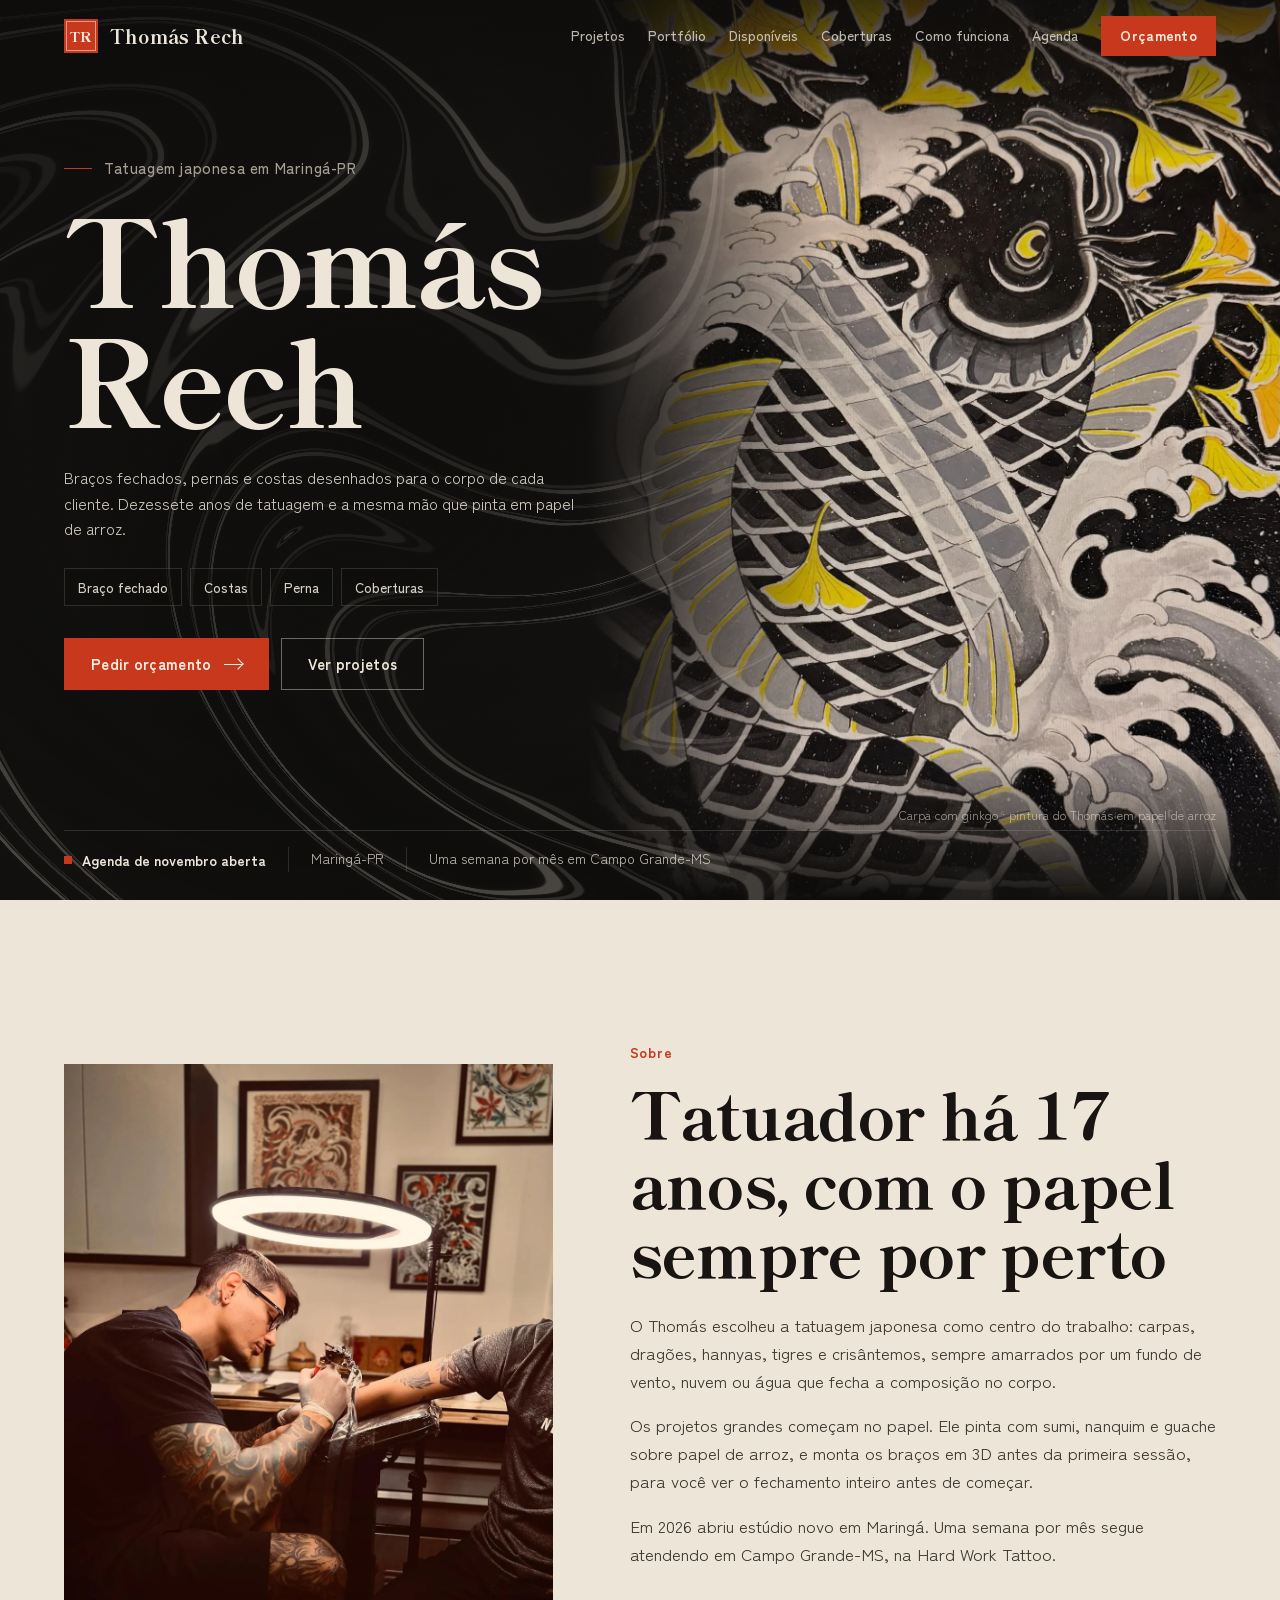
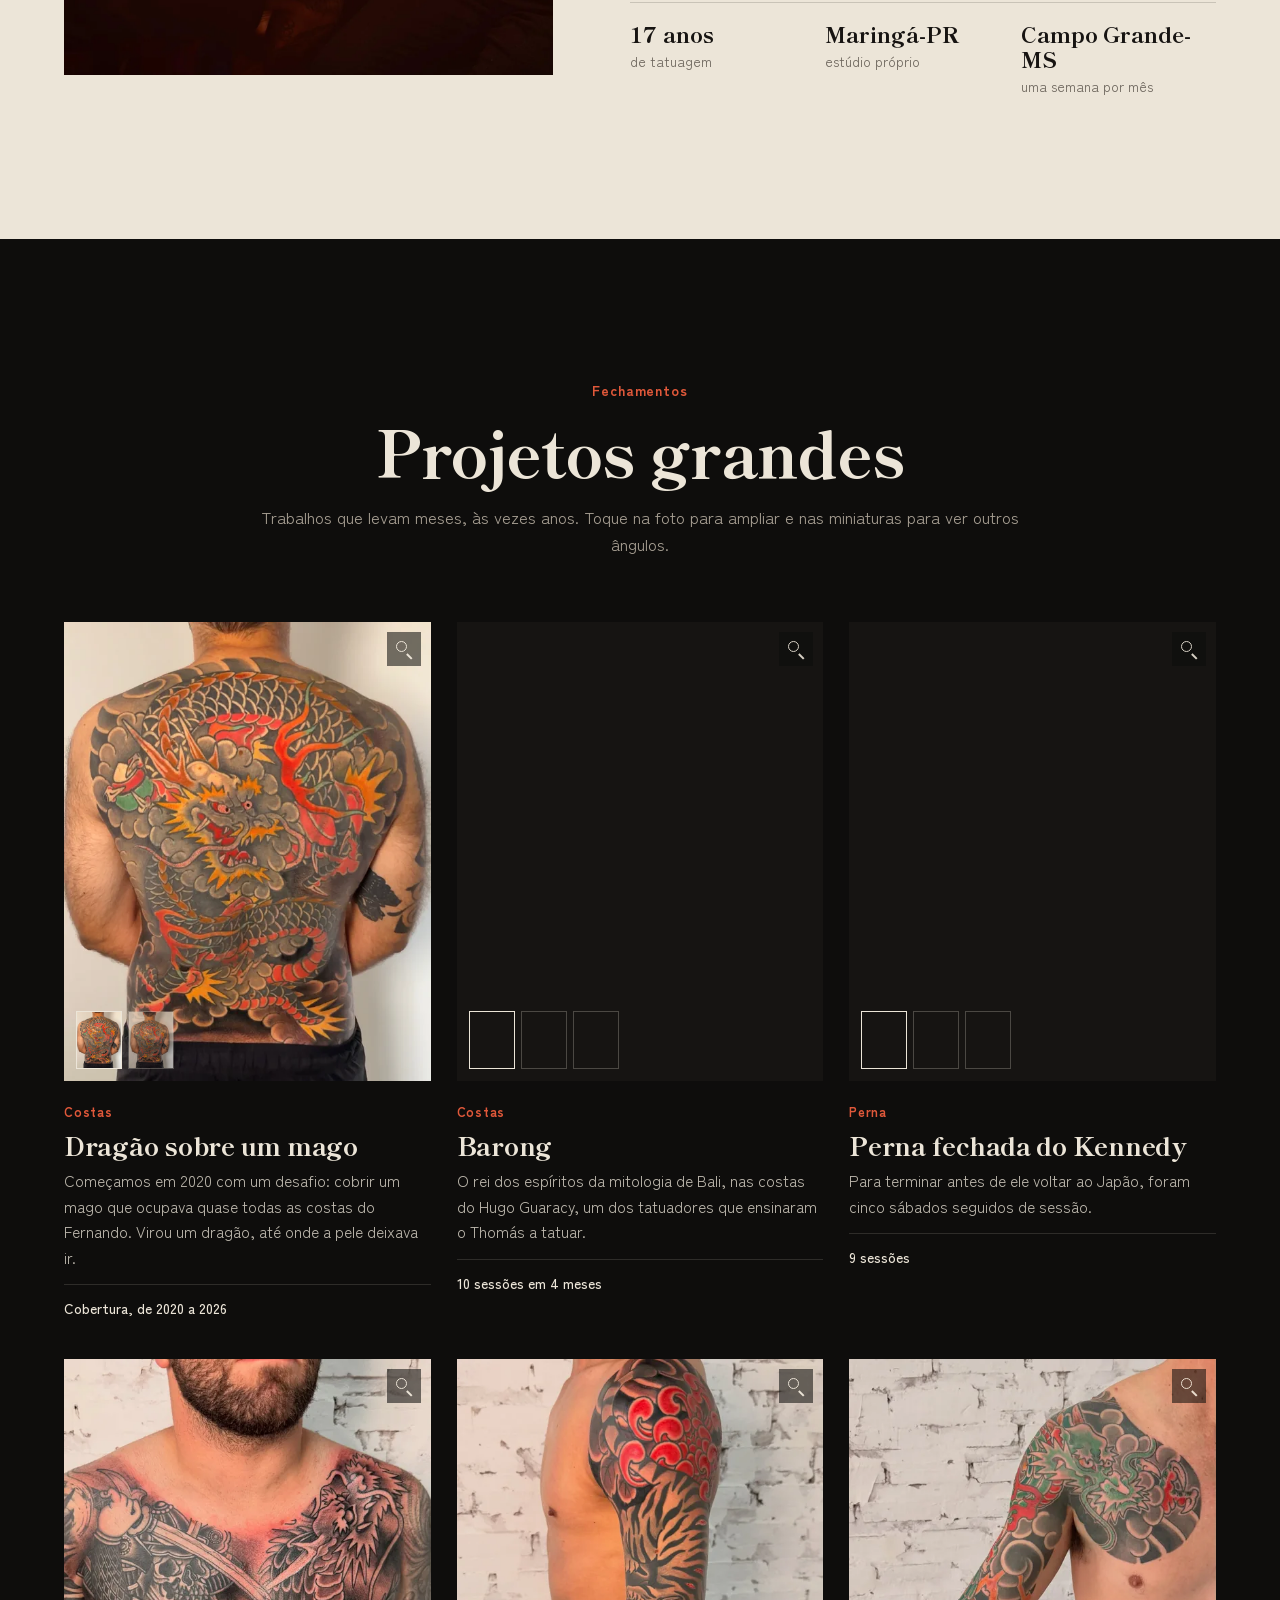
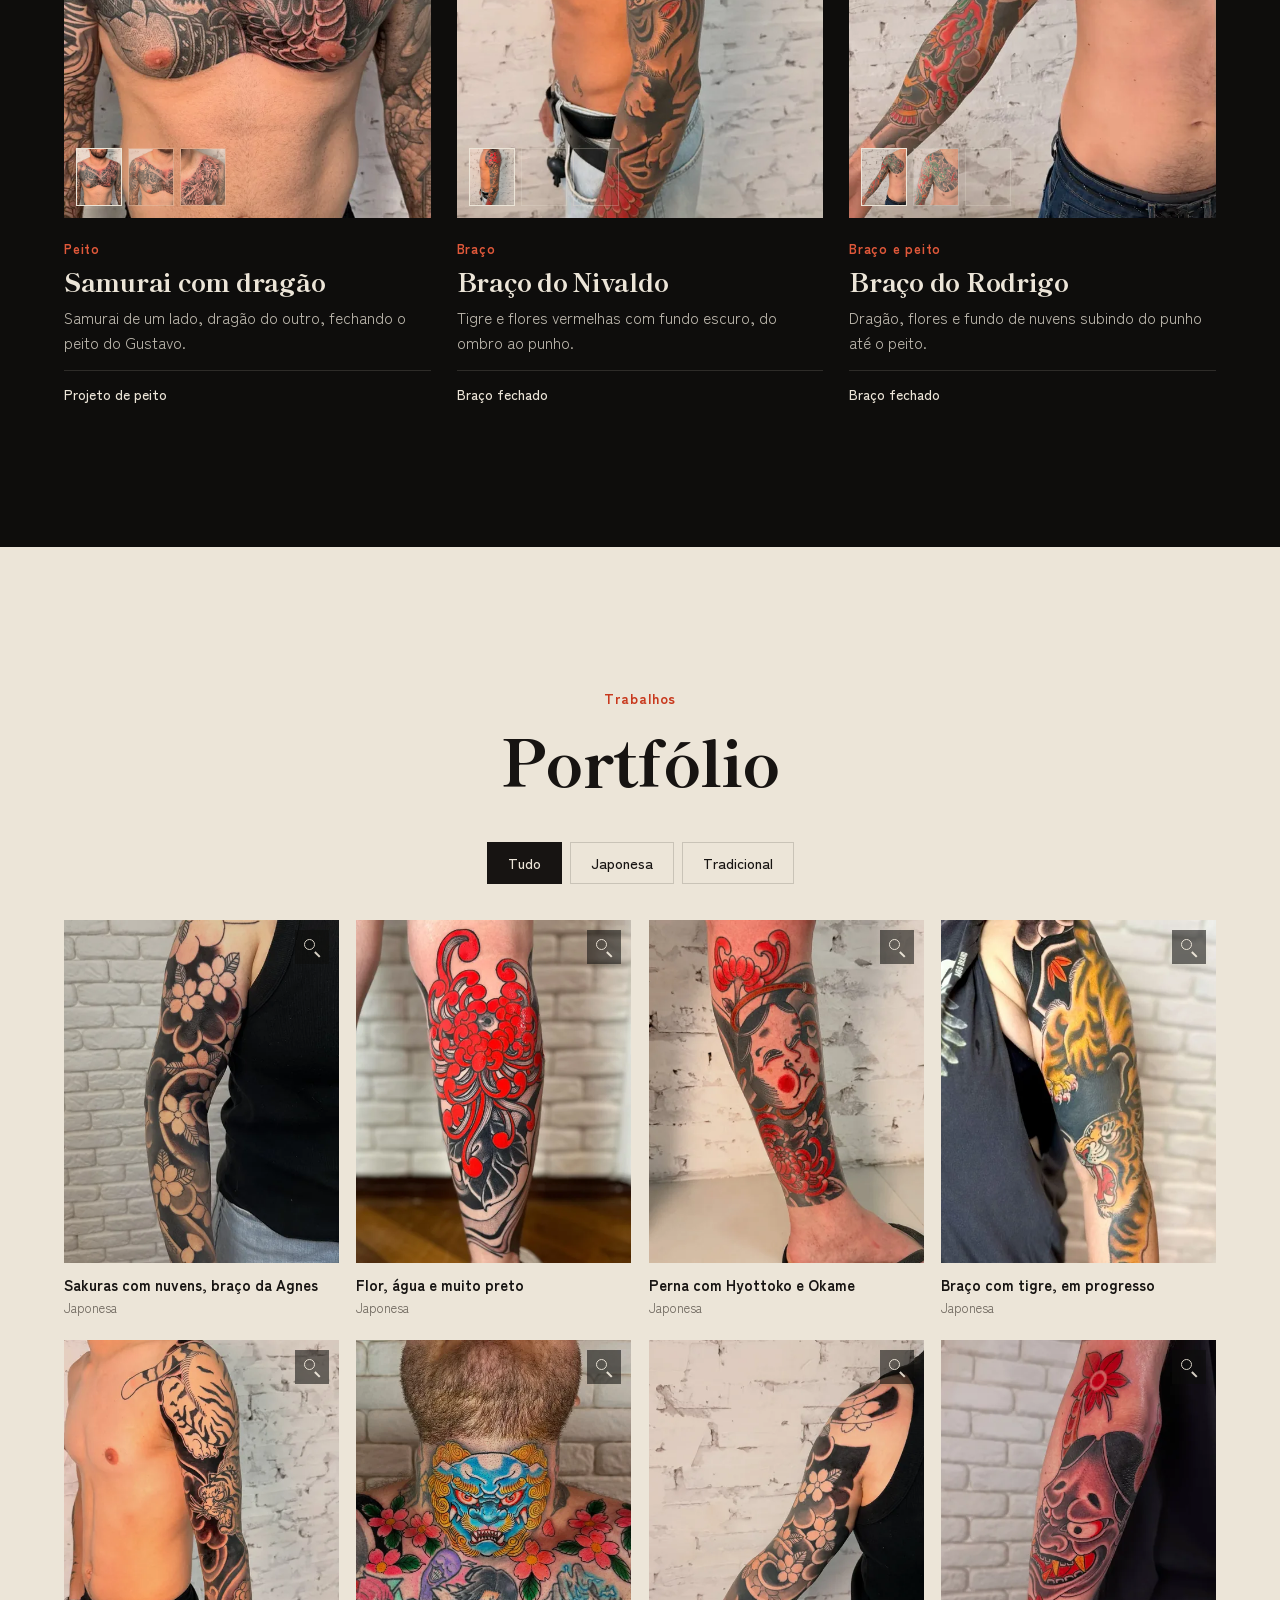
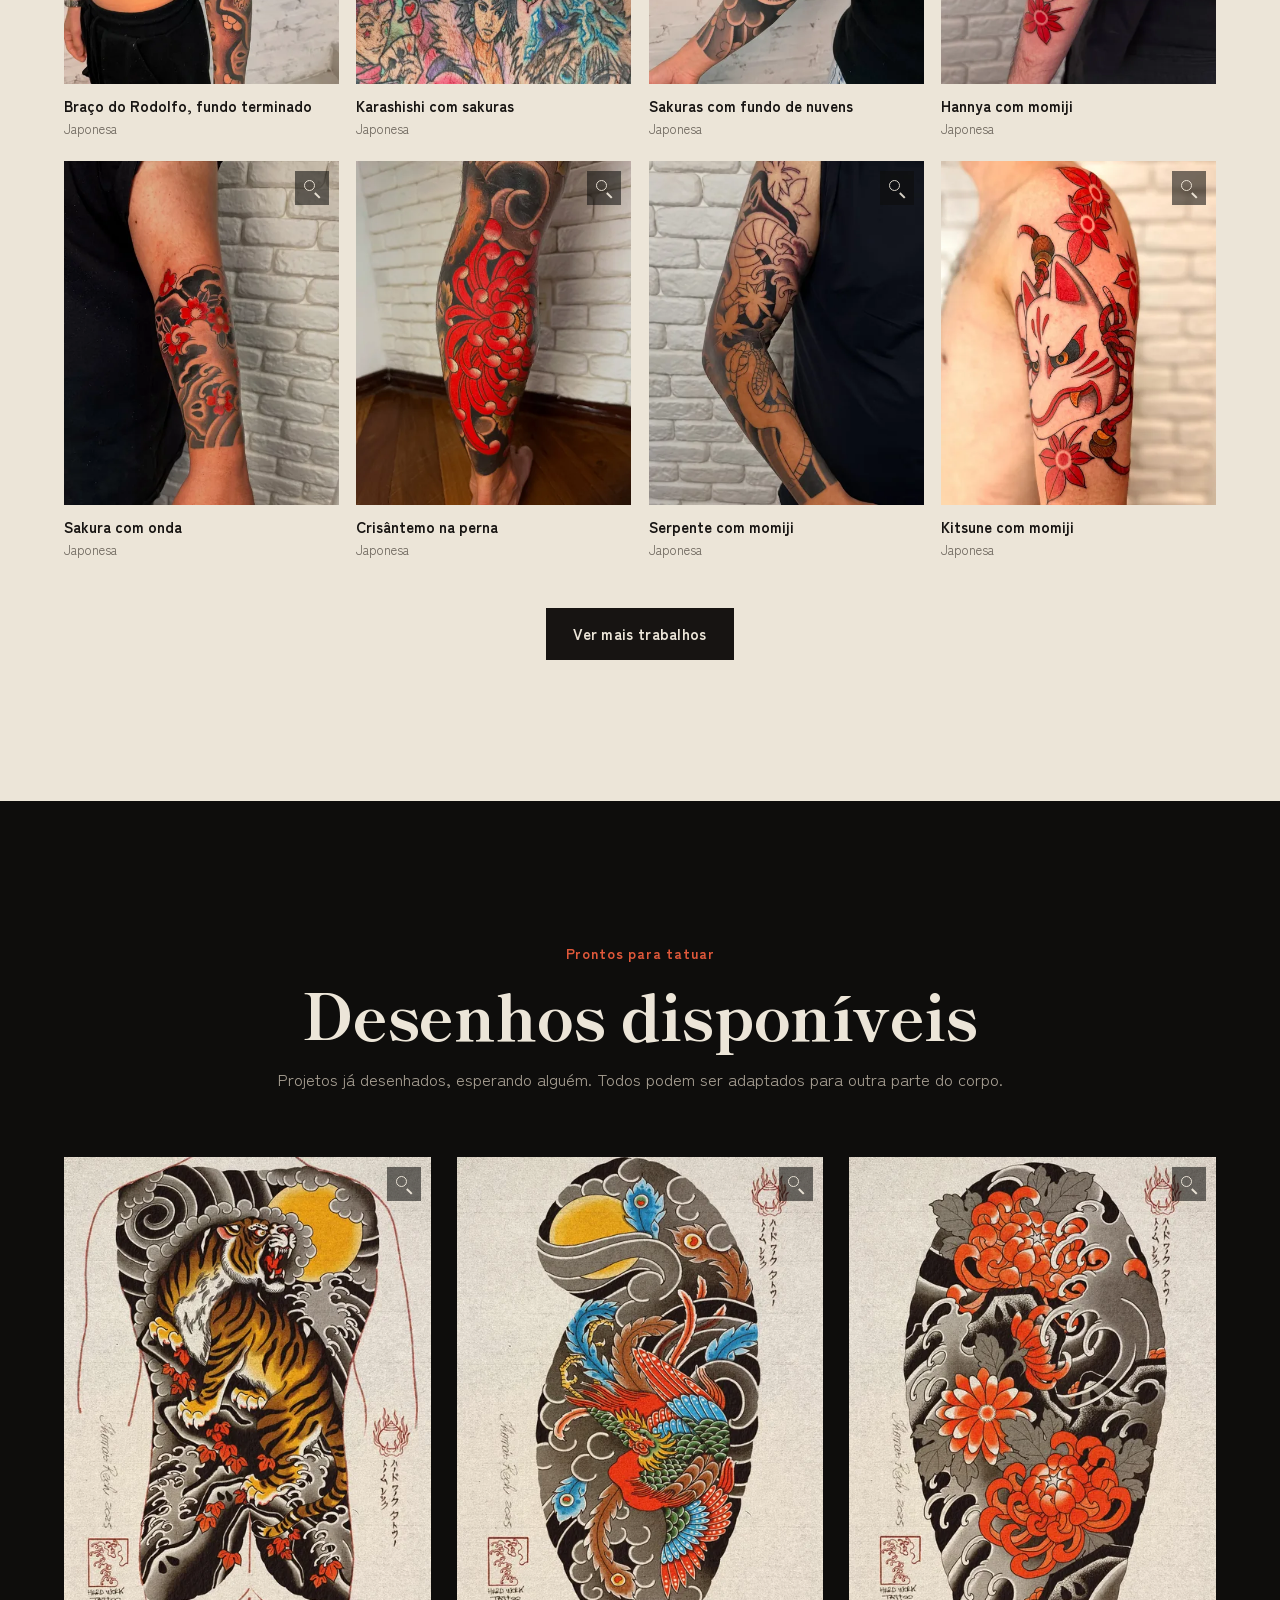
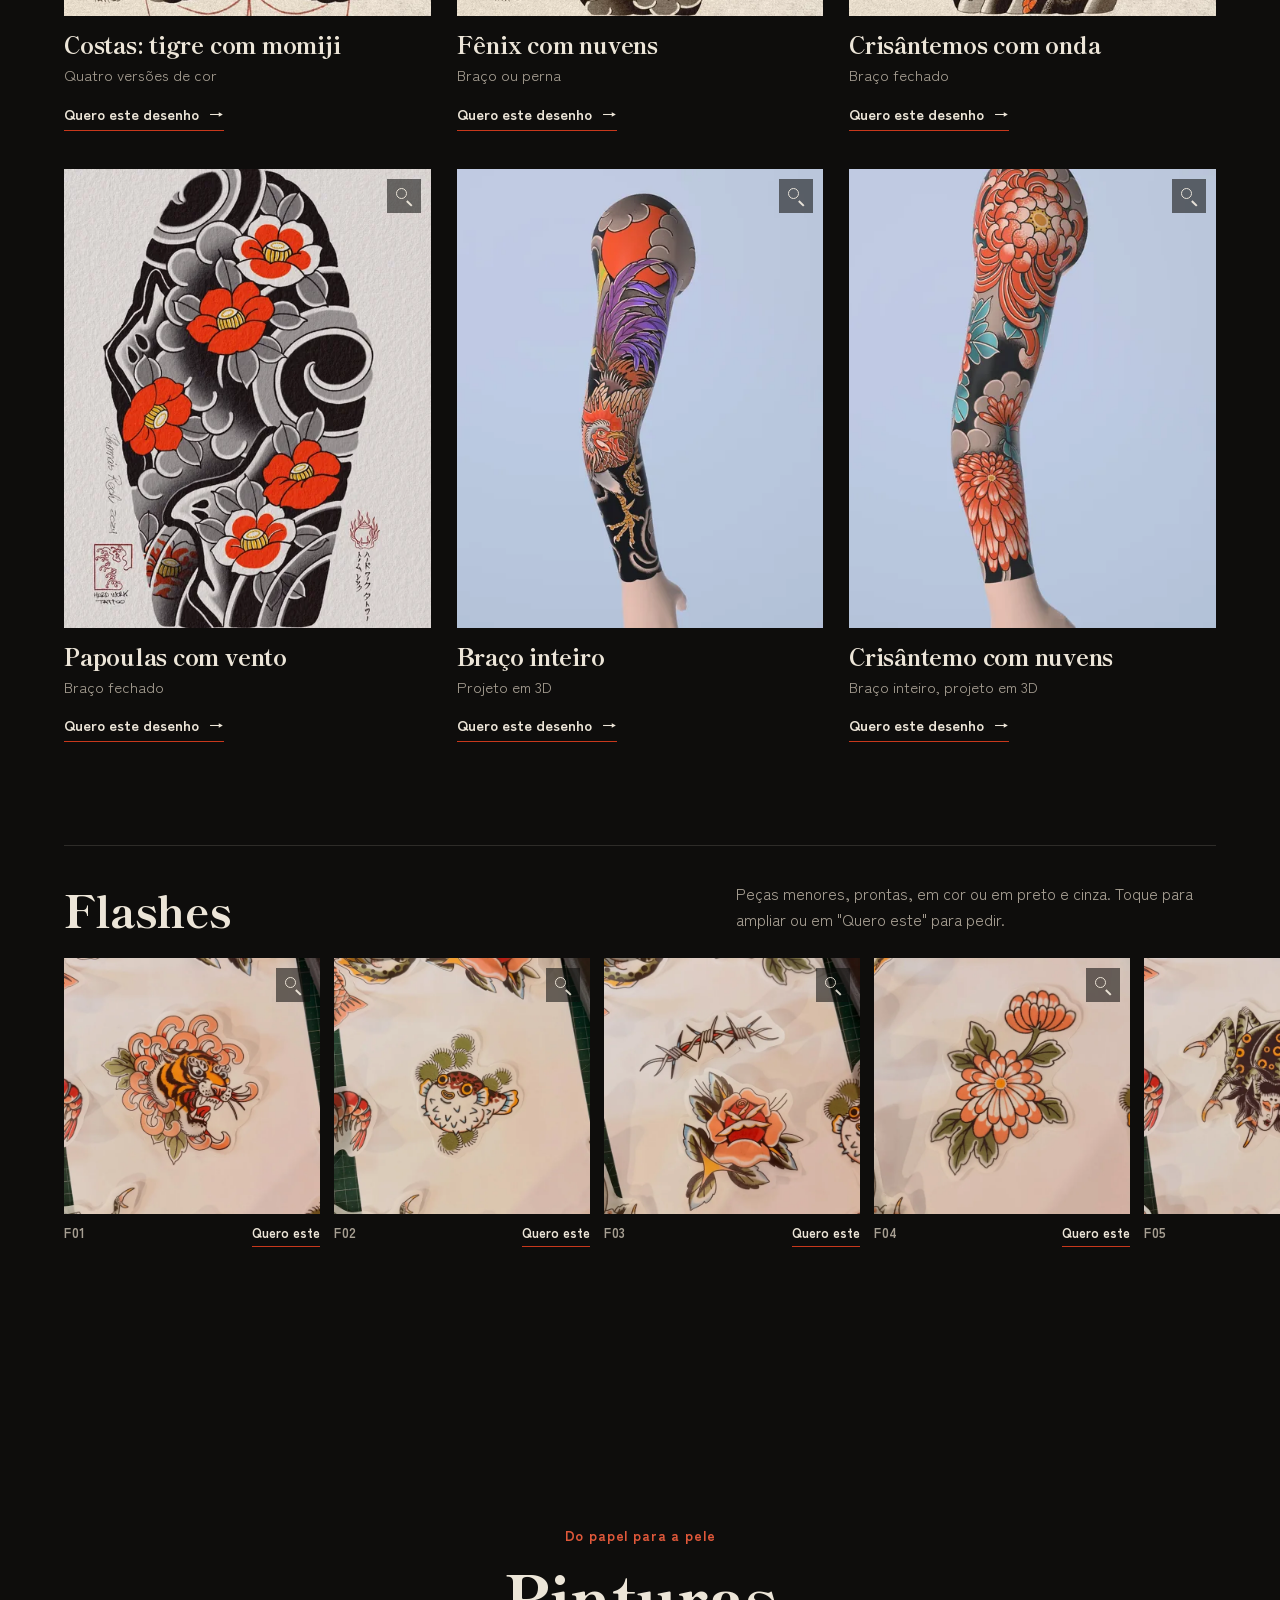
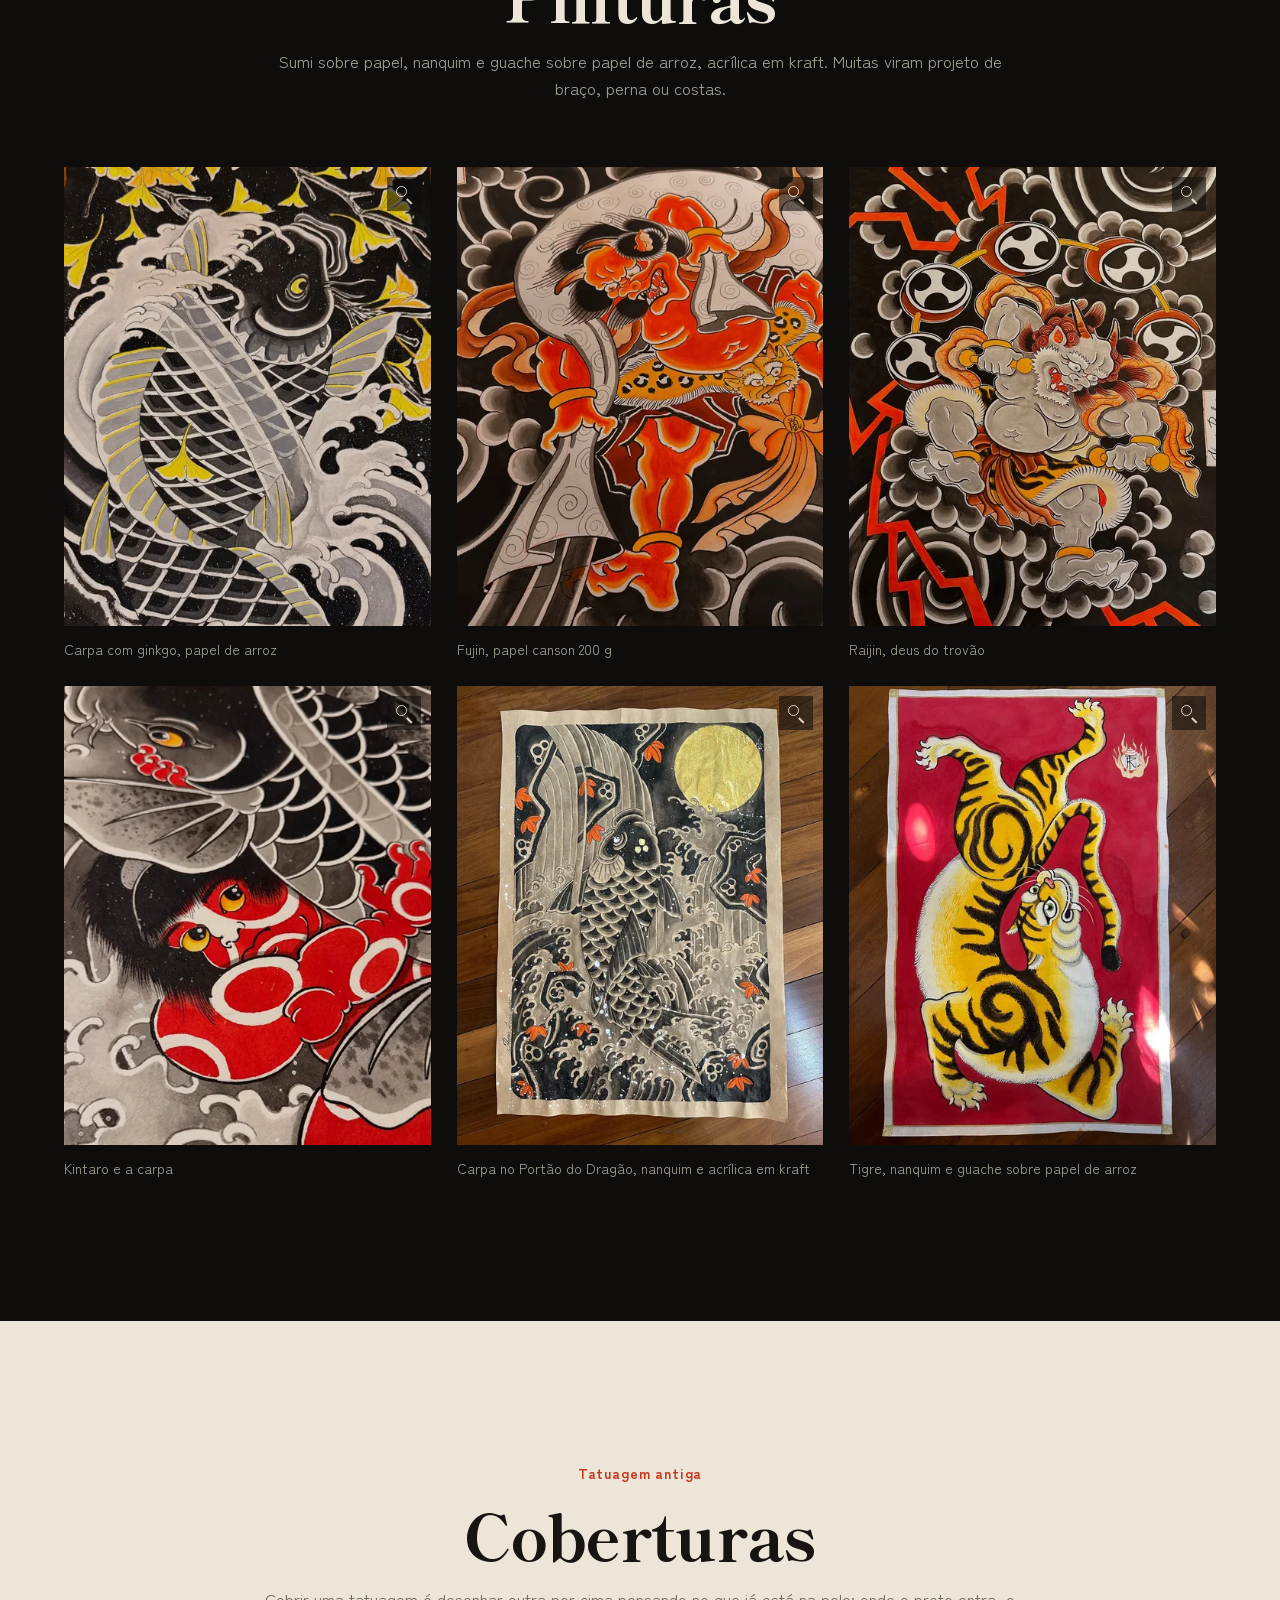
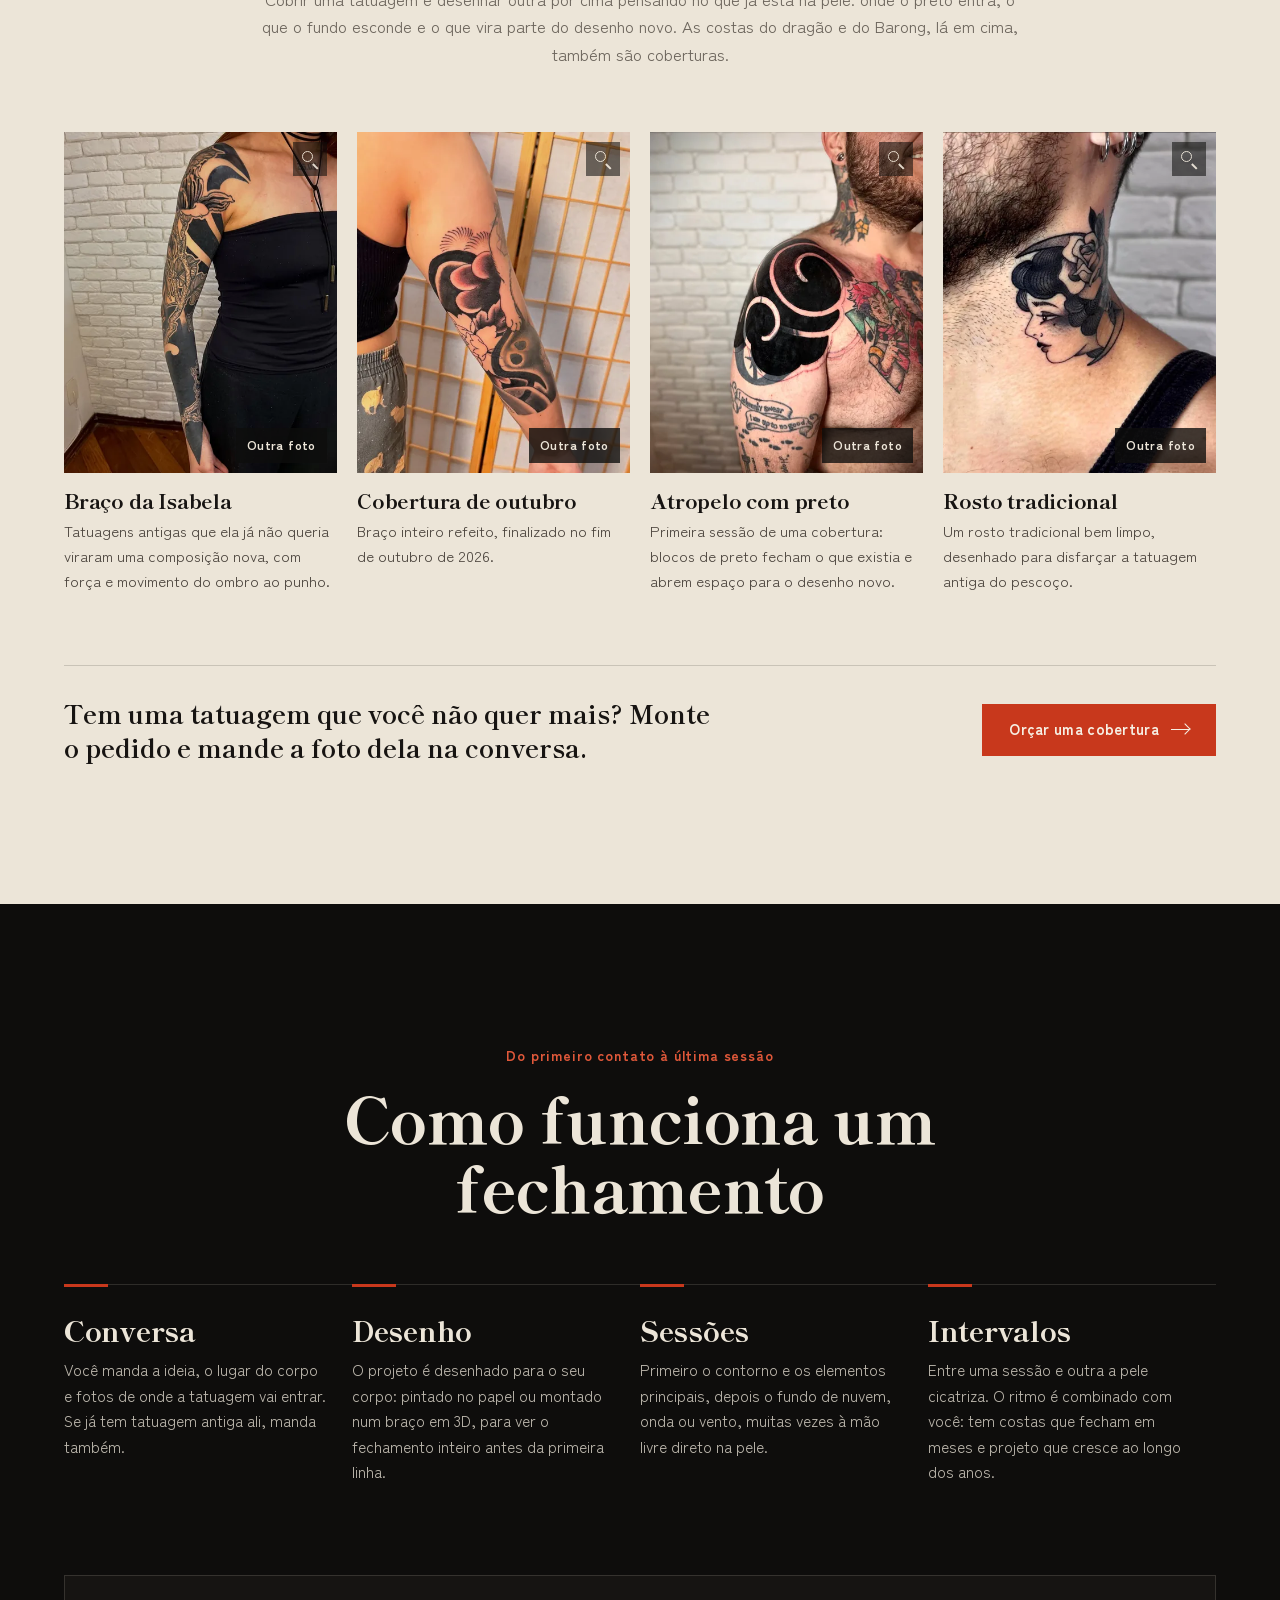
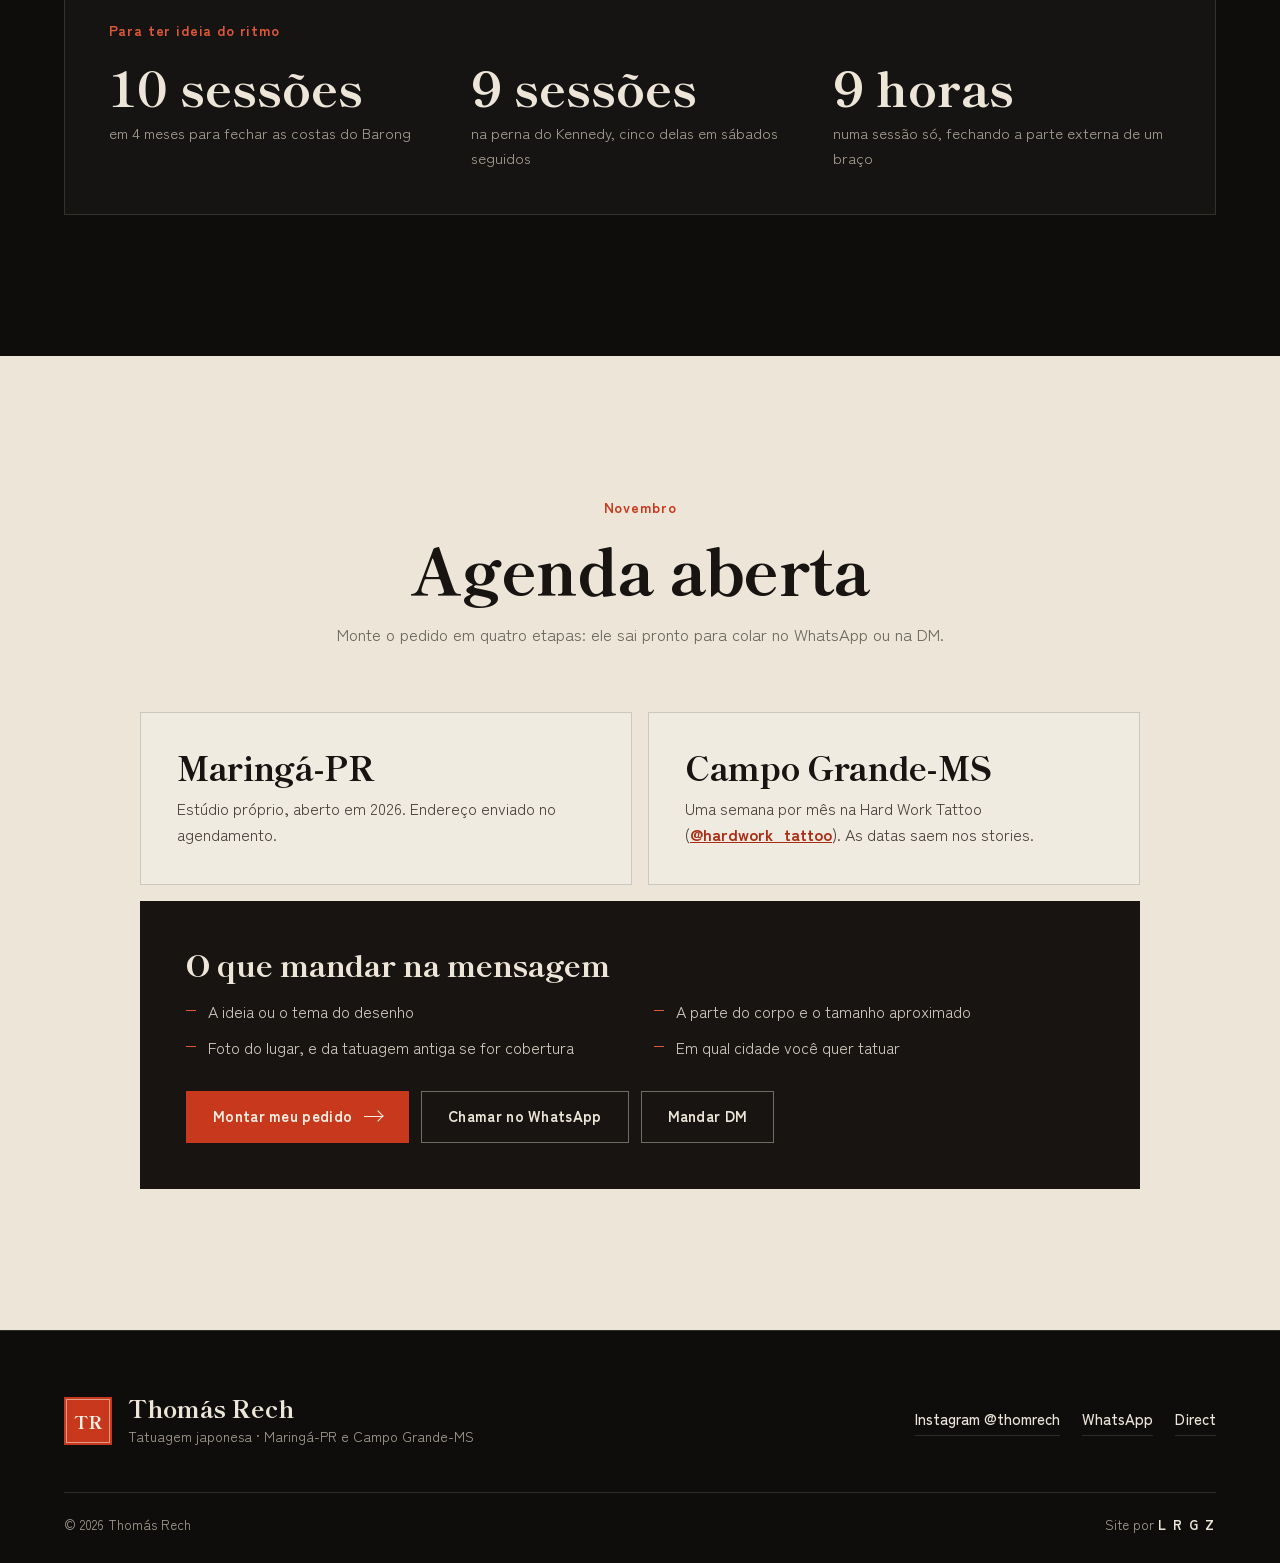
==== commit c00bf887: "Celular: blocos de 4 imagens em grade 2x2 no lugar dos carrosséis; portfólio volta à grade Co-Author" ====
--- a/index.html
+++ b/index.html
@@ -18,7 +18,7 @@
 <link href="https://fonts.googleapis.com/css2?family=Shippori+Mincho+B1:wght@500;700;800&family=Zen+Kaku+Gothic+New:wght@400;500;700&display=swap" rel="stylesheet">
 <link rel="preload" as="image" href="assets/img/hero-carpa.webp" media="(min-width: 701px)">
 <link rel="preload" as="image" href="assets/img/hero-carpa-p.webp" media="(max-width: 700px)">
-<link rel="stylesheet" href="assets/css/site.css?v=2">
+<link rel="stylesheet" href="assets/css/site.css?v=3">
 </head>
 <body>
 
@@ -87,7 +87,7 @@
     <h2>Projetos grandes</h2>
     <p class="lead">Trabalhos que levam meses, às vezes anos. Toque na foto para ampliar e nas miniaturas para ver outros ângulos.</p>
   </div>
-  <div class="proj-grade carrossel" aria-label="Projetos grandes">
+  <div class="proj-grade mob4" aria-label="Projetos grandes">
       <article class="proj entra" data-leg="Dragão sobre um mago" data-det="Costas · Cobertura, de 2020 a 2026. Começamos em 2020 com um desafio: cobrir um mago que ocupava quase todas as costas do Fernando. Virou um dragão, até onde a pele deixava ir.">
         <div class="proj-quadro"><img src="assets/img/projetos/dragao-1-p.webp" srcset="assets/img/projetos/dragao-1-p.webp 540w, assets/img/projetos/dragao-1.webp 1080w" sizes="(max-width: 700px) 80vw, (max-width: 1100px) 50vw, 33vw" alt="Dragão sobre um mago: Começamos em 2020 com um desafio: cobrir um mago que ocupava quase todas as costas do Fernando. Virou um dragão, até onde a pele deixava ir." width="540" height="675" loading="lazy" decoding="async" draggable="false" class="proj-foto"><span class="lupa" aria-hidden="true"></span><div class="proj-minis"><button class="proj-mini ativo" data-g="assets/img/full/proj-dragao-1.webp" data-p="assets/img/projetos/dragao-1-p.webp" data-m="assets/img/projetos/dragao-1.webp" aria-label="Foto 1 de 2"><img src="assets/img/projetos/dragao-1-p.webp" alt="" width="540" height="675" loading="lazy" decoding="async" draggable="false"></button><button class="proj-mini" data-g="assets/img/full/proj-dragao-2.webp" data-p="assets/img/projetos/dragao-2-p.webp" data-m="assets/img/projetos/dragao-2.webp" aria-label="Foto 2 de 2"><img src="assets/img/projetos/dragao-2-p.webp" alt="" width="540" height="675" loading="lazy" decoding="async" draggable="false"></button></div></div>
         <p class="proj-tag">Costas</p><h3>Dragão sobre um mago</h3><p>Começamos em 2020 com um desafio: cobrir um mago que ocupava quase todas as costas do Fernando. Virou um dragão, até onde a pele deixava ir.</p><p class="proj-meta">Cobertura, de 2020 a 2026</p>
@@ -125,7 +125,7 @@
     <button class="filtro" data-f="japonesa" aria-pressed="false">Japonesa</button>
     <button class="filtro" data-f="tradicional" aria-pressed="false">Tradicional</button>
   </div>
-  <ul class="obras carrossel" id="obras" aria-label="Portfólio">
+  <ul class="obras" id="obras" aria-label="Portfólio">
       <li class="obra" data-cat="japonesa"><button class="obra-btn amplia" data-g="assets/img/full/obras-01.webp" data-leg="Sakuras com nuvens, braço da Agnes" data-det="Tatuagem japonesa do Thomás Rech" aria-label="Ampliar: Sakuras com nuvens, braço da Agnes">
         <span class="obra-img"><img src="assets/img/obras/01-p.webp" srcset="assets/img/obras/01-p.webp 480w, assets/img/obras/01.webp 960w" sizes="(max-width: 700px) 72vw, (max-width: 1100px) 33vw, 25vw" alt="Sakuras com nuvens, braço da Agnes" width="480" height="600" loading="lazy" decoding="async" draggable="false"><span class="lupa" aria-hidden="true"></span></span>
         <span class="obra-leg"><b>Sakuras com nuvens, braço da Agnes</b><small>Japonesa</small></span></button></li>
@@ -214,7 +214,7 @@
     <h2>Desenhos disponíveis</h2>
     <p class="lead">Projetos já desenhados, esperando alguém. Todos podem ser adaptados para outra parte do corpo.</p>
   </div>
-  <div class="dsp-grade carrossel" aria-label="Desenhos disponíveis">
+  <div class="dsp-grade mob4" aria-label="Desenhos disponíveis">
       <article class="dsp entra">
         <button class="dsp-quadro amplia" data-g="assets/img/full/disp-01.webp" data-leg="Costas: tigre com momiji" data-det="Desenho disponível · Quatro versões de cor. Pode ser adaptado para outra parte do corpo." aria-label="Ampliar: Costas: tigre com momiji"><img src="assets/img/disp/01-p.webp" srcset="assets/img/disp/01-p.webp 480w, assets/img/disp/01.webp 960w" sizes="(max-width: 700px) 72vw, (max-width: 1100px) 50vw, 33vw" alt="Desenho disponível: Costas: tigre com momiji" width="480" height="600" loading="lazy" decoding="async" draggable="false"><span class="lupa" aria-hidden="true"></span></button>
         <div class="dsp-txt"><h3>Costas: tigre com momiji</h3><p>Quatro versões de cor</p><a class="dsp-link" href="agendar.html?disp=01">Quero este desenho</a></div>
@@ -245,7 +245,7 @@
     <p>Peças menores, prontas, em cor ou em preto e cinza. Toque para ampliar ou em "Quero este" para pedir.</p>
   </div>
   <div class="flash-trilho-wrap">
-    <ul class="flash-trilho carrossel" id="flash" aria-label="Flashes">
+    <ul class="flash-trilho mob4" id="flash" aria-label="Flashes">
         <li><button class="flash-btn amplia" data-g="assets/img/full/flash-01.webp" data-leg="F01 · Tigre com crisântemo" data-det="Flash pronto para tatuar, em cor ou em preto e cinza." aria-label="Ampliar flash F01"><img src="assets/img/flash/01.webp" alt="Flash disponível F01: Tigre com crisântemo" width="640" height="640" loading="lazy" decoding="async" draggable="false"><span class="lupa" aria-hidden="true"></span></button><p><span>F01</span><a href="agendar.html?flash=F01">Quero este</a></p></li>
         <li><button class="flash-btn amplia" data-g="assets/img/full/flash-02.webp" data-leg="F02 · Baiacu" data-det="Flash pronto para tatuar, em cor ou em preto e cinza." aria-label="Ampliar flash F02"><img src="assets/img/flash/02.webp" alt="Flash disponível F02: Baiacu" width="640" height="640" loading="lazy" decoding="async" draggable="false"><span class="lupa" aria-hidden="true"></span></button><p><span>F02</span><a href="agendar.html?flash=F02">Quero este</a></p></li>
         <li><button class="flash-btn amplia" data-g="assets/img/full/flash-03.webp" data-leg="F03 · Rosa com arame" data-det="Flash pronto para tatuar, em cor ou em preto e cinza." aria-label="Ampliar flash F03"><img src="assets/img/flash/03.webp" alt="Flash disponível F03: Rosa com arame" width="640" height="640" loading="lazy" decoding="async" draggable="false"><span class="lupa" aria-hidden="true"></span></button><p><span>F03</span><a href="agendar.html?flash=F03">Quero este</a></p></li>
@@ -270,7 +270,7 @@
     <h2>Pinturas</h2>
     <p class="lead">Sumi sobre papel, nanquim e guache sobre papel de arroz, acrílica em kraft. Muitas viram projeto de braço, perna ou costas.</p>
   </div>
-  <ul class="pint-grade carrossel entra" aria-label="Pinturas">
+  <ul class="pint-grade mob4 entra" aria-label="Pinturas">
       <li><button class="pint-btn amplia" data-g="assets/img/full/pint-01.webp" data-leg="Carpa com ginkgo, papel de arroz" data-det="Pintura do Thomás em papel." aria-label="Ampliar: Carpa com ginkgo, papel de arroz"><img src="assets/img/pinturas/01-p.webp" srcset="assets/img/pinturas/01-p.webp 480w, assets/img/pinturas/01.webp 960w" sizes="(max-width: 700px) 72vw, 33vw" alt="Pintura do Thomás: Carpa com ginkgo, papel de arroz" width="480" height="600" loading="lazy" decoding="async" draggable="false"><span class="lupa" aria-hidden="true"></span></button><p>Carpa com ginkgo, papel de arroz</p></li>
       <li><button class="pint-btn amplia" data-g="assets/img/full/pint-02.webp" data-leg="Fujin, papel canson 200 g" data-det="Pintura do Thomás em papel." aria-label="Ampliar: Fujin, papel canson 200 g"><img src="assets/img/pinturas/02-p.webp" srcset="assets/img/pinturas/02-p.webp 480w, assets/img/pinturas/02.webp 960w" sizes="(max-width: 700px) 72vw, 33vw" alt="Pintura do Thomás: Fujin, papel canson 200 g" width="480" height="600" loading="lazy" decoding="async" draggable="false"><span class="lupa" aria-hidden="true"></span></button><p>Fujin, papel canson 200 g</p></li>
       <li><button class="pint-btn amplia" data-g="assets/img/full/pint-03.webp" data-leg="Raijin, deus do trovão" data-det="Pintura do Thomás em papel." aria-label="Ampliar: Raijin, deus do trovão"><img src="assets/img/pinturas/03-p.webp" srcset="assets/img/pinturas/03-p.webp 480w, assets/img/pinturas/03.webp 960w" sizes="(max-width: 700px) 72vw, 33vw" alt="Pintura do Thomás: Raijin, deus do trovão" width="480" height="600" loading="lazy" decoding="async" draggable="false"><span class="lupa" aria-hidden="true"></span></button><p>Raijin, deus do trovão</p></li>
@@ -286,7 +286,7 @@
     <h2>Coberturas</h2>
     <p class="lead">Cobrir uma tatuagem é desenhar outra por cima pensando no que já está na pele: onde o preto entra, o que o fundo esconde e o que vira parte do desenho novo. As costas do dragão e do Barong, lá em cima, também são coberturas.</p>
   </div>
-  <div class="cob-grade carrossel" aria-label="Coberturas">
+  <div class="cob-grade mob4" aria-label="Coberturas">
       <article class="cob entra">
         <div class="cob-quadro">
           <button class="cob-abre amplia" data-g="assets/img/full/cob-1.webp" data-g2="assets/img/full/cob-1b.webp" data-leg="Braço da Isabela" data-det="Tatuagens antigas que ela já não queria viraram uma composição nova, com força e movimento do ombro ao punho." aria-label="Ampliar: Braço da Isabela">
@@ -416,6 +416,6 @@
 </div>
 
 <script src="assets/js/sumi.js?v=1"></script>
-<script src="assets/js/site.js?v=2"></script>
+<script src="assets/js/site.js?v=3"></script>
 </body>
 </html>
--- a/assets/css/site.css
+++ b/assets/css/site.css
@@ -343,29 +343,31 @@
 }
 @media (max-width: 380px) { .hero-chapeu { font-size: 13px; gap: 8px; white-space: nowrap; } .hero-chapeu::before { width: 18px; } }
 
-/* celular: blocos com 4 imagens ou mais viram carrossel lateral */
-.car-nav { display: none; }
+/* celular: blocos com mais de 4 imagens mostram 4 em grade 2x2 ("Ver todos" abre o resto) */
+.mob4-mais { display: none; }
 @media (max-width: 700px) {
-  .carrossel { display: grid; grid-template-columns: none; grid-auto-flow: column; grid-auto-columns: 78%; gap: 12px; align-items: start;
-    margin-left: calc(var(--lado) * -1); margin-right: calc(var(--lado) * -1); padding: 0 var(--lado) 4px;
-    overflow-x: auto; overflow-y: hidden; scroll-snap-type: x mandatory; scroll-padding: 0 var(--lado); overscroll-behavior-x: contain; scrollbar-width: none; -webkit-overflow-scrolling: touch; }
-  .carrossel::-webkit-scrollbar { display: none; }
-  .carrossel > * { scroll-snap-align: start; min-width: 0; }
-  .carrossel > .entra { opacity: 1; transform: none; }
-  .obras.carrossel, .pint-grade.carrossel { grid-auto-columns: 64%; }
-  .flash-trilho.carrossel { margin: 0; grid-auto-columns: 46%; }
-  .proj-grade.carrossel { grid-auto-columns: 84%; }
-  .car-nav { display: flex; align-items: center; gap: 12px; margin-top: 18px; }
-  .car-seta { position: relative; flex: none; width: 44px; height: 44px; border: 1px solid rgba(128, 118, 106, .45); color: inherit; }
-  .car-seta::after { content: ''; position: absolute; top: 50%; left: 50%; width: 9px; height: 9px; border-top: 1.5px solid currentColor; border-right: 1.5px solid currentColor; }
-  .car-ant::after { transform: translate(-30%, -50%) rotate(-135deg); }
-  .car-prox::after { transform: translate(-70%, -50%) rotate(45deg); }
-  .car-barra { flex: 1; height: 2px; background: rgba(128, 118, 106, .3); overflow: hidden; }
-  .car-barra i { display: block; height: 100%; background: var(--shu); transform-origin: left; transform: scaleX(.08); }
-  .car-cont { flex: none; min-width: 3.6em; text-align: center; font-size: 13px; font-weight: 700; letter-spacing: .04em; font-variant-numeric: tabular-nums; }
+  .mob4 { grid-template-columns: repeat(2, minmax(0, 1fr)) !important; gap: 24px 12px; }
+  .mob4:not(.todos) > :nth-child(n+5) { display: none; }
+  .mob4-mais { display: flex; justify-content: center; margin-top: 28px; }
+  .mob4-mais .btn { min-height: 46px; padding: 0 22px; font-size: 14px; }
+  .flash-trilho-wrap { margin: 0; }
+  .flash-trilho.mob4 { grid-auto-flow: row; grid-auto-columns: auto; overflow: visible; padding: 0; scroll-snap-type: none; }
+  .proj-minis { display: none; }
+  .proj-tag { margin-top: 12px; font-size: 12px; }
+  .proj h3 { font-size: 19px; margin: 6px 0 6px; }
+  .proj p:not(.proj-tag):not(.proj-meta) { font-size: 14px; line-height: 1.5; }
+  .proj-meta { margin-top: 10px; padding-top: 8px; font-size: 13px; }
+  .dsp-txt { padding-top: 12px; }
+  .dsp-txt h3 { font-size: 18px; }
+  .dsp-txt p { font-size: 13.5px; }
+  .dsp-link { font-size: 13.5px; margin-top: 10px; gap: 6px; }
+  .cob h3 { font-size: 18px; margin: 12px 0 6px; }
+  .cob p { font-size: 14px; line-height: 1.5; }
+  .cob-troca { font-size: 11.5px; padding: 6px 8px; right: 6px; bottom: 6px; }
+  .flash-trilho p a { font-size: 12.5px; }
   .lb-palco { padding: 60px 0 0; }
+  .lb-nav { display: none; }
   .flash-cab { margin-top: 56px; padding-top: 28px; }
-  .lb-nav { display: none; }
   .lupa { width: 30px; height: 30px; top: 8px; right: 8px; }
   .lupa::before { left: 8px; top: 8px; width: 10px; height: 10px; }
   .lupa::after { left: 18px; top: 19px; width: 6px; }
